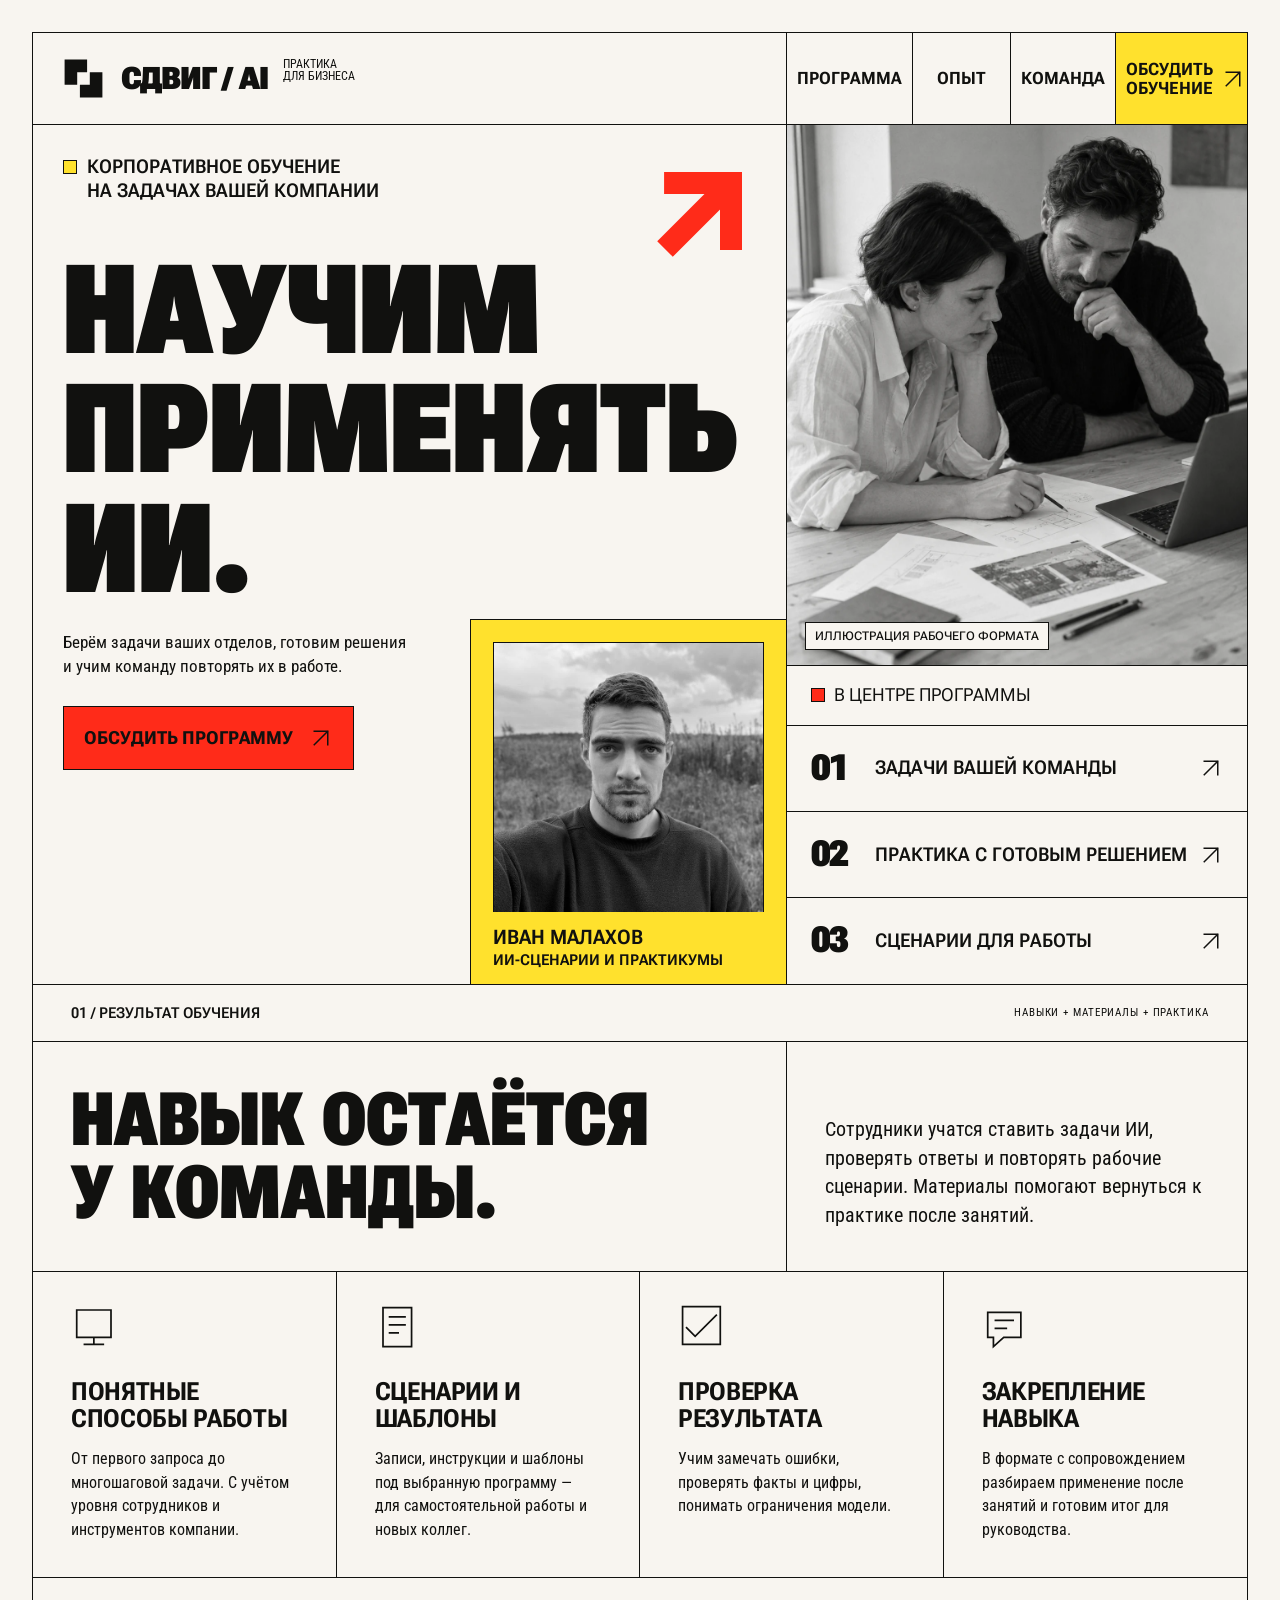
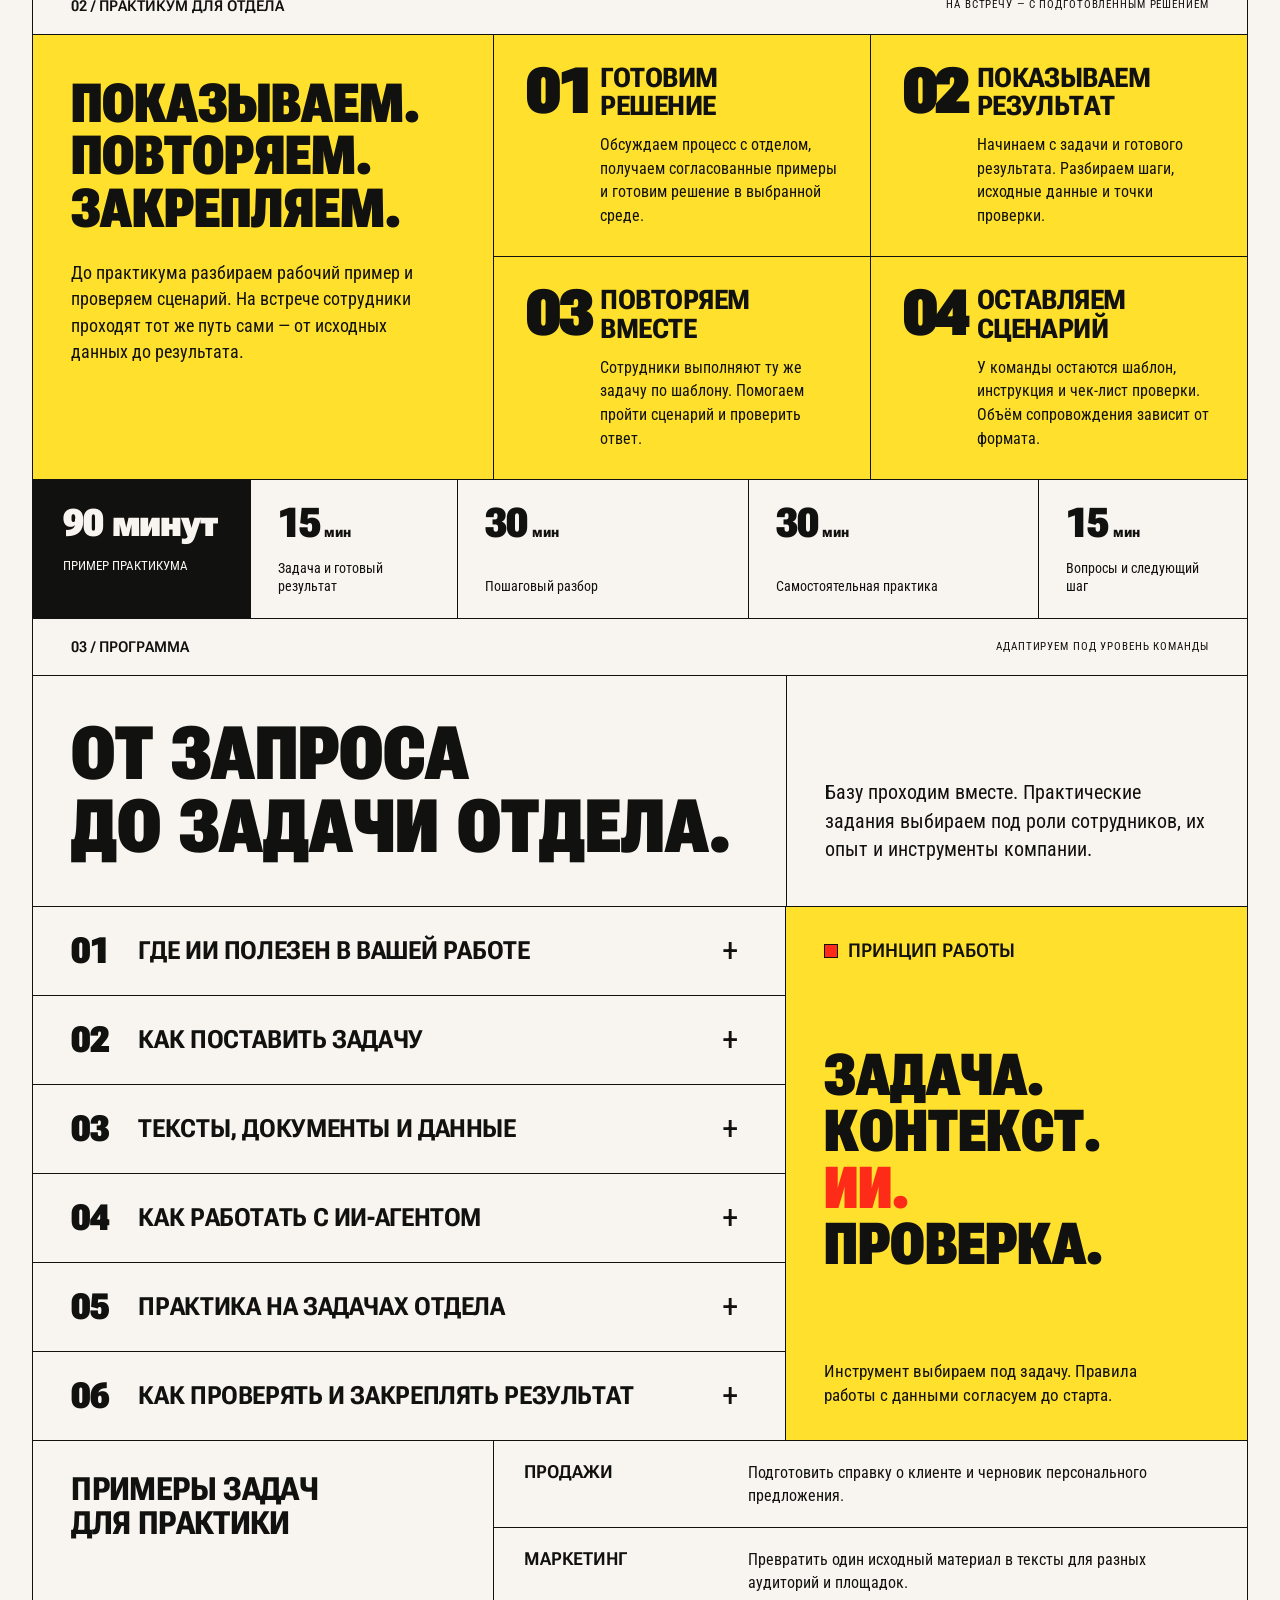
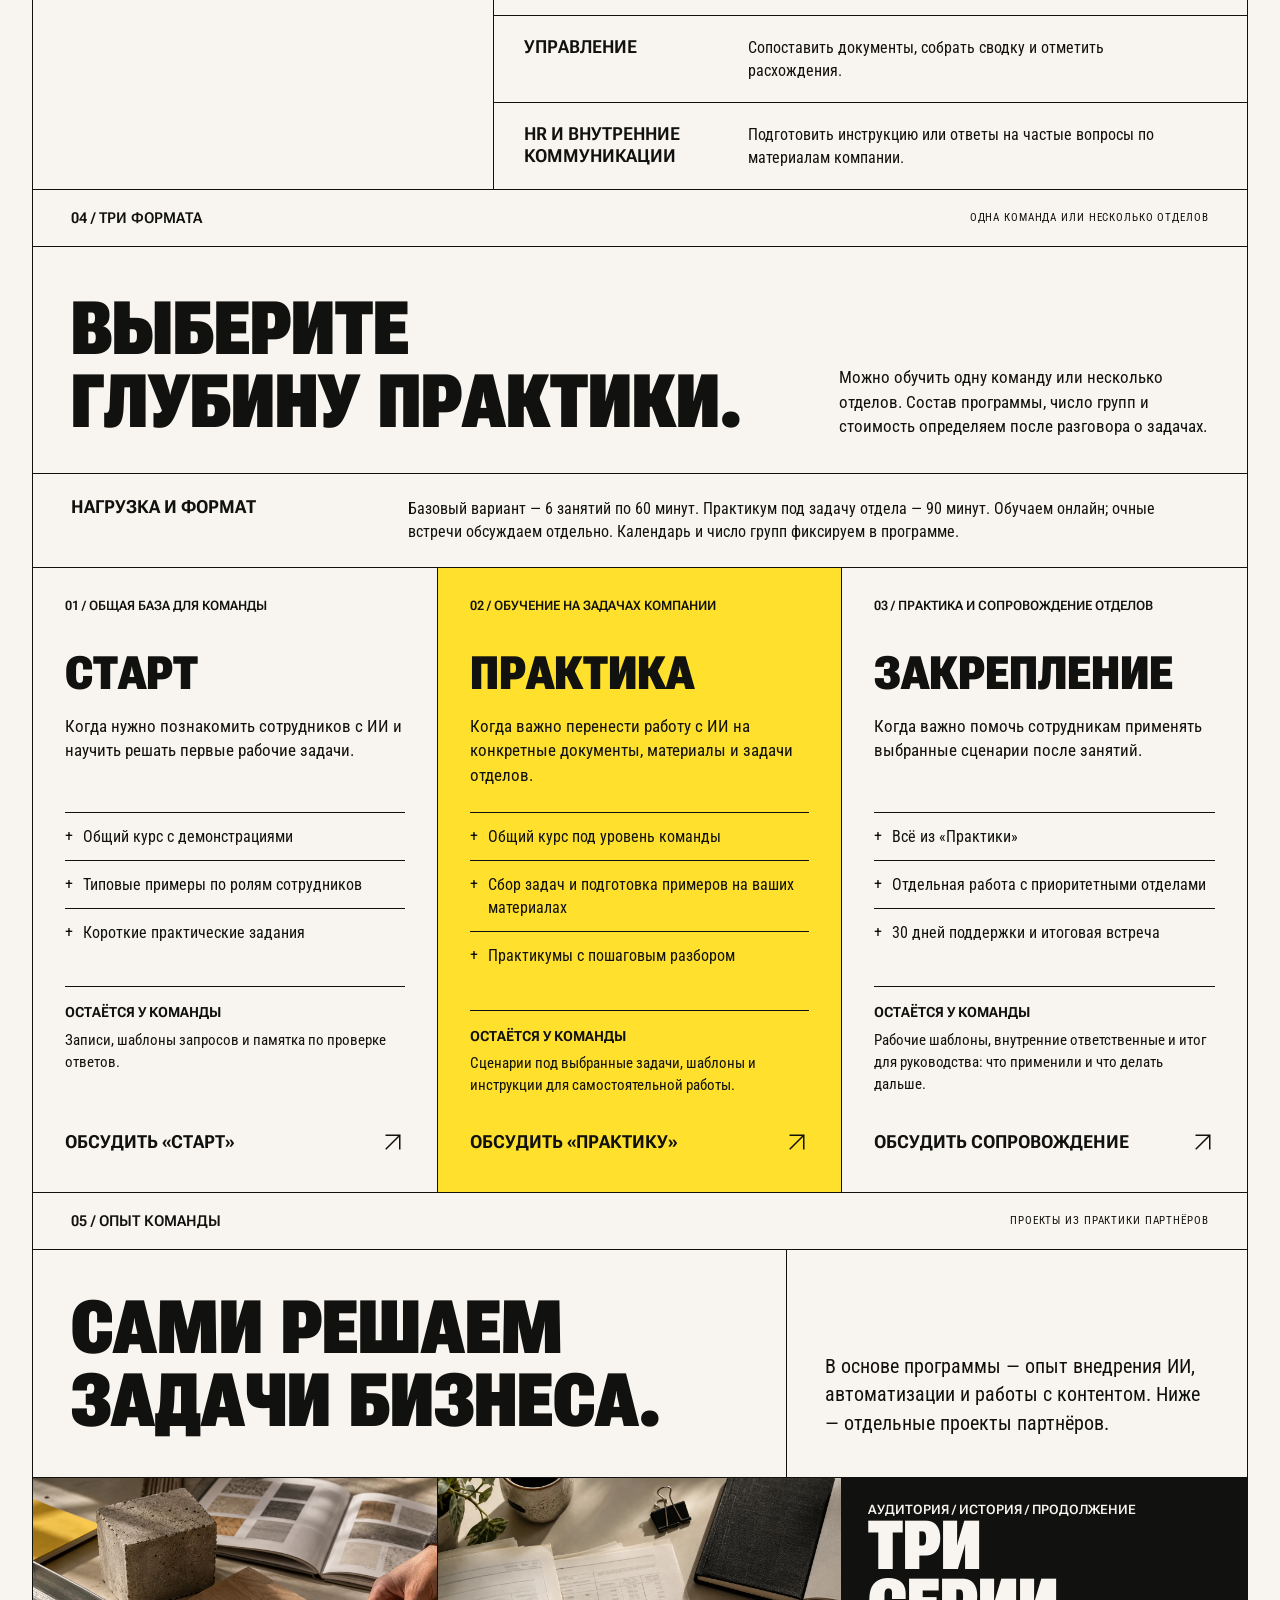
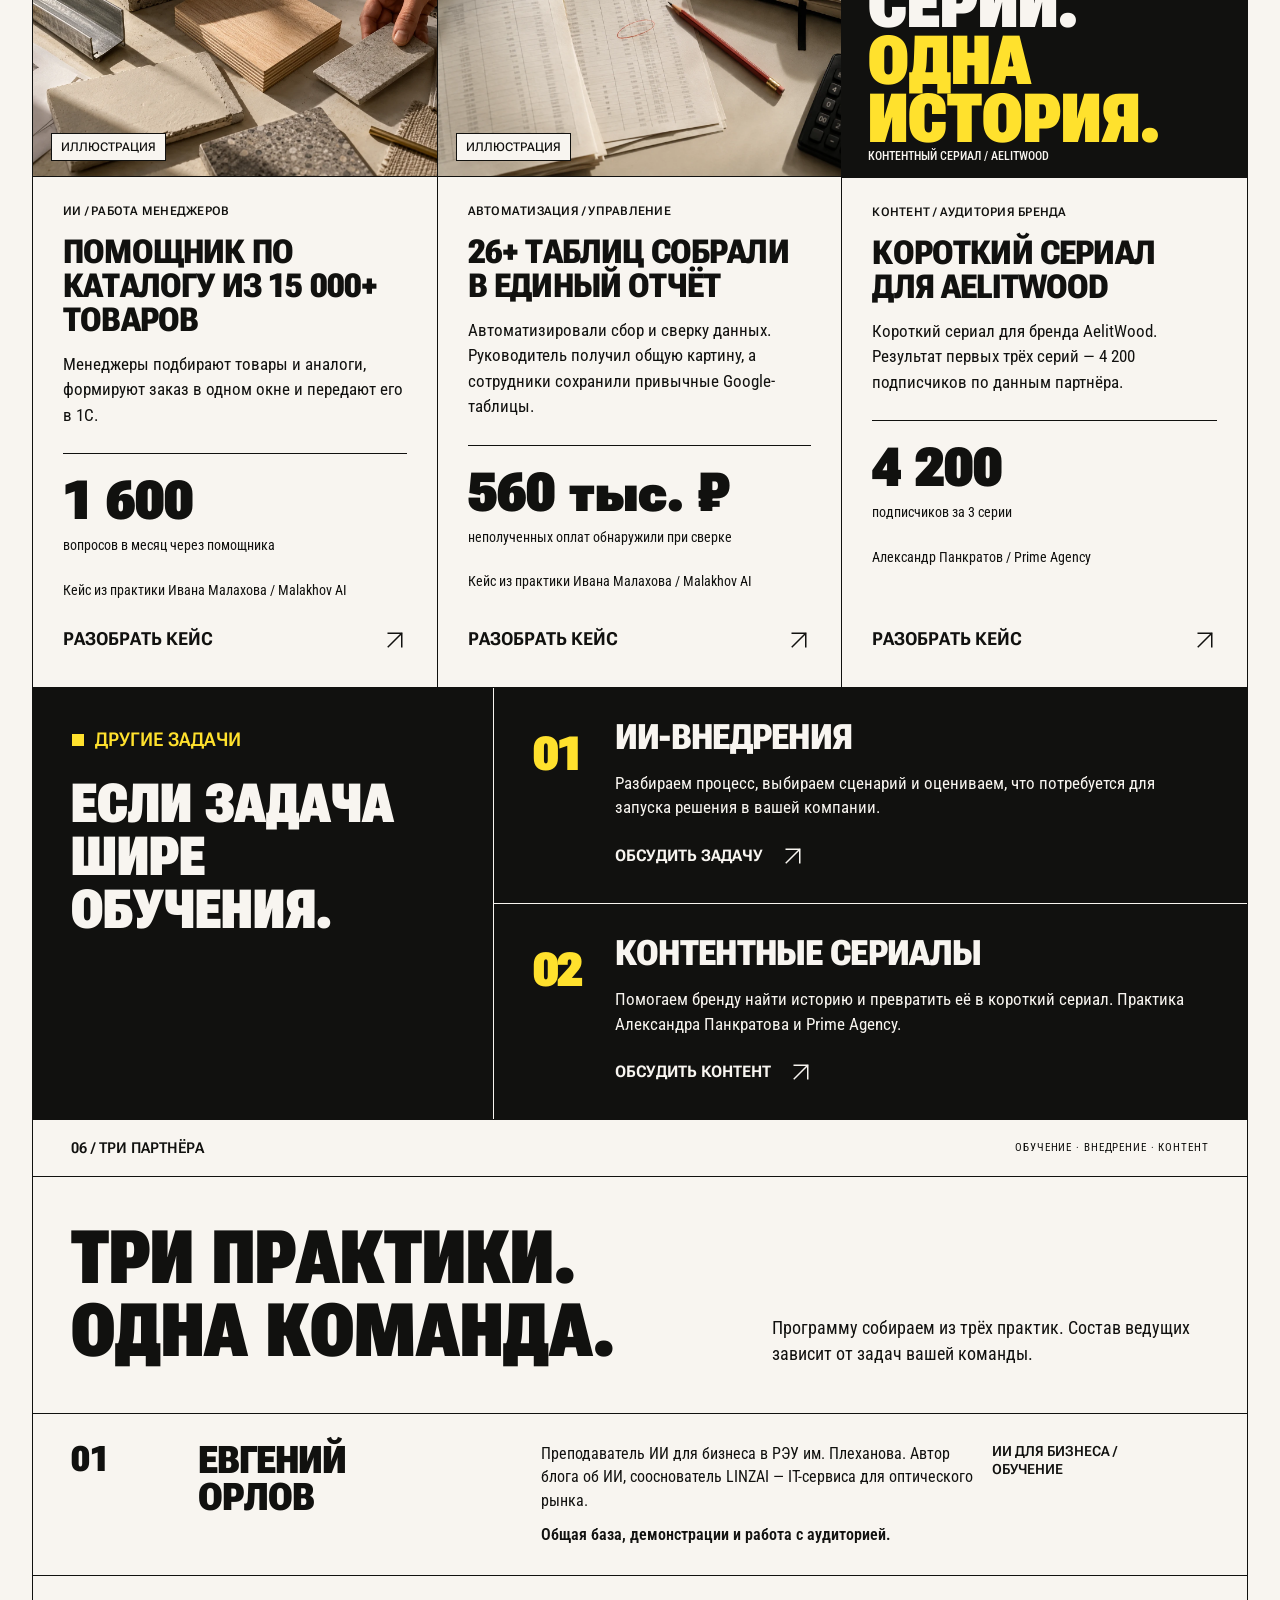
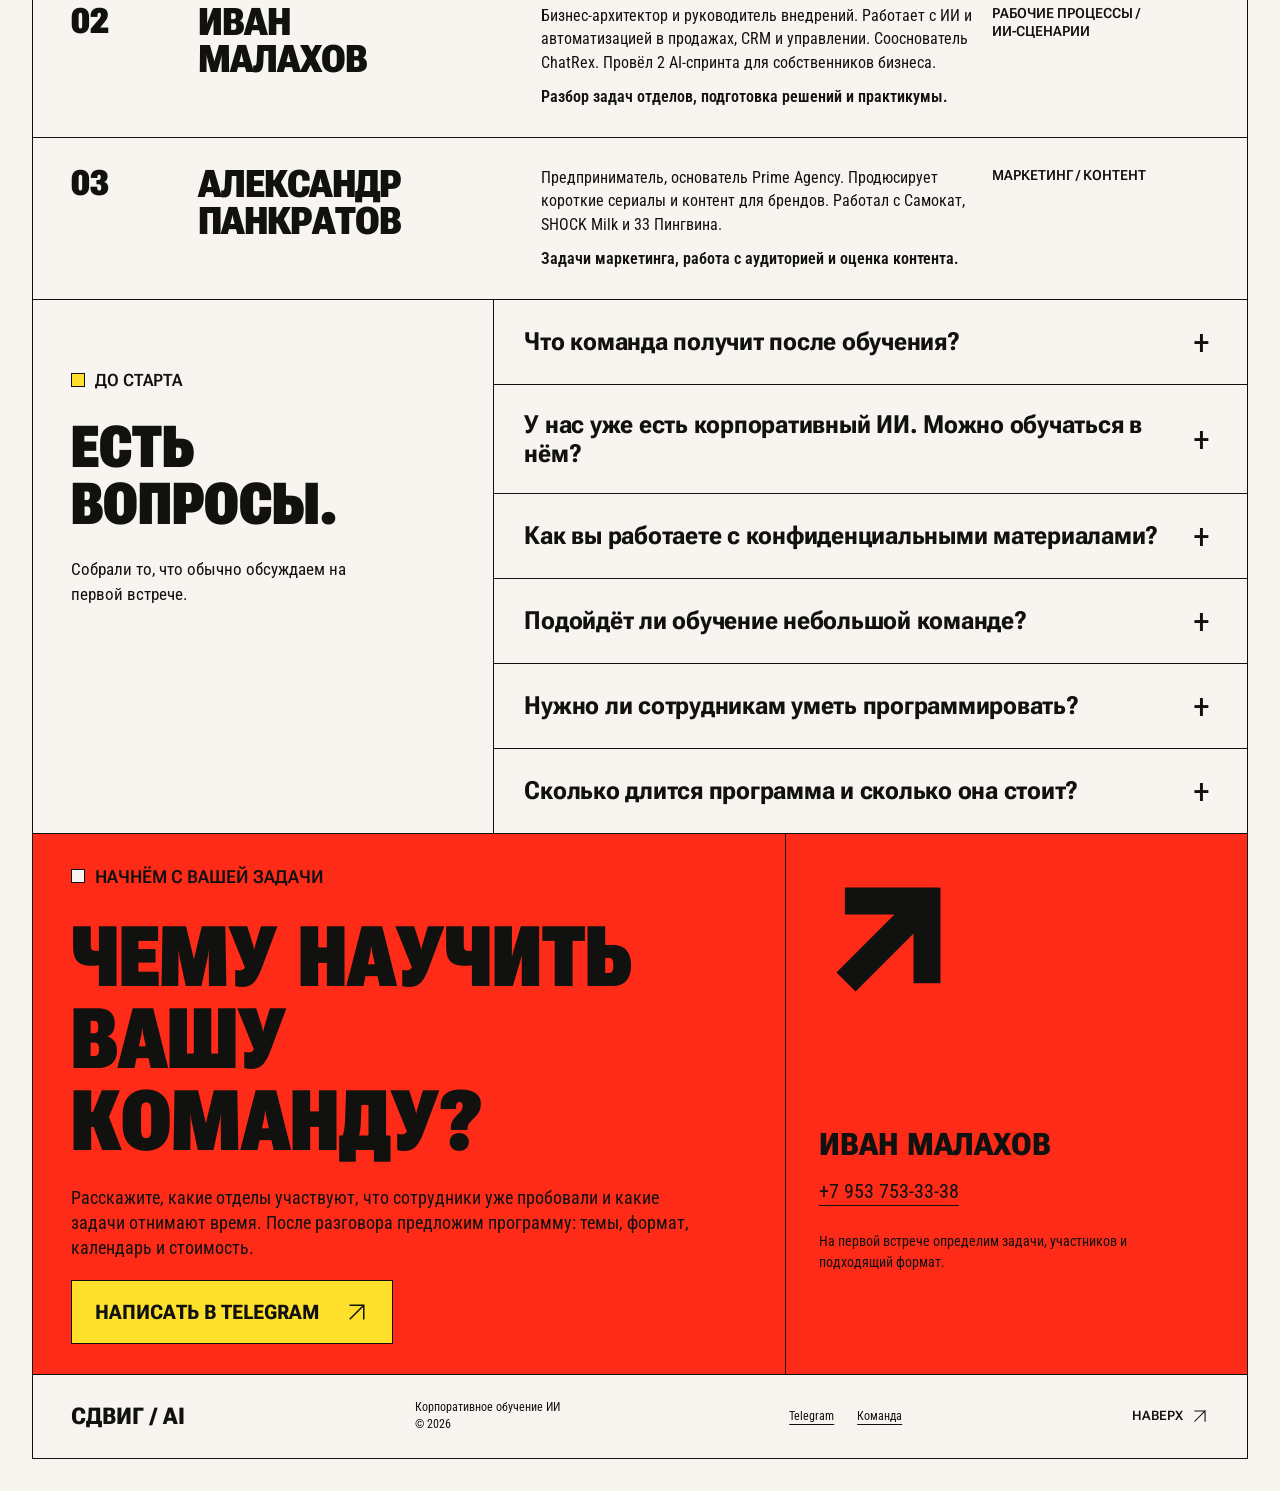
==== index.html @ 87fe843c "Publish SDVIG AI corporate training website" ====
<!doctype html>
<html lang="ru"><head><meta charset="utf-8"><meta name="viewport" content="width=device-width, initial-scale=1"><meta name="theme-color" content="#f8f5f0"><title>Корпоративное обучение ИИ — практика на задачах вашей команды — СДВИГ / AI</title><meta name="description" content="Обучаем сотрудников работать с ИИ на задачах компании. Подготовленные решения, практикумы для отделов, шаблоны и сопровождение. Иван Малахов, Евгений Орлов, Александр Панкратов."><meta property="og:type" content="website"><meta property="og:locale" content="ru_RU"><meta property="og:site_name" content="СДВИГ / AI"><meta property="og:title" content="Корпоративное обучение ИИ — практика на задачах вашей команды"><meta property="og:description" content="Обучаем сотрудников работать с ИИ на задачах компании. Подготовленные решения, практикумы для отделов, шаблоны и сопровождение. Иван Малахов, Евгений Орлов, Александр Панкратов."><meta property="og:image" content="https://cryptodopamine51.github.io/sdvig-ai/assets/workshop.webp"><meta property="og:url" content="https://cryptodopamine51.github.io/sdvig-ai/"><link rel="canonical" href="https://cryptodopamine51.github.io/sdvig-ai/"><meta name="twitter:card" content="summary_large_image"><link rel="icon" type="image/svg+xml" href="favicon.svg"><link rel="preload" href="assets/roboto-flex.woff2" as="font" type="font/woff2" crossorigin><link rel="stylesheet" href="styles.css?v=20261011-04"><script src="script.js?v=20261011-04" defer></script><noscript><style>@media(max-width:950px){.site-header{grid-template-columns:1fr}.menu-toggle{display:none}.site-nav{display:grid;position:static;border-top:var(--line)}}</style></noscript><script type="application/ld+json">{"@context": "https://schema.org", "@type": "Organization", "name": "СДВИГ / AI", "url": "https://cryptodopamine51.github.io/sdvig-ai/", "description": "Обучаем сотрудников работать с ИИ на задачах компании. Подготовленные решения, практикумы для отделов, шаблоны и сопровождение. Иван Малахов, Евгений Орлов, Александр Панкратов.", "sameAs": ["https://t.me/iddopamine"], "contactPoint": {"@type": "ContactPoint", "telephone": "+7-953-753-33-38", "contactType": "Обсуждение корпоративного обучения", "availableLanguage": "Russian"}}</script></head><body><a class="skip-link" href="#main">Перейти к содержанию</a><div class="site-shell"><header class="site-header" id="top"><a href="./" class="brand" aria-label="СДВИГ / AI — главная"><svg class="brand-mark" viewBox="0 0 50 50" aria-hidden="true"><path d="M4 4h25v14H18v14H4V4ZM46 46H21V32h11V18h14v28Z" fill="currentColor"/></svg><span>СДВИГ / AI</span><small>ПРАКТИКА<br>ДЛЯ БИЗНЕСА</small></a><button type="button" class="menu-toggle" aria-expanded="false" aria-controls="site-nav">Меню</button><nav class="site-nav" id="site-nav" aria-label="Основная навигация"><a href="#program">Программа</a><a href="#cases">Опыт</a><a href="#team">Команда</a><a href="#contact" class="nav-contact">Обсудить<br>обучение<svg class="arrow" viewBox="0 0 32 32" fill="none" aria-hidden="true"><path d="M7 25 25 7M7 7h18v18" stroke="currentColor" stroke-width="2" stroke-linecap="square"/></svg></a></nav></header><main id="main"><section class="hero" aria-labelledby="hero-title"><div class="hero-left"><p class="eyebrow hero-kicker">Корпоративное обучение<br>на задачах вашей компании</p><div class="hero-sign"><svg viewBox="0 0 120 120" fill="none" aria-hidden="true"><path d="m24 96 72-72M23 24h73v73" stroke="currentColor" stroke-width="24" stroke-linejoin="miter"/></svg></div><h1 class="hero-heading display" id="hero-title"><span>Научим</span><span>применять</span><span>ИИ.</span></h1><p class="hero-description">Берём задачи ваших отделов, готовим решения и учим команду повторять их в работе.</p><a class="button hero-button" href="#contact">Обсудить программу<svg class="arrow" viewBox="0 0 32 32" fill="none" aria-hidden="true"><path d="M7 25 25 7M7 7h18v18" stroke="currentColor" stroke-width="2" stroke-linecap="square"/></svg></a><figure class="hero-author"><img src="assets/ivan-portrait.webp" width="640" height="640" alt="Иван Малахов"><figcaption><strong>Иван Малахов</strong>ИИ-сценарии и практикумы</figcaption></figure></div><div class="hero-right"><figure class="hero-photo"><img src="assets/workshop.webp" alt="Двое коллег вместе разбирают рабочую задачу за ноутбуком" width="1024" height="1536" fetchpriority="high"><figcaption class="photo-caption">Иллюстрация рабочего формата</figcaption></figure><div class="hero-routes"><div class="route-heading">В центре программы</div><a href="#program"><span class="route-number">01</span><span>Задачи вашей команды</span><svg class="arrow" viewBox="0 0 32 32" fill="none" aria-hidden="true"><path d="M7 25 25 7M7 7h18v18" stroke="currentColor" stroke-width="2" stroke-linecap="square"/></svg></a><a href="#method"><span class="route-number">02</span><span>Практика с готовым решением</span><svg class="arrow" viewBox="0 0 32 32" fill="none" aria-hidden="true"><path d="M7 25 25 7M7 7h18v18" stroke="currentColor" stroke-width="2" stroke-linecap="square"/></svg></a><a href="#formats"><span class="route-number">03</span><span>Сценарии для работы</span><svg class="arrow" viewBox="0 0 32 32" fill="none" aria-hidden="true"><path d="M7 25 25 7M7 7h18v18" stroke="currentColor" stroke-width="2" stroke-linecap="square"/></svg></a></div></div></section><section class="section results" aria-labelledby="results-title"><div class="section-meta"><span>01 / Результат обучения</span><span>НАВЫКИ + МАТЕРИАЛЫ + ПРАКТИКА</span></div><div class="section-top"><div><h2 class="section-heading display" id="results-title">Навык остаётся<br>у команды.</h2></div><div><p class="section-lead">Сотрудники учатся ставить задачи ИИ, проверять ответы и повторять рабочие сценарии. Материалы помогают вернуться к практике после занятий.</p></div></div><div class="training-result"><article class="result-item"><svg class="result-icon" viewBox="0 0 42 42" fill="none" stroke="currentColor" stroke-width="1.5" aria-hidden="true"><path d="M5 7h30v24H5zM11 37h18M20 31v6"/></svg><h3>Понятные способы работы</h3><p>От первого запроса до многошаговой задачи. С учётом уровня сотрудников и инструментов компании.</p></article><article class="result-item"><svg class="result-icon" viewBox="0 0 42 42" fill="none" stroke="currentColor" stroke-width="1.5" aria-hidden="true"><path d="M7 5h25v34H7zM12 13h15M12 20h15M12 27h9"/></svg><h3>Сценарии и шаблоны</h3><p>Записи, инструкции и шаблоны под выбранную программу — для самостоятельной работы и новых коллег.</p></article><article class="result-item"><svg class="result-icon" viewBox="0 0 42 42" fill="none" stroke="currentColor" stroke-width="1.5" aria-hidden="true"><path d="m7 22 8 8L34 11M4 4h33v33H4z"/></svg><h3>Проверка результата</h3><p>Учим замечать ошибки, проверять факты и цифры, понимать ограничения модели.</p></article><article class="result-item"><svg class="result-icon" viewBox="0 0 42 42" fill="none" stroke="currentColor" stroke-width="1.5" aria-hidden="true"><path d="M5 9h29v22H19l-9 8v-8H5zM11 16h17M11 23h11"/></svg><h3>Закрепление навыка</h3><p>В формате с сопровождением разбираем применение после занятий и готовим итог для руководства.</p></article></div></section><section class="section method" id="method" aria-labelledby="method-title"><div class="section-meta"><span>02 / Практикум для отдела</span><span>НА ВСТРЕЧУ — С ПОДГОТОВЛЕННЫМ РЕШЕНИЕМ</span></div><div class="practical"><div class="practical-intro"><h2 class="section-heading display" id="method-title">Показываем.<br>Повторяем.<br>Закрепляем.</h2><p>До практикума разбираем рабочий пример и проверяем сценарий. На встрече сотрудники проходят тот же путь сами — от исходных данных до результата.</p></div><div class="practical-steps"><article class="step"><span class="step-number">01</span><div><h3>Готовим решение</h3><p>Обсуждаем процесс с отделом, получаем согласованные примеры и готовим решение в выбранной среде.</p></div></article><article class="step"><span class="step-number">02</span><div><h3>Показываем результат</h3><p>Начинаем с задачи и готового результата. Разбираем шаги, исходные данные и точки проверки.</p></div></article><article class="step"><span class="step-number">03</span><div><h3>Повторяем вместе</h3><p>Сотрудники выполняют ту же задачу по шаблону. Помогаем пройти сценарий и проверить ответ.</p></div></article><article class="step"><span class="step-number">04</span><div><h3>Оставляем сценарий</h3><p>У команды остаются шаблон, инструкция и чек-лист проверки. Объём сопровождения зависит от формата.</p></div></article></div></div><div class="session-timeline"><div class="session-caption"><strong>90 минут</strong><span>Пример практикума</span></div><div class="timeline-segment"><strong>15<span>мин</span></strong><span>Задача и готовый результат</span></div><div class="timeline-segment"><strong>30<span>мин</span></strong><span>Пошаговый разбор</span></div><div class="timeline-segment"><strong>30<span>мин</span></strong><span>Самостоятельная практика</span></div><div class="timeline-segment"><strong>15<span>мин</span></strong><span>Вопросы и следующий шаг</span></div></div></section><section class="section program" id="program" aria-labelledby="program-title"><div class="section-meta"><span>03 / Программа</span><span>АДАПТИРУЕМ ПОД УРОВЕНЬ КОМАНДЫ</span></div><div class="section-top"><div><h2 class="section-heading display" id="program-title">От запроса<br>до задачи отдела.</h2></div><div><p class="section-lead">Базу проходим вместе. Практические задания выбираем под роли сотрудников, их опыт и инструменты компании.</p></div></div><div class="program-layout"><div class="module-list"><details><summary><span class="module-number">01</span><span>Где ИИ полезен в вашей работе</span></summary><p>Возможности, ограничения и типичные ошибки. Разбираем, какие задачи можно ему поручить и где нужна проверка человеком.</p></details><details><summary><span class="module-number">02</span><span>Как поставить задачу</span></summary><p>Цель, контекст, исходные данные и формат ответа. Уточняем запрос и доводим черновик до рабочего результата.</p></details><details><summary><span class="module-number">03</span><span>Тексты, документы и данные</span></summary><p>Готовим материалы, сравниваем документы и извлекаем нужные сведения. Проверяем факты, цифры и полноту ответа.</p></details><details><summary><span class="module-number">04</span><span>Как работать с ИИ-агентом</span></summary><p>Разбираем многошаговые задачи, доступы и точки контроля. Пробуем сценарии, которые поддерживает согласованная учебная среда.</p></details><details><summary><span class="module-number">05</span><span>Практика на задачах отдела</span></summary><p>Проходим подготовленный сценарий, повторяем его по шаблону и обсуждаем, что потребуется для регулярной работы.</p></details><details><summary><span class="module-number">06</span><span>Как проверять и закреплять результат</span></summary><p>Фиксируем правила проверки, ограничения и следующий шаг. В программе с сопровождением возвращаемся к опыту применения.</p></details></div><div class="program-aside"><p class="eyebrow">Принцип работы</p><div class="program-flow display"><span>Задача.</span><span>Контекст.</span><span>ИИ.</span><span>Проверка.</span></div><p>Инструмент выбираем под задачу. Правила работы с данными согласуем до старта.</p></div></div><div class="task-table"><div class="task-title">Примеры задач<br>для практики</div><div class="task-rows"><div class="task-row"><strong>Продажи</strong><span>Подготовить справку о клиенте и черновик персонального предложения.</span></div><div class="task-row"><strong>Маркетинг</strong><span>Превратить один исходный материал в тексты для разных аудиторий и площадок.</span></div><div class="task-row"><strong>Управление</strong><span>Сопоставить документы, собрать сводку и отметить расхождения.</span></div><div class="task-row"><strong>HR и внутренние коммуникации</strong><span>Подготовить инструкцию или ответы на частые вопросы по материалам компании.</span></div></div></div></section><section class="section" id="formats" aria-labelledby="formats-title"><div class="section-meta"><span>04 / Три формата</span><span>ОДНА КОМАНДА ИЛИ НЕСКОЛЬКО ОТДЕЛОВ</span></div><div class="formats-heading"><h2 class="section-heading display" id="formats-title">Выберите<br>глубину практики.</h2><p>Можно обучить одну команду или несколько отделов. Состав программы, число групп и стоимость определяем после разговора о задачах.</p></div><div class="format-baseline"><span>Нагрузка и формат</span><p>Базовый вариант — 6 занятий по 60 минут. Практикум под задачу отдела — 90 минут. Обучаем онлайн; очные встречи обсуждаем отдельно. Календарь и число групп фиксируем в программе.</p></div><div class="formats"><article class="format"><div class="format-label"><span>01 / Общая база для команды</span></div><h3 class="display">Старт</h3><p>Когда нужно познакомить сотрудников с ИИ и научить решать первые рабочие задачи.</p><ul><li>Общий курс с демонстрациями</li><li>Типовые примеры по ролям сотрудников</li><li>Короткие практические задания</li></ul><div class="format-takeaway"><strong>Остаётся у команды</strong><p>Записи, шаблоны запросов и памятка по проверке ответов.</p></div><a class="text-link" href="https://t.me/iddopamine" target="_blank" rel="noopener noreferrer">Обсудить «Старт»<svg class="arrow" viewBox="0 0 32 32" fill="none" aria-hidden="true"><path d="M7 25 25 7M7 7h18v18" stroke="currentColor" stroke-width="2" stroke-linecap="square"/></svg></a></article><article class="format"><div class="format-label"><span>02 / Обучение на задачах компании</span></div><h3 class="display">Практика</h3><p>Когда важно перенести работу с ИИ на конкретные документы, материалы и задачи отделов.</p><ul><li>Общий курс под уровень команды</li><li>Сбор задач и подготовка примеров на ваших материалах</li><li>Практикумы с пошаговым разбором</li></ul><div class="format-takeaway"><strong>Остаётся у команды</strong><p>Сценарии под выбранные задачи, шаблоны и инструкции для самостоятельной работы.</p></div><a class="text-link" href="https://t.me/iddopamine" target="_blank" rel="noopener noreferrer">Обсудить «Практику»<svg class="arrow" viewBox="0 0 32 32" fill="none" aria-hidden="true"><path d="M7 25 25 7M7 7h18v18" stroke="currentColor" stroke-width="2" stroke-linecap="square"/></svg></a></article><article class="format"><div class="format-label"><span>03 / Практика и сопровождение отделов</span></div><h3 class="display">Закрепление</h3><p>Когда важно помочь сотрудникам применять выбранные сценарии после занятий.</p><ul><li>Всё из «Практики»</li><li>Отдельная работа с приоритетными отделами</li><li>30 дней поддержки и итоговая встреча</li></ul><div class="format-takeaway"><strong>Остаётся у команды</strong><p>Рабочие шаблоны, внутренние ответственные и итог для руководства: что применили и что делать дальше.</p></div><a class="text-link" href="https://t.me/iddopamine" target="_blank" rel="noopener noreferrer">Обсудить сопровождение<svg class="arrow" viewBox="0 0 32 32" fill="none" aria-hidden="true"><path d="M7 25 25 7M7 7h18v18" stroke="currentColor" stroke-width="2" stroke-linecap="square"/></svg></a></article></div></section><section class="section cases" id="cases" aria-labelledby="cases-title"><div class="section-meta"><span>05 / Опыт команды</span><span>ПРОЕКТЫ ИЗ ПРАКТИКИ ПАРТНЁРОВ</span></div><div class="section-top"><div><h2 class="section-heading display" id="cases-title">Сами решаем<br>задачи бизнеса.</h2></div><div><p class="section-lead">В основе программы — опыт внедрения ИИ, автоматизации и работы с контентом. Ниже — отдельные проекты партнёров.</p></div></div><div class="case-list"><article class="case-card"><a class="case-image" href="cases/knowledge/" aria-label="Подробнее: Помощник по каталогу из 15 000+ товаров"><img src="assets/knowledge-editorial.webp" width="1396" height="1024" loading="lazy" alt="Иллюстрация: рабочий стол с образцами строительных материалов и каталогом"><span class="photo-caption">Иллюстрация</span></a><div class="case-content"><span class="case-tag">ИИ / Работа менеджеров</span><h3><a href="cases/knowledge/">Помощник по каталогу из 15 000+ товаров</a></h3><p>Менеджеры подбирают товары и аналоги, формируют заказ в одном окне и передают его в 1С.</p><div class="case-fact"><strong>1 600</strong><span>вопросов в месяц через помощника</span></div><p class="case-attribution">Кейс из практики Ивана Малахова / Malakhov AI</p><a class="text-link" href="cases/knowledge/">Разобрать кейс<svg class="arrow" viewBox="0 0 32 32" fill="none" aria-hidden="true"><path d="M7 25 25 7M7 7h18v18" stroke="currentColor" stroke-width="2" stroke-linecap="square"/></svg></a></div></article><article class="case-card"><a class="case-image" href="cases/revenue-control/" aria-label="Подробнее: 26+ таблиц собрали в единый отчёт"><img src="assets/revenue-editorial.webp" width="1396" height="1024" loading="lazy" alt="Иллюстрация: документы и таблицы для сверки данных на рабочем столе"><span class="photo-caption">Иллюстрация</span></a><div class="case-content"><span class="case-tag">Автоматизация / Управление</span><h3><a href="cases/revenue-control/">26+ таблиц собрали в единый отчёт</a></h3><p>Автоматизировали сбор и сверку данных. Руководитель получил общую картину, а сотрудники сохранили привычные Google-таблицы.</p><div class="case-fact"><strong>560 тыс. ₽</strong><span>неполученных оплат обнаружили при сверке</span></div><p class="case-attribution">Кейс из практики Ивана Малахова / Malakhov AI</p><a class="text-link" href="cases/revenue-control/">Разобрать кейс<svg class="arrow" viewBox="0 0 32 32" fill="none" aria-hidden="true"><path d="M7 25 25 7M7 7h18v18" stroke="currentColor" stroke-width="2" stroke-linecap="square"/></svg></a></div></article><article class="case-card"><a class="case-image" href="cases/aelitwood/" aria-label="Подробнее: Короткий сериал для AelitWood"><div class="content-art" aria-label="Типографическая иллюстрация сериального контента"><span class="art-label">Аудитория / История / Продолжение</span><span class="art-title display">ТРИ<br>СЕРИИ.<br><em>ОДНА<br>ИСТОРИЯ.</em></span><span class="art-footer">КОНТЕНТНЫЙ СЕРИАЛ / AELITWOOD</span></div></a><div class="case-content"><span class="case-tag">Контент / Аудитория бренда</span><h3><a href="cases/aelitwood/">Короткий сериал для AelitWood</a></h3><p>Короткий сериал для бренда AelitWood. Результат первых трёх серий — 4 200 подписчиков по данным партнёра.</p><div class="case-fact"><strong>4 200</strong><span>подписчиков за 3 серии</span></div><p class="case-attribution">Александр Панкратов / Prime Agency</p><a class="text-link" href="cases/aelitwood/">Разобрать кейс<svg class="arrow" viewBox="0 0 32 32" fill="none" aria-hidden="true"><path d="M7 25 25 7M7 7h18v18" stroke="currentColor" stroke-width="2" stroke-linecap="square"/></svg></a></div></article></div></section><section class="section secondary" aria-labelledby="secondary-title"><div class="secondary-title"><p class="eyebrow">Другие задачи</p><h2 class="section-heading display" id="secondary-title">Если задача<br>шире обучения.</h2></div><div class="secondary-items"><article><span class="route-number">01</span><div><h3>ИИ-внедрения</h3><p>Разбираем процесс, выбираем сценарий и оцениваем, что потребуется для запуска решения в вашей компании.</p><a class="text-link" href="https://t.me/iddopamine" target="_blank" rel="noopener noreferrer">Обсудить задачу<svg class="arrow" viewBox="0 0 32 32" fill="none" aria-hidden="true"><path d="M7 25 25 7M7 7h18v18" stroke="currentColor" stroke-width="2" stroke-linecap="square"/></svg></a></div></article><article><span class="route-number">02</span><div><h3>Контентные сериалы</h3><p>Помогаем бренду найти историю и превратить её в короткий сериал. Практика Александра Панкратова и Prime Agency.</p><a class="text-link" href="https://t.me/iddopamine" target="_blank" rel="noopener noreferrer">Обсудить контент<svg class="arrow" viewBox="0 0 32 32" fill="none" aria-hidden="true"><path d="M7 25 25 7M7 7h18v18" stroke="currentColor" stroke-width="2" stroke-linecap="square"/></svg></a></div></article></div></section><section class="section team" id="team" aria-labelledby="team-title"><div class="section-meta"><span>06 / Три партнёра</span><span>ОБУЧЕНИЕ · ВНЕДРЕНИЕ · КОНТЕНТ</span></div><div class="team-heading"><h2 class="section-heading display" id="team-title">Три практики.<br>Одна команда.</h2><p>Программу собираем из трёх практик. Состав ведущих зависит от задач вашей команды.</p></div><div class="team-list"><article class="team-member"><span class="team-number">01</span><h3>Евгений<br>Орлов</h3><p>Преподаватель ИИ для бизнеса в РЭУ им. Плеханова. Автор блога об ИИ, сооснователь LINZAI — IT-сервиса для оптического рынка.<span class="team-contribution">Общая база, демонстрации и работа с аудиторией.</span></p><span class="team-role">ИИ для бизнеса / Обучение</span></article><article class="team-member"><span class="team-number">02</span><h3>Иван<br>Малахов</h3><p>Бизнес-архитектор и руководитель внедрений. Работает с ИИ и автоматизацией в продажах, CRM и управлении. Сооснователь ChatRex. Провёл 2 AI-спринта для собственников бизнеса.<span class="team-contribution">Разбор задач отделов, подготовка решений и практикумы.</span></p><span class="team-role">Рабочие процессы / ИИ-сценарии</span></article><article class="team-member"><span class="team-number">03</span><h3>Александр<br>Панкратов</h3><p>Предприниматель, основатель Prime Agency. Продюсирует короткие сериалы и контент для брендов. Работал с Самокат, SHOCK Milk и 33 Пингвина.<span class="team-contribution">Задачи маркетинга, работа с аудиторией и оценка контента.</span></p><span class="team-role">Маркетинг / Контент</span></article></div></section><section class="section faq-section" id="faq" aria-labelledby="faq-title"><div class="faq-intro"><p class="eyebrow">До старта</p><h2 class="section-heading display" id="faq-title">Есть<br>вопросы.</h2><p>Собрали то, что обычно обсуждаем на первой встрече.</p></div><div class="faq-list"><details><summary>Что команда получит после обучения?</summary><p>Сотрудники потренируются ставить задачи ИИ, проверять ответы и повторять рабочие сценарии. У команды останутся записи, шаблоны и инструкции по выбранной программе. В формате с сопровождением разберём применение после занятий и подготовим итог для руководства.</p></details><details><summary>У нас уже есть корпоративный ИИ. Можно обучаться в нём?</summary><p>Да, если среда подходит выбранным учебным задачам. До старта уточняем с вашей IT-командой инструменты, версии, доступы и ограничения. Если рабочую среду использовать нельзя, согласуем демонстрационный вариант. Интеграции с системами компании оцениваются отдельно.</p></details><details><summary>Как вы работаете с конфиденциальными материалами?</summary><p>Заранее согласуем, какие данные разрешены для обучения и где их можно обрабатывать. При необходимости используем обезличенные или учебные примеры. Доступы, перечень сервисов и работу с корпоративными материалами определяем вместе с вашей ответственной командой.</p></details><details><summary>Подойдёт ли обучение небольшой команде?</summary><p>Да. Можно начать с одного отдела или команды примерно из 15 человек. Состав участников, число групп и глубину практики подбираем под задачи — программа не привязана к обучению сотен сотрудников.</p></details><details><summary>Нужно ли сотрудникам уметь программировать?</summary><p>Для базовой программы — нет. Начинаем с понятных рабочих задач и доступных интерфейсов. Технические сценарии и работу с агентами включаем с учётом подготовки участников и возможностей вашей среды.</p></details><details><summary>Сколько длится программа и сколько она стоит?</summary><p>Это зависит от числа отделов, подготовки материалов и глубины практики. На первой встрече определяем задачи и состав участников, после неё предлагаем программу, сроки и стоимость. Можно выбрать общий курс, практикумы под задачи или обучение с сопровождением.</p></details></div></section><section class="contact section" id="contact" aria-labelledby="contact-title"><div class="contact-main"><p class="eyebrow">Начнём с вашей задачи</p><h2 class="section-heading display" id="contact-title">Чему научить<br>вашу<br>команду?</h2><p>Расскажите, какие отделы участвуют, что сотрудники уже пробовали и какие задачи отнимают время. После разговора предложим программу: темы, формат, календарь и стоимость.</p><a class="button yellow" href="https://t.me/iddopamine" target="_blank" rel="noopener noreferrer">Написать в Telegram<svg class="arrow" viewBox="0 0 32 32" fill="none" aria-hidden="true"><path d="M7 25 25 7M7 7h18v18" stroke="currentColor" stroke-width="2" stroke-linecap="square"/></svg></a></div><div class="contact-aside"><div class="contact-sign"><svg viewBox="0 0 120 120" fill="none" aria-hidden="true"><path d="m24 96 72-72M23 24h73v73" stroke="currentColor" stroke-width="24" stroke-linejoin="miter"/></svg></div><div><p class="contact-person">Иван Малахов</p><a class="contact-phone" href="tel:+79537533338">+7 953 753-33-38</a><p class="contact-note">На первой встрече определим задачи, участников и подходящий формат.</p></div></div></section></main><footer class="site-footer"><a class="footer-brand" href="./">СДВИГ / AI</a><span>Корпоративное обучение ИИ<br>© 2026</span><div class="footer-links"><a href="https://t.me/iddopamine" target="_blank" rel="noopener noreferrer">Telegram</a><a href="index.html#team" data-local="true">Команда</a></div><a href="#top" class="back-to-top">Наверх<svg class="arrow" viewBox="0 0 32 32" fill="none" aria-hidden="true"><path d="M7 25 25 7M7 7h18v18" stroke="currentColor" stroke-width="2" stroke-linecap="square"/></svg></a></footer></div></body></html>
---- styles.css ----
@font-face{font-family:Roboto Flex;src:url('assets/roboto-flex.woff2') format('woff2');font-weight:100 1000;font-stretch:25% 151%;font-display:swap}
@font-face{font-family:Roboto Condensed;src:url('assets/roboto-condensed.woff2') format('woff2');font-weight:100 900;font-display:swap}
:root{--paper:#f8f5f0;--ink:#11110f;--yellow:#ffe12d;--red:#ff2b19;--line:1px solid var(--ink);--body:'Roboto Condensed',Arial,sans-serif;--display:'Roboto Flex','Roboto Condensed','Arial Narrow',Arial,sans-serif;--gutter:clamp(22px,3vw,52px)}
*{box-sizing:border-box}html{scroll-behavior:smooth;scroll-padding-top:26px}body{margin:0;background:var(--paper);color:var(--ink);font:400 18px/1.48 var(--body);-webkit-font-smoothing:antialiased}button,input,textarea{font:inherit;color:inherit}a{color:inherit;text-decoration:none}button,a{-webkit-tap-highlight-color:transparent}button{cursor:pointer}img,svg{display:block;max-width:100%}img{height:auto}::selection{background:var(--yellow);color:var(--ink)}:focus-visible{outline:3px solid var(--red);outline-offset:5px}.skip-link{position:absolute;z-index:100;top:8px;left:8px;padding:14px 20px;background:var(--yellow);transform:translateY(-180%)}.skip-link:focus{transform:none}.site-shell{width:calc(100% - 64px);max-width:1720px;margin:32px auto;border:var(--line)}.display{font-family:var(--display);font-weight:950;font-variation-settings:'wght' 950,'wdth' 65,'opsz' 144;letter-spacing:-.035em;line-height:.93;text-transform:uppercase}.site-header{display:grid;grid-template-columns:62% 38%;min-height:92px;border-bottom:var(--line)}.brand{display:flex;align-items:center;gap:15px;padding:20px 28px;font-family:var(--display);font-size:31px;line-height:1;font-weight:1000;font-variation-settings:'wght' 1000,'wdth' 77;letter-spacing:-.035em}.brand-mark{width:45px;height:45px;flex:0 0 45px}.brand small{font:400 12px/1 var(--body);letter-spacing:0;align-self:flex-start;margin-top:5px}.site-nav{display:grid;grid-template-columns:1fr 1fr 1fr 1.35fr}.site-nav a{display:flex;align-items:center;justify-content:center;padding:20px 10px;border-left:var(--line);font-family:var(--display);font-size:17px;font-weight:700;font-variation-settings:'wdth' 74,'wght' 700;text-transform:uppercase;line-height:1.1}.site-nav a:hover{background:var(--ink);color:var(--paper)}.site-nav .nav-contact{background:var(--yellow);justify-content:space-between;gap:8px}.site-nav .nav-contact:hover{background:var(--red);color:var(--ink)}.arrow{width:24px;height:24px;flex:0 0 auto}.menu-toggle{display:none;border:0;border-left:var(--line);background:var(--yellow);font-family:var(--display);font-weight:700;font-size:20px;text-transform:uppercase}.hero{display:grid;grid-template-columns:62% 38%;border-bottom:var(--line)}.hero-left{position:relative;padding:30px 30px 36px;overflow:hidden;min-height:838px}.eyebrow{font-family:var(--display);font-size:19px;line-height:1.26;font-weight:600;font-variation-settings:'wdth' 77,'wght' 600;text-transform:uppercase;display:flex;gap:10px;align-items:flex-start;margin:0}.eyebrow:before{content:'';width:12px;height:12px;flex:0 0 12px;background:var(--yellow);border:var(--line);margin-top:5px}.hero-kicker{max-width:335px}.hero-sign{position:absolute;top:36px;right:33px;width:110px;height:110px;color:var(--red)}.hero-heading{font-size:clamp(97px,10.25vw,178px);margin:48px 0 21px;line-height:.91}.hero-heading span{display:block;white-space:nowrap}.hero-description{position:relative;z-index:1;font-size:17px;line-height:1.42;width:50%;max-width:360px;margin:0 0 28px}.button{display:inline-flex;align-items:center;justify-content:space-between;gap:26px;border:var(--line);background:var(--red);padding:19px 23px;font-family:var(--display);font-weight:750;font-variation-settings:'wdth' 77,'wght' 750;font-size:20px;line-height:1.15;text-transform:uppercase;min-height:62px;transition:background .16s,color .16s}.button:hover{background:var(--ink);color:var(--paper)}.button.yellow{background:var(--yellow)}.button.yellow:hover{background:var(--paper);color:var(--ink)}.button.paper{background:var(--paper)}.hero-button{position:relative;z-index:2;max-width:50%;font-size:18px;gap:16px;padding:19px 20px}.hero-author{position:absolute;bottom:0;right:0;width:42%;padding:22px 22px 0;background:var(--yellow);border-left:var(--line);border-top:var(--line)}.hero-author img{width:100%;height:270px;object-fit:cover;object-position:center 34%;filter:grayscale(1);border:var(--line);border-bottom:0;background:#fff}.hero-author figcaption{padding:14px 0;font-family:var(--display);font-size:15px;font-weight:650;line-height:1.18;font-variation-settings:'wdth' 78,'wght' 650;text-transform:uppercase}.hero-author figcaption strong{display:block;font-size:20px;margin-bottom:3px}.hero-author{margin:0}.hero-right{border-left:var(--line);display:flex;flex-direction:column}.hero-photo{margin:0;position:relative;flex:1;min-height:540px;overflow:hidden}.hero-photo img{width:100%;height:100%;position:absolute;inset:0;object-fit:cover;object-position:50% 50%}.photo-caption{position:absolute;left:18px;bottom:15px;background:var(--paper);padding:6px 9px;border:var(--line);font-family:var(--display);font-size:12px;font-weight:500;line-height:1.2;text-transform:uppercase}.route-heading{padding:19px 24px;border-top:var(--line);border-bottom:var(--line);font-family:var(--display);font-size:18px;line-height:1.15;text-transform:uppercase;display:flex;gap:9px;align-items:center}.route-heading:before{content:'';width:12px;height:12px;background:var(--red);border:var(--line)}.hero-routes a{display:grid;grid-template-columns:52px 1fr 24px;align-items:center;gap:12px;padding:22px 24px;min-height:83px;border-bottom:var(--line);font-family:var(--display);font-size:19px;line-height:1.15;font-weight:600;font-variation-settings:'wdth' 77,'wght' 600;text-transform:uppercase}.hero-routes a:last-child{border-bottom:0}.route-number{font-family:var(--display);font-size:36px;font-weight:900;font-variation-settings:'wdth' 72,'wght' 900;letter-spacing:-.04em}.hero-routes a:hover{background:var(--yellow)}.section{border-bottom:var(--line)}.section-meta{display:flex;justify-content:space-between;align-items:center;padding:19px var(--gutter);border-bottom:var(--line);font:600 15px/1.2 var(--display);font-variation-settings:'wdth' 78,'wght' 600;text-transform:uppercase;gap:16px}.section-meta span:last-child{font:400 11px/1.3 var(--body);letter-spacing:.08em}.section-heading{font-size:clamp(54px,7vw,102px);margin:0}.section-lead{margin:0;font-size:20px;line-height:1.43;max-width:530px}.section-top{display:grid;grid-template-columns:62% 38%;border-bottom:var(--line)}.section-top>div{padding:42px var(--gutter)}.section-top>div+div{border-left:var(--line);display:flex;align-items:flex-end}.training-result{display:grid;grid-template-columns:repeat(4,1fr)}.result-item{padding:30px var(--gutter) 35px;min-height:258px;border-right:var(--line)}.result-item:last-child{border-right:0}.result-icon{width:48px;height:48px;margin-bottom:29px}.result-item h3{font:700 25px/1.07 var(--display);font-variation-settings:'wdth' 75,'wght' 700;text-transform:uppercase;margin:0 0 14px;letter-spacing:-.018em}.result-item p{font-size:16px;line-height:1.48;margin:0}.practical{display:grid;grid-template-columns:38% 62%;background:var(--yellow)}.practical-intro{padding:43px var(--gutter);border-right:var(--line)}.practical-intro .section-heading{font-size:clamp(44px,4.6vw,68px)}.practical-intro p{font-size:18px;margin:24px 0 0;max-width:360px}.practical-steps{display:grid;grid-template-columns:1fr 1fr}.step{padding:29px 32px;display:grid;grid-template-columns:58px 1fr;gap:16px}.step:nth-child(odd){border-right:var(--line)}.step:nth-child(-n+2){border-bottom:var(--line)}.step-number{font:900 64px/.88 var(--display);font-variation-settings:'wdth' 70,'wght' 900;letter-spacing:-.04em}.step h3{font:750 27px/1.05 var(--display);font-variation-settings:'wdth' 75,'wght' 750;text-transform:uppercase;letter-spacing:-.02em;margin:0 0 13px}.step p{font-size:16px;line-height:1.47;margin:0}.formats-heading{padding:46px var(--gutter) 34px;display:flex;justify-content:space-between;align-items:flex-end;gap:32px}.formats-heading .section-heading{font-size:clamp(55px,6.3vw,92px)}.formats-heading p{font-size:17px;line-height:1.45;max-width:370px;margin:0}.formats{display:grid;grid-template-columns:repeat(3,1fr);border-top:var(--line)}.format{display:flex;flex-direction:column;border-right:var(--line);padding:30px 32px 34px}.format:last-child{border:0}.format-label{display:flex;justify-content:space-between;font:600 13px/1.25 var(--display);font-variation-settings:'wdth' 78,'wght' 600;text-transform:uppercase;margin-bottom:36px}.format h3{font-size:54px;margin:0 0 18px}.format p{font-size:17px;line-height:1.45;margin:0 0 24px;min-height:74px}.format ul{margin:0 0 30px;padding:0;list-style:none}.format li{font-size:15px;line-height:1.4;border-top:var(--line);padding:12px 0 12px 18px;position:relative}.format li:before{content:'+';position:absolute;left:0;top:11px}.format .text-link{margin-top:auto}.format:nth-child(2){background:var(--yellow)}.text-link{display:inline-flex;align-items:center;justify-content:space-between;gap:18px;min-height:32px;font-family:var(--display);font-size:18px;font-weight:700;font-variation-settings:'wdth' 76,'wght' 700;text-transform:uppercase;line-height:1.15}.text-link:hover{text-decoration:underline;text-underline-offset:5px}.cases .section-top>div{padding-bottom:40px}.case-list{display:grid;grid-template-columns:repeat(3,1fr)}.case-card{border-right:var(--line);display:flex;flex-direction:column;min-width:0}.case-card:last-child{border-right:0}.case-image{aspect-ratio:1.35;overflow:hidden;background:#e8e3dc;border-bottom:var(--line);display:block;position:relative}.case-image img{width:100%;height:100%;object-fit:cover;transition:transform .4s}.case-card:hover .case-image img{transform:scale(1.025)}.case-content{padding:27px 30px 31px;flex:1;display:flex;flex-direction:column}.case-tag{font:600 12px/1.3 var(--display);font-variation-settings:'wdth' 78,'wght' 600;letter-spacing:.02em;text-transform:uppercase;margin:0 0 15px}.case-card h3{font:800 33px/1.03 var(--display);font-variation-settings:'wdth' 74,'wght' 800;letter-spacing:-.025em;text-transform:uppercase;margin:0 0 15px}.case-card p{font-size:16px;line-height:1.45;margin:0 0 25px}.case-fact{padding-top:20px;border-top:var(--line);display:flex;align-items:baseline;gap:9px;margin-bottom:25px}.case-fact strong{font:900 54px/1 var(--display);font-variation-settings:'wdth' 70,'wght' 900;letter-spacing:-.04em}.case-fact span{font-size:12px;line-height:1.35;max-width:140px}.case-content .text-link{margin-top:auto}.content-art{background:var(--ink);color:var(--paper);height:100%;padding:24px 26px;display:flex;flex-direction:column;justify-content:space-between;position:relative;overflow:hidden}.content-art:after{content:'';position:absolute;right:-25px;bottom:-60px;width:180px;height:180px;border:35px solid var(--yellow);transform:rotate(-19deg)}.content-art .art-label{font:600 13px/1.2 var(--display);text-transform:uppercase;position:relative;z-index:1}.content-art .art-title{font-size:clamp(49px,5.3vw,80px);line-height:.85;max-width:260px;position:relative;z-index:1}.content-art .art-title em{font-style:normal;color:var(--yellow)}.content-art .art-footer{font:500 12px/1.2 var(--body);position:relative;z-index:1}.content-track{background:var(--ink);color:var(--paper);display:grid;grid-template-columns:62% 38%}.content-track>div{padding:45px var(--gutter)}.content-track>div+div{border-left:1px solid var(--paper);display:flex;flex-direction:column;justify-content:space-between;gap:25px}.content-track .eyebrow{color:var(--yellow);margin-bottom:22px}.content-track .section-heading{font-size:clamp(48px,6.1vw,91px)}.content-track p{font-size:18px;margin:0;max-width:430px}.content-track .button{align-self:flex-start}.team-heading{padding:45px var(--gutter);display:grid;grid-template-columns:minmax(0,1.55fr) minmax(0,1fr);gap:24px}.team-heading .section-heading{font-size:clamp(54px,6.8vw,100px)}.team-heading p{font-size:18px;line-height:1.47;margin:0;align-self:end}.team-list{border-top:var(--line)}.team-member{display:grid;grid-template-columns:minmax(0,1fr) minmax(0,3fr) minmax(0,4fr) minmax(0,2fr);align-items:start;border-bottom:var(--line);padding:28px var(--gutter);gap:18px}.team-member:last-child{border-bottom:0}.team-number{font:850 35px/1 var(--display);font-variation-settings:'wdth' 73,'wght' 850}.team-member h3{font:850 38px/.98 var(--display);font-variation-settings:'wdth' 74,'wght' 850;text-transform:uppercase;margin:0;letter-spacing:-.025em}.team-member p{font-size:16px;line-height:1.47;margin:0;max-width:450px}.team-role{font:600 14px/1.3 var(--display);font-variation-settings:'wdth' 76,'wght' 600;text-transform:uppercase;max-width:160px}.faq-section{display:grid;grid-template-columns:38% 62%}.faq-intro{padding:44px var(--gutter);border-right:var(--line)}.faq-intro .section-heading{font-size:clamp(50px,6vw,84px)}.faq-intro p{font-size:17px;line-height:1.48;max-width:330px;margin:24px 0 0}.faq-list details{border-bottom:var(--line)}.faq-list details:last-child{border-bottom:0}.faq-list summary{list-style:none;cursor:pointer;display:flex;align-items:center;justify-content:space-between;gap:22px;padding:25px 30px;font:700 25px/1.16 var(--display);font-variation-settings:'wdth' 76,'wght' 700;letter-spacing:-.01em}.faq-list summary::-webkit-details-marker{display:none}.faq-list summary:after{content:'+';font:400 34px/1 var(--body);flex:0 0 24px}.faq-list details[open] summary:after{content:'−'}.faq-list details[open] summary{padding-bottom:13px}.faq-list details p{padding:0 70px 26px 30px;margin:0;font-size:16px;line-height:1.55;max-width:720px}.faq-list summary:hover{background:var(--yellow)}.contact{background:var(--red);display:grid;grid-template-columns:62% 38%}.contact-main{padding:43px var(--gutter) 46px;border-right:var(--line)}.contact .eyebrow:before{background:var(--paper)}.contact .section-heading{font-size:clamp(68px,8.4vw,128px);margin:31px 0 27px}.contact-main p{font-size:18px;line-height:1.45;max-width:460px;margin:0 0 26px}.contact-aside{padding:46px 33px;display:flex;flex-direction:column;justify-content:space-between;gap:28px}.contact-aside .contact-sign{width:150px;height:150px;margin-bottom:30px}.contact-person{font:800 31px/1.05 var(--display);font-variation-settings:'wdth' 77,'wght' 800;text-transform:uppercase;margin:0 0 15px}.contact-phone{font-size:20px;display:inline-block;border-bottom:var(--line);line-height:1.4}.contact-note{font-size:14px;line-height:1.5;margin:25px 0 0;max-width:310px}.site-footer{display:flex;justify-content:space-between;align-items:center;padding:24px var(--gutter);gap:20px;font-size:12px;line-height:1.45}.footer-links{display:flex;gap:23px}.footer-links a{text-decoration:underline;text-underline-offset:4px}.footer-brand{font:800 23px/1 var(--display);font-variation-settings:'wdth' 75,'wght' 800;text-transform:uppercase}.back-to-top{font:600 13px/1.3 var(--display);text-transform:uppercase;display:flex;gap:8px;align-items:center}.back-to-top .arrow{width:18px;height:18px}
/* Case study pages */
.breadcrumb{padding:22px var(--gutter);border-bottom:var(--line);display:flex;gap:12px;align-items:center;font-size:13px}.breadcrumb a{text-decoration:underline;text-underline-offset:4px}.case-hero{display:grid;grid-template-columns:62% 38%;border-bottom:var(--line)}.case-hero-copy{padding:43px var(--gutter) 48px}.case-hero-copy .eyebrow{margin-bottom:32px}.case-hero h1{font-size:clamp(65px,7.8vw,119px);margin:0 0 28px}.case-hero-copy .lead{font-size:20px;line-height:1.48;max-width:700px;margin:0}.case-hero-visual{border-left:var(--line);min-height:460px;position:relative;overflow:hidden}.case-hero-visual>img{width:100%;height:100%;object-fit:cover;position:absolute;inset:0}.case-hero-visual .content-art .art-title{font-size:clamp(70px,6.7vw,110px)}.case-hero-visual .content-art{min-height:100%;padding:35px}.case-metrics{display:grid;grid-template-columns:repeat(3,1fr);border-bottom:var(--line);background:var(--yellow)}.case-metric{padding:29px var(--gutter);border-right:var(--line)}.case-metric:last-child{border:0}.case-metric strong{display:block;font:950 clamp(55px,5.5vw,88px)/.98 var(--display);font-variation-settings:'wdth' 70,'wght' 950;letter-spacing:-.04em;margin-bottom:11px}.case-metric span{font-size:16px;line-height:1.4;display:block;max-width:300px}.case-article{display:grid;grid-template-columns:28% 72%;border-bottom:var(--line)}.case-aside{padding:36px var(--gutter);border-right:var(--line)}.case-aside h2{font:800 27px/1.1 var(--display);font-variation-settings:'wdth' 76,'wght' 800;text-transform:uppercase;margin:0 0 20px}.case-aside p{font-size:14px;line-height:1.5;margin:0 0 25px}.source-link{font-size:13px;line-height:1.45;text-decoration:underline;text-underline-offset:4px;overflow-wrap:anywhere}.case-body{padding:45px clamp(30px,5vw,82px);max-width:1100px}.case-body section+section{margin-top:44px;padding-top:35px;border-top:var(--line)}.case-body h2{font:850 43px/1.03 var(--display);font-variation-settings:'wdth' 73,'wght' 850;letter-spacing:-.02em;text-transform:uppercase;margin:0 0 19px}.case-body p,.case-body li{font-size:18px;line-height:1.58}.case-body p{margin:0 0 19px}.case-body p:last-child{margin-bottom:0}.case-body ul{padding-left:22px;margin:18px 0 0}.case-body li+li{margin-top:10px}.evidence-note{background:var(--yellow);border:var(--line);padding:24px;font-size:16px!important;line-height:1.5!important}.case-next{padding:30px var(--gutter);display:flex;justify-content:space-between;align-items:center;border-bottom:var(--line);gap:25px}.case-next p{margin:0;font-size:17px}.not-found{padding:70px var(--gutter) 90px}.not-found .display{font-size:clamp(80px,14vw,190px);margin:0 0 25px}.not-found p{max-width:550px;margin:0 0 30px}
@media(min-width:1720px){.hero-heading{font-size:178px}.hero-left{min-height:970px}.hero-photo{min-height:670px}.hero-author img{height:330px}.hero-description{font-size:19px}.hero-button{font-size:20px}}
@media(max-width:1190px){.site-shell{width:calc(100% - 40px);margin:20px auto}.site-header,.hero{grid-template-columns:60% 40%}.site-header{min-height:80px}.brand{font-size:28px;padding:17px 24px}.site-nav a{font-size:15px;padding:16px 7px}.hero-left{padding:25px 24px 30px;min-height:730px}.hero-heading{font-size:clamp(83px,10.25vw,122px);margin-top:50px}.hero-sign{width:88px;height:88px;right:25px}.hero-description{font-size:15px}.hero-button{font-size:16px;padding:16px}.hero-author{padding:18px 18px 0;width:43%}.hero-author img{height:224px}.hero-photo{min-height:465px}.hero-routes a{padding:19px 20px;font-size:17px;grid-template-columns:44px 1fr 22px;min-height:77px}.route-heading{padding:17px 20px}.route-number{font-size:33px}.result-item{padding:26px 25px}.format{padding:27px 26px}.case-content{padding:24px}.case-card h3{font-size:30px}.team-member{grid-template-columns:minmax(0,.7fr) minmax(0,3.1fr) minmax(0,3.9fr) minmax(0,2.3fr);gap:12px}.team-member h3{font-size:33px}.team-member p{font-size:15px}.step{padding:25px 26px;grid-template-columns:45px 1fr;gap:15px}.step-number{font-size:53px}.step h3{font-size:24px}.contact-aside .contact-sign{width:125px;height:125px}}
@media(max-width:950px){.site-header{grid-template-columns:1fr 85px;position:relative}.menu-toggle{display:block}.site-nav{display:none;position:absolute;z-index:20;top:100%;left:0;right:0;background:var(--paper);border-top:var(--line);border-bottom:var(--line);grid-template-columns:repeat(4,1fr)}.site-nav.open{display:grid}.site-nav a:first-child{border-left:0}.site-nav a{min-height:70px;font-size:18px}.hero-left{min-height:650px}.hero-heading{font-size:clamp(75px,10.25vw,98px);margin-top:45px}.hero-kicker{font-size:16px;max-width:240px}.hero-sign{width:75px;height:75px;top:30px;right:18px}.hero-description{font-size:14px;width:51%}.hero-author{width:43%;padding:14px 14px 0}.hero-author img{height:195px}.hero-author figcaption{font-size:12px}.hero-author figcaption strong{font-size:17px}.hero-button{gap:8px;font-size:14px;padding:15px 12px}.hero-button .arrow{width:20px}.hero-photo{min-height:390px}.hero-routes a{font-size:16px;min-height:72px;padding:17px 16px;gap:9px;grid-template-columns:37px 1fr 19px}.route-number{font-size:30px}.route-heading{font-size:15px;padding:16px}.section-top{grid-template-columns:60% 40%}.section-top>div{padding:32px 27px}.section-lead{font-size:17px}.training-result{grid-template-columns:repeat(2,1fr)}.result-item:nth-child(2){border-right:0}.result-item:nth-child(-n+2){border-bottom:var(--line)}.result-item{min-height:225px}.practical{grid-template-columns:1fr}.practical-intro{border-right:0;border-bottom:var(--line);display:grid;grid-template-columns:minmax(0,3fr) minmax(0,2fr);gap:25px;padding:32px 27px}.practical-intro p{margin:0;align-self:end;font-size:17px}.formats-heading{padding:35px 27px;gap:30px}.formats-heading p{font-size:15px;max-width:280px}.format{padding:25px 22px}.format h3{font-size:40px}.format p{font-size:15px;min-height:93px}.format li{font-size:14px}.format-label{font-size:11px;gap:10px;margin-bottom:27px}.case-content{padding:23px 20px}.case-card h3{font-size:27px}.case-card p{font-size:14px}.case-fact{display:block}.case-fact strong{font-size:44px}.case-fact span{display:block;max-width:none;margin-top:6px}.content-art{padding:22px 19px}.content-art .art-title{font-size:52px}.content-track>div{padding:35px 27px}.content-track p{font-size:16px}.team-heading{padding:35px 27px;grid-template-columns:minmax(0,3fr) minmax(0,2fr);gap:20px}.team-heading p{font-size:16px}.team-member{grid-template-columns:minmax(0,.8fr) minmax(0,3.5fr) minmax(0,5.7fr);padding:27px}.team-role{grid-column:2;font-size:12px;margin-top:-6px}.team-member p{grid-column:3;grid-row:1/span 2}.team-member h3{font-size:31px}.faq-section{grid-template-columns:35% 65%}.faq-intro{padding:35px 27px}.faq-intro p{font-size:15px}.faq-list summary{padding:24px 25px;font-size:22px}.faq-list details p{padding:0 54px 24px 25px;font-size:15px}.contact-main{padding:35px 27px}.contact-aside{padding:36px 25px}.contact-main p{font-size:17px}.contact-person{font-size:27px}.contact-phone{font-size:18px}.site-footer{padding:22px 27px;flex-wrap:wrap}.case-hero-copy{padding:35px 27px}.case-hero-copy .lead{font-size:18px}.case-hero-visual{min-height:400px}.case-metric{padding:25px 27px}.case-metric span{font-size:14px}.case-article{grid-template-columns:30% 70%}.case-aside{padding:30px 26px}.case-body{padding:35px 30px}.case-body p,.case-body li{font-size:17px}.case-body h2{font-size:37px}}
@media(max-width:700px){.site-shell{width:calc(100% - 24px);margin:12px auto}.site-header{min-height:74px;grid-template-columns:1fr 76px}.brand{font-size:28px;padding:16px 19px;gap:12px}.brand-mark{width:37px;height:37px;flex-basis:37px}.brand small{font-size:10px}.menu-toggle{font-size:17px}.site-nav{grid-template-columns:1fr 1fr}.site-nav a{min-height:63px;border-bottom:var(--line);font-size:17px}.site-nav a:nth-child(3){border-left:0;border-bottom:0}.site-nav a:last-child{border-bottom:0}.hero{grid-template-columns:1fr}.hero-left{padding:25px 23px 30px;min-height:708px}.hero-kicker{font-size:17px;max-width:255px}.hero-sign{width:76px;height:76px;top:26px;right:24px}.hero-heading{font-size:clamp(76px,17.5vw,118px);margin:42px 0 24px;line-height:.91}.hero-description{font-size:15px;width:49%;margin-bottom:26px}.hero-button{font-size:16px;padding:17px 15px;gap:13px;max-width:51%}.hero-author{width:42%;padding:17px 17px 0}.hero-author img{height:230px}.hero-author figcaption{font-size:13px;line-height:1.21}.hero-author figcaption strong{font-size:18px}.hero-right{border-left:0;border-top:var(--line);display:grid;grid-template-columns:1fr 1fr}.hero-photo{min-height:330px;border-right:var(--line)}.hero-routes{display:flex;flex-direction:column}.route-heading{font-size:15px;min-height:62px;border-top:0}.hero-routes a{flex:1;padding:17px 16px;font-size:17px;grid-template-columns:35px 1fr 18px;gap:8px}.route-number{font-size:30px}.photo-caption{font-size:10px;left:10px;bottom:10px}.section-meta{padding:16px 23px;font-size:14px}.section-meta span:last-child{font-size:10px;letter-spacing:.05em}.section-top{grid-template-columns:1fr}.section-top>div{padding:31px 23px}.section-top>div+div{border-left:0;padding-top:0}.section-heading{font-size:62px}.section-lead{font-size:18px;max-width:530px}.result-item{padding:28px 23px 30px;min-height:252px}.result-item h3{font-size:25px}.result-item p{font-size:15px}.result-icon{margin-bottom:24px;width:41px;height:41px}.practical-intro{padding:33px 23px;grid-template-columns:1fr;gap:0}.practical-intro .section-heading{font-size:62px}.practical-intro p{margin-top:23px;max-width:490px;font-size:17px}.step{padding:27px 22px;grid-template-columns:1fr;gap:20px}.step-number{font-size:58px}.step h3{font-size:27px}.step p{font-size:15px}.formats-heading{display:block;padding:34px 23px}.formats-heading .section-heading{font-size:62px}.formats-heading p{margin-top:24px;max-width:460px;font-size:17px}.formats{grid-template-columns:1fr}.format{padding:28px 23px 32px;border-right:0;border-bottom:var(--line)}.format h3{font-size:57px}.format-label{font-size:13px;margin-bottom:27px}.format p{min-height:0;font-size:17px;max-width:540px}.format ul{margin-bottom:25px}.format li{font-size:16px;padding-top:14px;padding-bottom:14px}.format li:before{top:13px}.case-list{grid-template-columns:1fr}.case-card{border-right:0;border-bottom:var(--line)}.case-card:last-child{border-bottom:0}.case-image{aspect-ratio:1.56}.case-content{padding:28px 23px 30px}.case-card h3{font-size:38px;max-width:450px}.case-card p{font-size:17px;max-width:550px}.case-tag{font-size:13px}.case-fact{display:flex;gap:13px}.case-fact strong{font-size:57px}.case-fact span{font-size:13px;max-width:160px;margin:0}.content-art{padding:27px 28px}.content-art .art-title{font-size:85px;max-width:360px}.content-art:after{width:225px;height:225px;right:15px;bottom:-60px}.content-track{grid-template-columns:1fr}.content-track>div{padding:34px 23px}.content-track>div+div{border-left:0;border-top:1px solid var(--paper);padding-top:29px}.content-track .section-heading{font-size:61px}.content-track p{font-size:17px;max-width:510px}.team-heading{display:block;padding:34px 23px}.team-heading .section-heading{font-size:62px}.team-heading p{margin-top:25px;font-size:17px;max-width:510px}.team-member{grid-template-columns:38px 1fr;padding:27px 23px;gap:13px}.team-member h3{font-size:39px;max-width:330px}.team-member p{grid-column:2;grid-row:3;font-size:16px;margin-top:12px;max-width:520px}.team-role{grid-column:2;grid-row:2;max-width:none;margin-top:0;font-size:13px}.team-number{font-size:30px;margin-top:3px}.faq-section{grid-template-columns:1fr}.faq-intro{border-right:0;border-bottom:var(--line);padding:34px 23px}.faq-intro .section-heading{font-size:62px}.faq-intro p{font-size:17px;max-width:460px;margin-top:23px}.faq-list summary{padding:24px 23px;font-size:25px}.faq-list details p{padding:0 50px 25px 23px;font-size:16px}.contact{grid-template-columns:1fr}.contact-main{padding:35px 23px;border-right:0;border-bottom:var(--line)}.contact .section-heading{font-size:80px;margin:27px 0}.contact-main p{font-size:18px}.contact-aside{padding:29px 23px;display:grid;grid-template-columns:1fr 88px;gap:22px}.contact-aside>div:first-child{grid-column:2;grid-row:1}.contact-aside>div:last-child{grid-column:1;grid-row:1}.contact-aside .contact-sign{width:88px;height:88px;margin:0}.contact-person{font-size:29px}.contact-note{font-size:14px;margin-top:20px}.site-footer{padding:25px 23px;gap:22px;font-size:11px}.footer-links{gap:20px}.back-to-top{margin-left:auto}.case-hero{grid-template-columns:1fr}.case-hero-copy{padding:35px 23px}.case-hero h1{font-size:70px}.case-hero-copy .lead{font-size:18px}.case-hero-visual{border-left:0;border-top:var(--line);min-height:330px}.case-hero-visual .content-art .art-title{font-size:95px}.case-metrics{grid-template-columns:1fr}.case-metric{padding:25px 23px;border-right:0;border-bottom:var(--line);display:flex;align-items:center;gap:22px}.case-metric strong{font-size:62px;flex:0 0 45%;margin:0}.case-metric span{font-size:15px}.case-article{grid-template-columns:1fr}.case-aside{border-right:0;border-bottom:var(--line);padding:28px 23px}.case-aside p{margin-bottom:18px;max-width:550px}.case-body{padding:35px 23px}.case-body h2{font-size:40px}.case-body p,.case-body li{font-size:17px}.case-next{padding:26px 23px;align-items:flex-start;flex-direction:column}.breadcrumb{padding:20px 23px;font-size:12px}.not-found{padding:50px 23px 70px}}
@media(max-width:420px){.site-shell{width:calc(100% - 16px);margin:8px auto}.site-header{min-height:68px;grid-template-columns:1fr 66px}.brand{padding:15px 16px;font-size:25px;gap:10px}.brand-mark{width:32px;height:32px;flex-basis:32px}.brand small{display:none}.hero-left{padding:25px 17px 29px;min-height:604px}.hero-heading{font-size:18.9vw;margin:44px 0 24px;letter-spacing:-.047em}.hero-kicker{max-width:210px;font-size:15px}.hero-sign{width:59px;height:59px;right:17px;top:30px}.hero-description{width:53%;font-size:14px;line-height:1.42;max-width:190px;margin-bottom:26px}.hero-button{font-size:14px;padding:15px 11px;gap:8px;max-width:53%;min-height:55px}.hero-author{width:41%;padding:12px 12px 0}.hero-author img{height:190px}.hero-author figcaption{font-size:10px;padding:12px 0}.hero-author figcaption strong{font-size:15px}.hero-right{grid-template-columns:1fr}.hero-photo{min-height:305px;border-right:0;border-bottom:var(--line)}.hero-routes a{padding:18px 19px;grid-template-columns:39px 1fr 20px;min-height:70px;font-size:19px}.route-heading{min-height:55px;padding:17px 19px;font-size:16px}.route-number{font-size:32px}.photo-caption{font-size:10px}.section-meta{padding:15px 18px;font-size:13px}.section-meta span:last-child{display:none}.section-top>div{padding:29px 18px}.section-top>div+div{padding-top:0}.section-heading{font-size:53px}.section-lead{font-size:17px}.result-item{padding:25px 18px;min-height:256px}.result-item h3{font-size:22px}.result-item p{font-size:14px}.practical-intro{padding:30px 18px}.practical-intro .section-heading{font-size:53px}.practical-intro p{font-size:16px}.step{padding:25px 18px}.step h3{font-size:24px}.step p{font-size:14px}.formats-heading{padding:30px 18px}.formats-heading .section-heading{font-size:53px}.formats-heading p{font-size:16px}.format{padding:27px 18px}.format h3{font-size:53px}.format p{font-size:16px}.format li{font-size:15px}.case-content{padding:26px 18px}.case-card h3{font-size:33px}.case-card p{font-size:16px}.case-fact strong{font-size:52px}.content-art{padding:24px 21px}.content-art .art-title{font-size:71px}.content-art .art-label{font-size:11px}.content-track>div{padding:30px 18px}.content-track .section-heading{font-size:52px}.content-track p{font-size:16px}.team-heading{padding:30px 18px}.team-heading .section-heading{font-size:53px}.team-heading p{font-size:16px}.team-member{padding:26px 18px;grid-template-columns:29px 1fr;gap:10px}.team-member h3{font-size:34px}.team-member p{font-size:15px}.faq-intro{padding:30px 18px}.faq-intro .section-heading{font-size:53px}.faq-intro p{font-size:16px}.faq-list summary{padding:23px 18px;font-size:22px}.faq-list details p{padding:0 42px 24px 18px;font-size:15px}.contact-main{padding:31px 18px}.contact .section-heading{font-size:64px}.contact-main p{font-size:16px}.contact-aside{padding:27px 18px;grid-template-columns:1fr 63px;gap:10px}.contact-aside .contact-sign{width:63px;height:63px}.contact-person{font-size:26px}.contact-phone{font-size:17px}.contact-note{font-size:13px}.site-footer{padding:23px 18px;align-items:flex-start}.footer-links{width:100%;order:3;gap:18px}.footer-brand{font-size:22px}.site-footer>span{max-width:150px}.case-hero-copy{padding:29px 18px}.case-hero h1{font-size:58px}.case-hero-copy .lead{font-size:17px}.case-hero-visual{min-height:285px}.case-hero-visual .content-art{padding:29px 24px}.case-hero-visual .content-art .art-title{font-size:84px}.case-metric{padding:25px 18px;gap:13px}.case-metric strong{font-size:53px}.case-metric span{font-size:14px}.case-aside{padding:26px 18px}.case-body{padding:31px 18px}.case-body h2{font-size:35px}.case-body p,.case-body li{font-size:16px}.evidence-note{padding:20px}.case-next{padding:26px 18px}.breadcrumb{padding:18px;font-size:11px}}
@media(prefers-reduced-motion:reduce){html{scroll-behavior:auto}*,*:before,*:after{animation:none!important;transition:none!important}}
/* Editorial modules */
:root{--body:'Roboto Condensed',Arial,sans-serif}
.session-timeline{display:grid;grid-template-columns:1.05fr 1fr 1.4fr 1.4fr 1fr;border-top:var(--line)}.session-caption{background:var(--ink);color:var(--paper);padding:24px 30px}.session-caption strong{font:900 38px/1 var(--display);font-variation-settings:'wdth' 73,'wght' 900;display:block;margin-bottom:9px;letter-spacing:-.03em}.session-caption span{font-size:13px;text-transform:uppercase}.timeline-segment{padding:23px 27px;border-right:var(--line);display:flex;flex-direction:column;justify-content:space-between;gap:15px}.timeline-segment:last-child{border-right:0}.timeline-segment>strong{font:850 41px/1 var(--display);font-variation-settings:'wdth' 73,'wght' 850;letter-spacing:-.03em}.timeline-segment strong span{font-size:14px;font-weight:500;margin-left:5px;letter-spacing:0}.timeline-segment>span{font-size:14px;line-height:1.3;max-width:180px}.program-layout{display:grid;grid-template-columns:62% 38%}.module-list{border-right:var(--line)}.module-list details{border-bottom:var(--line)}.module-list details:last-child{border-bottom:0}.module-list summary{list-style:none;cursor:pointer;display:grid;grid-template-columns:48px 1fr 24px;gap:19px;align-items:center;padding:26px var(--gutter);font:700 25px/1.17 var(--display);font-variation-settings:'wdth' 77,'wght' 700;text-transform:uppercase;letter-spacing:-.015em}.module-list summary::-webkit-details-marker{display:none}.module-list summary:after{content:'+';font:400 33px/1 var(--body)}.module-list details[open] summary:after{content:'−'}.module-number{font:900 36px/1 var(--display);font-variation-settings:'wdth' 70,'wght' 900;letter-spacing:-.035em}.module-list summary:hover{background:var(--yellow)}.module-list details p{font-size:17px;line-height:1.5;margin:0;padding:0 58px 28px calc(var(--gutter) + 67px);max-width:750px}.module-list details[open] summary{padding-bottom:18px}.program-aside{padding:32px var(--gutter);background:var(--yellow);display:flex;flex-direction:column;justify-content:space-between;gap:35px}.program-aside .eyebrow:before{background:var(--red)}.program-flow{font-size:clamp(52px,6.3vw,94px);line-height:.91}.program-flow span{display:block}.program-flow span:nth-child(3){color:var(--red)}.program-aside>p:last-child{font-size:17px;line-height:1.45;margin:0;max-width:330px}.task-table{display:grid;grid-template-columns:38% 62%;border-top:var(--line)}.task-title{font:750 32px/1.06 var(--display);font-variation-settings:'wdth' 75,'wght' 750;letter-spacing:-.02em;text-transform:uppercase;padding:32px var(--gutter);border-right:var(--line)}.task-row{display:grid;grid-template-columns:minmax(0,3fr) minmax(0,7fr);border-bottom:var(--line);padding:20px 30px;gap:22px;align-items:start}.task-row:last-child{border-bottom:0}.task-row strong{font:650 18px/1.2 var(--display);font-variation-settings:'wdth' 77,'wght' 650;text-transform:uppercase}.task-row span{font-size:16px;line-height:1.45;padding-right:22px}.format-takeaway{border-top:var(--line);padding-top:17px;margin-bottom:29px}.format-takeaway strong{display:block;font:700 14px/1.2 var(--display);font-variation-settings:'wdth' 77,'wght' 700;text-transform:uppercase;margin-bottom:9px}.format-takeaway p{min-height:0;font-size:15px;line-height:1.45;margin:0}.case-attribution{font-size:12px!important;line-height:1.45!important;margin-bottom:23px!important}.case-cover{width:100%;height:100%;padding:25px;display:flex;flex-direction:column;justify-content:space-between;position:relative;overflow:hidden}.cover-knowledge{background:var(--yellow)}.cover-revenue{background:var(--red)}.cover-top,.cover-bottom{position:relative;z-index:1;font:600 12px/1.2 var(--display);font-variation-settings:'wdth' 78,'wght' 600;text-transform:uppercase}.cover-big{font-size:clamp(64px,7.4vw,114px);line-height:.87;position:relative;z-index:1}.cover-big span{font-size:.46em;display:block;line-height:1.15;letter-spacing:-.02em}.catalog-lines{position:absolute;right:-45px;bottom:27px;display:flex;flex-direction:column;width:180px;transform:rotate(-18deg);background:var(--paper);border:var(--line);font:600 18px/1 var(--display)}.catalog-lines span{padding:14px 19px;border-bottom:var(--line)}.catalog-lines span:last-child{border:0}.report-lines{position:absolute;right:-35px;bottom:20px;display:flex;flex-direction:column;width:185px;height:175px;transform:rotate(-18deg);background:var(--paper);border:var(--line)}.report-lines span{height:20%;border-bottom:var(--line);background:linear-gradient(90deg,transparent 48%,var(--ink) 48%,var(--ink) calc(48% + 1px),transparent calc(48% + 1px))}.report-lines span:last-child{background:var(--yellow);border:0}.case-hero-visual .case-cover{position:absolute;inset:0;padding:36px}.case-hero-visual .cover-big{font-size:clamp(80px,8.5vw,140px)}.case-hero-visual .catalog-lines,.case-hero-visual .report-lines{width:235px;right:-25px;bottom:70px}.case-hero-visual .catalog-lines{font-size:24px}.case-hero-visual .catalog-lines span{padding:19px 25px}.case-hero-visual .report-lines{height:230px}.secondary{display:grid;grid-template-columns:38% 62%;background:var(--ink);color:var(--paper)}.secondary-title{padding:40px var(--gutter);border-right:1px solid var(--paper)}.secondary-title .eyebrow{margin-bottom:27px;color:var(--yellow)}.secondary-title .section-heading{font-size:clamp(50px,5.2vw,79px)}.secondary-items article{display:grid;grid-template-columns:60px 1fr;gap:22px;padding:31px var(--gutter);border-bottom:1px solid var(--paper)}.secondary-items article:last-child{border-bottom:0}.secondary-items .route-number{color:var(--yellow);font-size:47px}.secondary-items h3{font:800 35px/1.06 var(--display);font-variation-settings:'wdth' 74,'wght' 800;letter-spacing:-.02em;text-transform:uppercase;margin:0 0 15px}.secondary-items p{font-size:17px;line-height:1.45;max-width:650px;margin:0 0 20px}.secondary-items .text-link{font-size:16px}.team-contribution{display:block;margin-top:11px;font-weight:600}.faq-intro .eyebrow{margin-bottom:27px}.source-label{font-size:13px!important}
@media(max-width:950px){.session-caption{padding:22px}.session-caption strong{font-size:30px}.timeline-segment{padding:22px 18px}.timeline-segment>strong{font-size:35px}.timeline-segment>span{font-size:13px}.program-layout{grid-template-columns:60% 40%}.module-list summary{font-size:23px;padding:24px 27px;grid-template-columns:37px 1fr 18px;gap:15px}.module-number{font-size:32px}.module-list details p{padding:0 45px 26px 79px;font-size:16px}.program-aside{padding:31px 27px}.program-flow{font-size:61px}.program-aside>p:last-child{font-size:16px}.task-title{padding:30px 27px;font-size:29px}.task-row{padding:20px 25px;gap:15px}.task-row strong{font-size:16px}.task-row span{font-size:15px;padding-right:15px}.cover-big{font-size:76px}.case-cover{padding:22px}.catalog-lines{width:135px;right:-37px;font-size:15px}.catalog-lines span{padding:10px 13px}.report-lines{width:140px;height:130px}.secondary-title{padding:34px 27px}.secondary-title .section-heading{font-size:55px}.secondary-items article{padding:28px 27px;grid-template-columns:45px 1fr;gap:17px}.secondary-items .route-number{font-size:38px}.secondary-items h3{font-size:29px}.secondary-items p{font-size:16px}.format-takeaway p{font-size:14px}.case-hero-visual .cover-big{font-size:95px}.case-hero-visual .catalog-lines,.case-hero-visual .report-lines{width:170px}.case-hero-visual .catalog-lines{font-size:19px}.case-hero-visual .catalog-lines span{padding:14px 19px}.case-hero-visual .report-lines{height:175px}}
@media(max-width:700px){.session-timeline{grid-template-columns:1fr 1fr}.session-caption{grid-column:1/-1;display:flex;justify-content:space-between;align-items:center;border-bottom:var(--line);padding:20px 23px}.session-caption strong{margin:0;font-size:35px}.timeline-segment{padding:22px 23px;min-height:130px;border-bottom:var(--line)}.timeline-segment:nth-child(3){border-right:0}.timeline-segment:nth-child(n+4){border-bottom:0}.timeline-segment>strong{font-size:40px}.timeline-segment>span{font-size:15px}.program-layout{grid-template-columns:1fr}.module-list{border-right:0}.module-list summary{font-size:24px;padding:25px 23px;grid-template-columns:37px 1fr 20px;gap:17px}.module-list details p{padding:0 49px 25px 77px;font-size:16px}.program-aside{border-top:var(--line);padding:30px 23px;gap:25px}.program-flow{font-size:64px;display:grid;grid-template-columns:1fr 1fr;gap:7px 20px}.program-aside>p:last-child{font-size:17px;max-width:470px}.task-table{grid-template-columns:1fr}.task-title{border-right:0;border-bottom:var(--line);padding:25px 23px;font-size:29px}.task-title br{display:none}.task-row{padding:21px 23px;grid-template-columns:minmax(0,1fr) minmax(0,2fr);gap:13px}.task-row strong{font-size:17px}.task-row span{font-size:16px;padding-right:13px}.format-takeaway p{font-size:16px}.cover-big{font-size:112px}.case-cover{padding:27px}.cover-top,.cover-bottom{font-size:13px}.catalog-lines{width:220px;right:-28px;font-size:23px;bottom:38px}.catalog-lines span{padding:16px 23px}.report-lines{width:220px;height:200px;bottom:45px}.secondary{grid-template-columns:1fr}.secondary-title{padding:35px 23px;border-right:0;border-bottom:1px solid var(--paper)}.secondary-title .section-heading{font-size:61px}.secondary-items article{padding:29px 23px;grid-template-columns:43px 1fr}.secondary-items .route-number{font-size:39px}.secondary-items h3{font-size:32px}.secondary-items p{font-size:17px}.case-hero-visual .cover-big{font-size:118px}.case-hero-visual .catalog-lines,.case-hero-visual .report-lines{width:235px;bottom:45px}.case-hero-visual .catalog-lines{font-size:24px}.case-hero-visual .catalog-lines span{padding:17px 25px}.case-hero-visual .report-lines{height:210px}}
@media(max-width:420px){.session-caption{padding:20px 18px}.session-caption strong{font-size:31px}.session-caption span{font-size:11px}.timeline-segment{padding:22px 18px}.timeline-segment>span{font-size:14px}.module-list summary{font-size:22px;padding:24px 18px;grid-template-columns:31px 1fr 18px;gap:12px}.module-number{font-size:29px}.module-list details p{padding:0 37px 25px 61px;font-size:15px}.program-aside{padding:28px 18px}.program-flow{font-size:51px;gap:7px 14px}.program-aside>p:last-child{font-size:16px}.task-title{padding:24px 18px;font-size:26px}.task-row{padding:22px 18px;grid-template-columns:1fr;gap:9px}.task-row strong{font-size:18px}.task-row span{font-size:16px;padding:0}.format-takeaway p{font-size:15px}.case-attribution{font-size:12px!important}.case-cover{padding:23px 21px}.cover-big{font-size:89px}.cover-top,.cover-bottom{font-size:11px}.catalog-lines{width:160px;right:-25px;bottom:24px;font-size:18px}.catalog-lines span{padding:13px 18px}.report-lines{width:165px;height:155px;bottom:25px}.secondary-title{padding:30px 18px}.secondary-title .section-heading{font-size:52px}.secondary-items article{padding:27px 18px;grid-template-columns:34px 1fr;gap:14px}.secondary-items .route-number{font-size:32px}.secondary-items h3{font-size:29px}.secondary-items p{font-size:16px}.case-hero-visual .case-cover{padding:29px 24px}.case-hero-visual .cover-big{font-size:101px}.case-hero-visual .catalog-lines,.case-hero-visual .report-lines{width:180px;bottom:40px}.case-hero-visual .catalog-lines{font-size:20px}.case-hero-visual .catalog-lines span{padding:13px 20px}.case-hero-visual .report-lines{height:175px}}
/* Keep long words intact on narrow screens. */
@media(max-width:700px){.program-flow{display:block;font-size:clamp(48px,9.5vw,64px)}.program-flow span+span{margin-top:4px}.practical-intro .section-heading{font-size:clamp(42px,8.8vw,62px)}}
@media(max-width:420px){.practical-intro .section-heading{font-size:clamp(38px,12.2vw,50px)}.case-hero h1{font-size:clamp(44px,14vw,58px)}.contact .section-heading{font-size:clamp(48px,15.5vw,64px)}}
.format-baseline{display:grid;grid-template-columns:minmax(0,2.8fr) minmax(0,7.2fr);border-top:var(--line);padding:23px var(--gutter);gap:25px}.format-baseline>span{font:700 18px/1.15 var(--display);font-variation-settings:'wdth' 76,'wght' 700;text-transform:uppercase}.format-baseline p{font-size:16px;line-height:1.46;max-width:920px;margin:0;padding-right:25px}
@media(max-width:700px){.format-baseline{display:block;padding:25px 23px}.format-baseline>span{display:block;margin-bottom:12px}.format-baseline p{padding:0;font-size:16px}}
@media(max-width:420px){.format-baseline{padding:24px 18px}.format-baseline p{font-size:15px}}
@media(max-width:700px){.hero-heading{font-size:clamp(58px,calc(20vw - 20px),118px)}}
@media(max-width:420px){.hero-heading{font-size:calc(20vw - 15px)}}
/* Typographic case covers follow the same crop rules as photographs. */
.case-hero-visual .content-art .art-title{font-size:clamp(65px,6.4vw,96px)}
@media(min-width:701px) and (max-width:950px){.content-art{padding:18px}.content-art .art-title{font-size:clamp(28px,4.5vw,42px)}.content-art .art-label,.content-art .art-footer{font-size:10px}}
@media(max-width:700px){.content-art{padding:24px}.content-art .art-title{font-size:clamp(34px,calc(17vw - 20px),85px)}.case-hero-visual .content-art{min-height:380px}.case-hero-visual .content-art .art-title{font-size:clamp(54px,12.5vw,78px)}}
@media(max-width:420px){.content-art{padding:24px 21px}.content-art .art-title{font-size:clamp(34px,calc(17vw - 20px),71px)}.content-art .art-label,.content-art .art-footer{font-size:10px}.case-hero-visual .content-art{min-height:285px}.case-hero-visual .content-art .art-title{font-size:clamp(54px,14vw,68px)}}
/* Final type system: heavy, readable letters with natural spacing. */
.display{font-weight:850;font-variation-settings:'wght' 850,'wdth' 70,'opsz' 72;letter-spacing:0;line-height:.98}
.hero-heading{font-weight:900;font-variation-settings:'wght' 900,'wdth' 70,'opsz' 72;font-size:clamp(88px,9.72vw,162px);letter-spacing:0;line-height:.96}
.section-heading.display{font-size:clamp(54px,5.8vw,84px);line-height:.98}
.practical-intro .section-heading.display{font-size:clamp(44px,4.2vw,64px)}
.program-flow.display{font-size:clamp(48px,4.5vw,64px)}
.faq-intro .section-heading.display{font-size:clamp(44px,4.5vw,64px)}
.secondary-title .section-heading.display{font-size:clamp(44px,4.2vw,60px)}
.format h3.display{font-weight:850;font-variation-settings:'wght' 850,'wdth' 75,'opsz' 48;font-size:46px;letter-spacing:0;line-height:1}
.format li{font-size:16px;line-height:1.45}.case-card p{font-size:17px;line-height:1.5}.case-fact span{font-size:14px;line-height:1.4;max-width:155px}.case-attribution{font-size:14px!important;line-height:1.4!important}.case-fact strong{letter-spacing:0}
.contact-main{padding-top:30px;padding-bottom:30px}
.contact .section-heading.display{font-size:clamp(74px,6.55vw,98px);line-height:.98;margin:18px 0 22px}
.contact-main p:not(.eyebrow){max-width:620px;line-height:1.4;margin-bottom:20px}
@media(min-width:701px){.contact-aside{justify-content:flex-start;gap:120px;padding-top:40px;padding-bottom:35px}.contact-aside .contact-sign{width:135px;height:135px;margin:0}}
@media(max-width:1190px){.hero-heading{font-size:clamp(74px,8.9vw,110px)}}
@media(max-width:950px){.hero-heading{font-size:clamp(58px,calc(11vw - 20px),86px)}.section-heading.display{font-size:clamp(48px,6vw,64px)}.practical-intro .section-heading.display{font-size:clamp(42px,5.8vw,56px)}.program-flow.display{font-size:clamp(40px,5.8vw,54px)}.faq-intro .section-heading.display{font-size:clamp(32px,5vw,48px)}.secondary-title .section-heading.display{font-size:clamp(40px,5.4vw,54px)}.format h3.display{font-size:40px}.case-fact{display:block}.case-fact span{max-width:none;margin-top:8px}.case-hero h1.display{font-weight:900;font-variation-settings:'wght' 900,'wdth' 70,'opsz' 72}.contact .section-heading.display{font-size:clamp(64px,7vw,78px)}}
@media(min-width:701px) and (max-width:950px){.content-art .art-title.display{font-size:clamp(26px,4vw,38px)}}
@media(max-width:700px){.hero-heading{font-size:clamp(50px,calc(17.85vw - 18px),108px);line-height:.96}.section-heading.display{font-size:clamp(48px,9.5vw,62px)}.practical-intro .section-heading.display{font-size:clamp(42px,10vw,62px)}.program-flow.display{font-size:clamp(44px,8.5vw,58px)}.faq-intro .section-heading.display{font-size:clamp(48px,9.5vw,62px)}.secondary-title .section-heading.display{font-size:clamp(48px,9vw,60px)}.format h3.display{font-size:46px}.case-fact{display:flex;gap:16px}.case-fact span{max-width:160px;margin-top:0}.contact-main{padding:31px 23px}.contact .section-heading.display{font-size:clamp(58px,12vw,78px);margin:23px 0}.contact-aside{padding:29px 23px}}
@media(max-width:420px){.hero-heading{font-size:calc(17.85vw - 15px);letter-spacing:0}.section-heading.display{font-size:clamp(42px,12vw,52px)}.practical-intro .section-heading.display{font-size:clamp(36px,11.5vw,46px)}.program-flow.display{font-size:clamp(38px,11vw,46px)}.faq-intro .section-heading.display{font-size:clamp(42px,12vw,52px)}.secondary-title .section-heading.display{font-size:clamp(42px,12vw,50px)}.format h3.display{font-size:clamp(42px,12.3vw,46px)}.case-fact strong{font-size:48px}.case-fact span{font-size:14px;max-width:150px}.case-card p{font-size:17px;line-height:1.5}.format li{font-size:16px;line-height:1.45}.contact-main{padding:31px 18px}.contact .section-heading.display{font-size:clamp(48px,14vw,58px)}.contact-aside{padding:27px 18px}}
.content-art:after{display:none}
/* Case-card metrics keep the value whole and the caption below it. */
.case-fact{display:block}
.case-fact strong{display:block;white-space:nowrap}
.case-fact span{display:block;max-width:none;margin-top:8px}
/* Narrow phones: a single reading column avoids min-content grid overflow. */
@media(max-width:360px){
 .training-result,.practical,.practical-intro,.practical-steps{grid-template-columns:minmax(0,1fr)}
 .practical-intro,.practical-steps,.step,.result-item{min-width:0}
 .training-result .result-item{border-right:0;border-bottom:var(--line);min-height:0}
 .training-result .result-item:last-child{border-bottom:0}
 .practical-steps .step{grid-template-columns:minmax(0,1fr);border-right:0;border-bottom:var(--line)}
 .practical-steps .step:last-child{border-bottom:0}
}
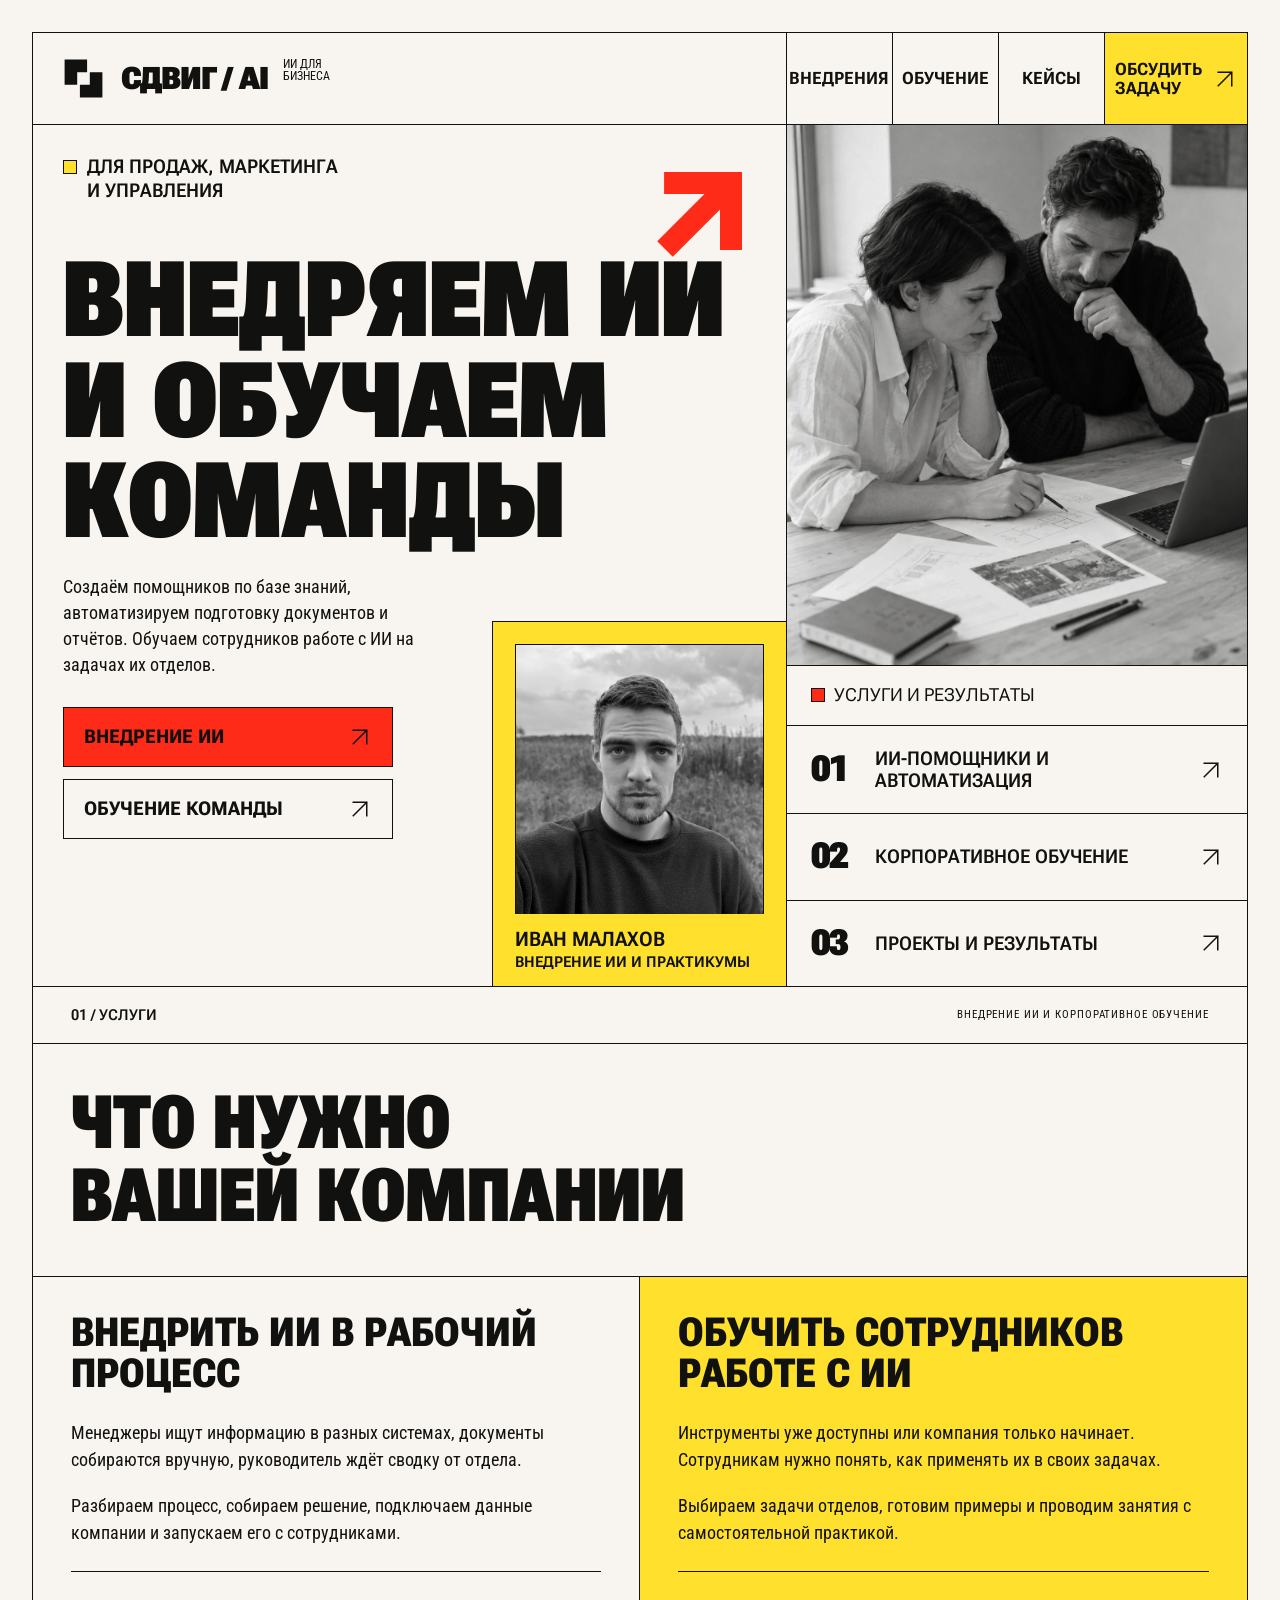
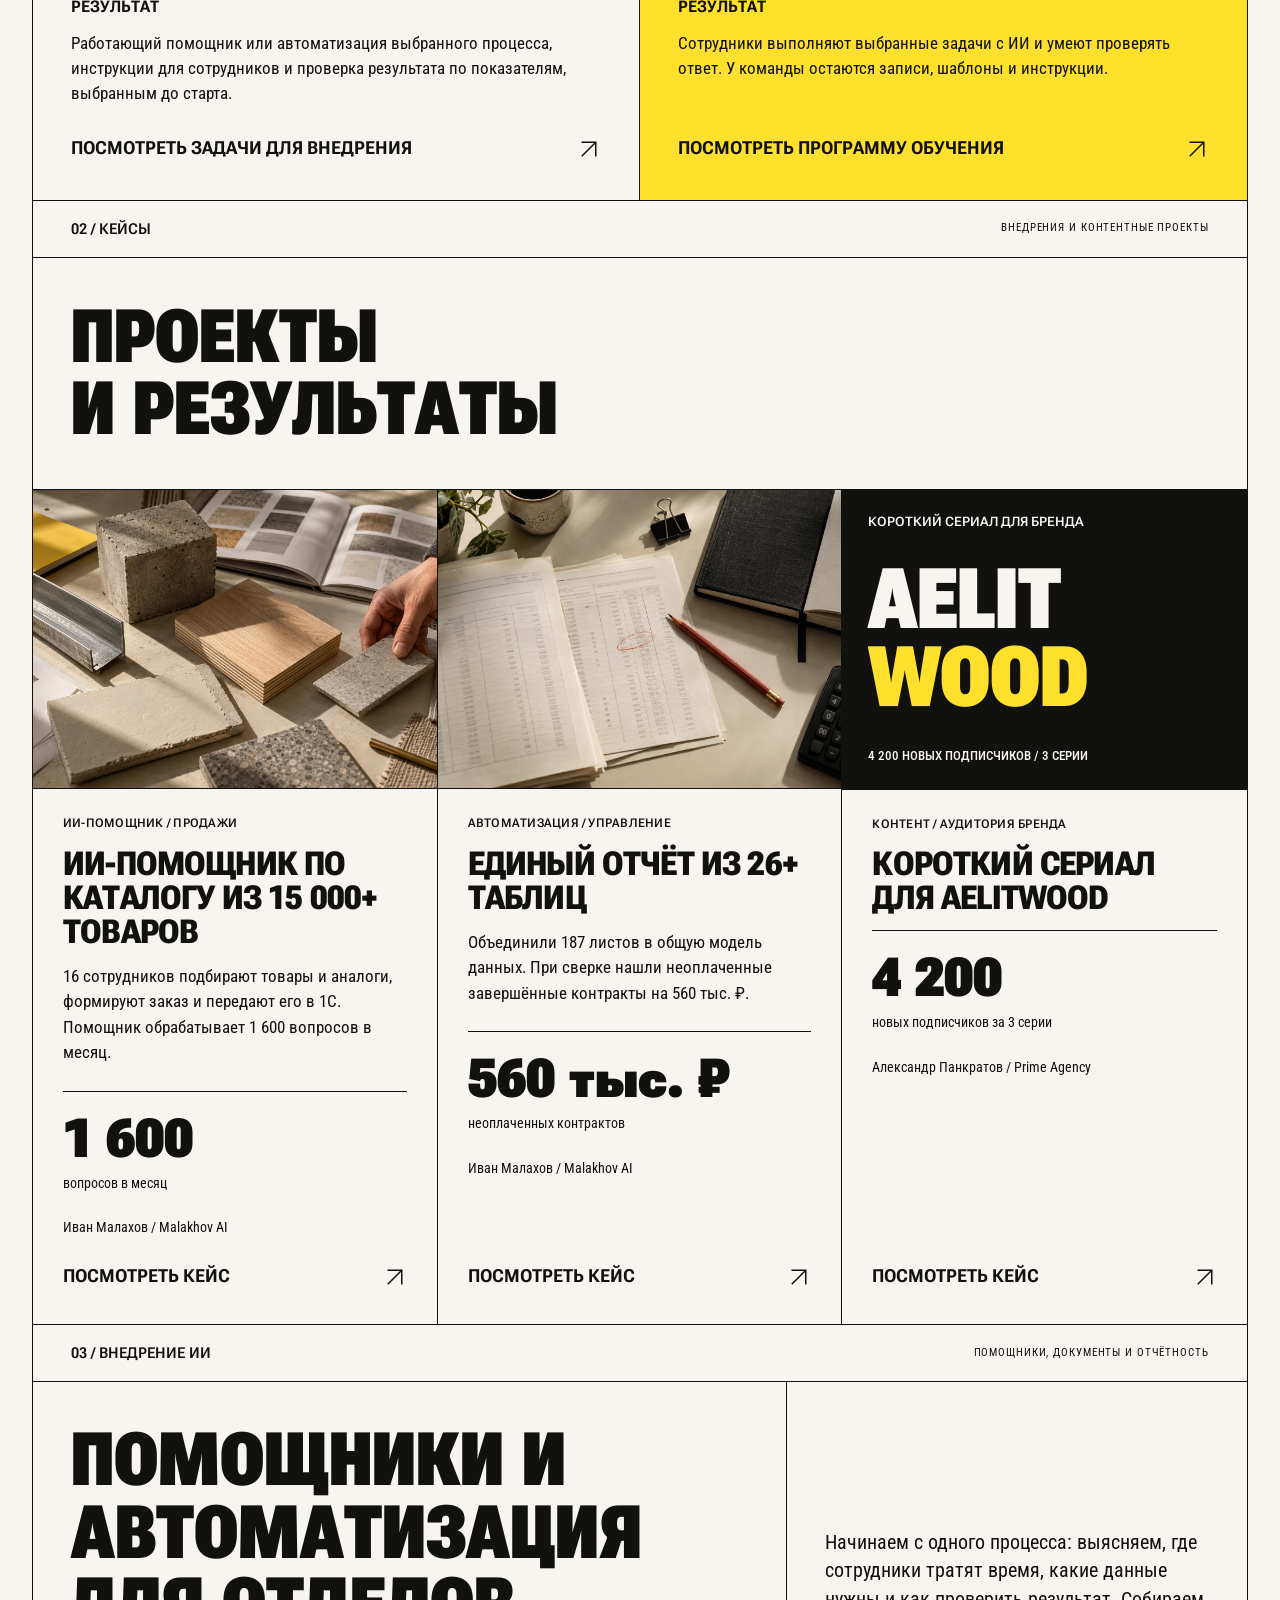
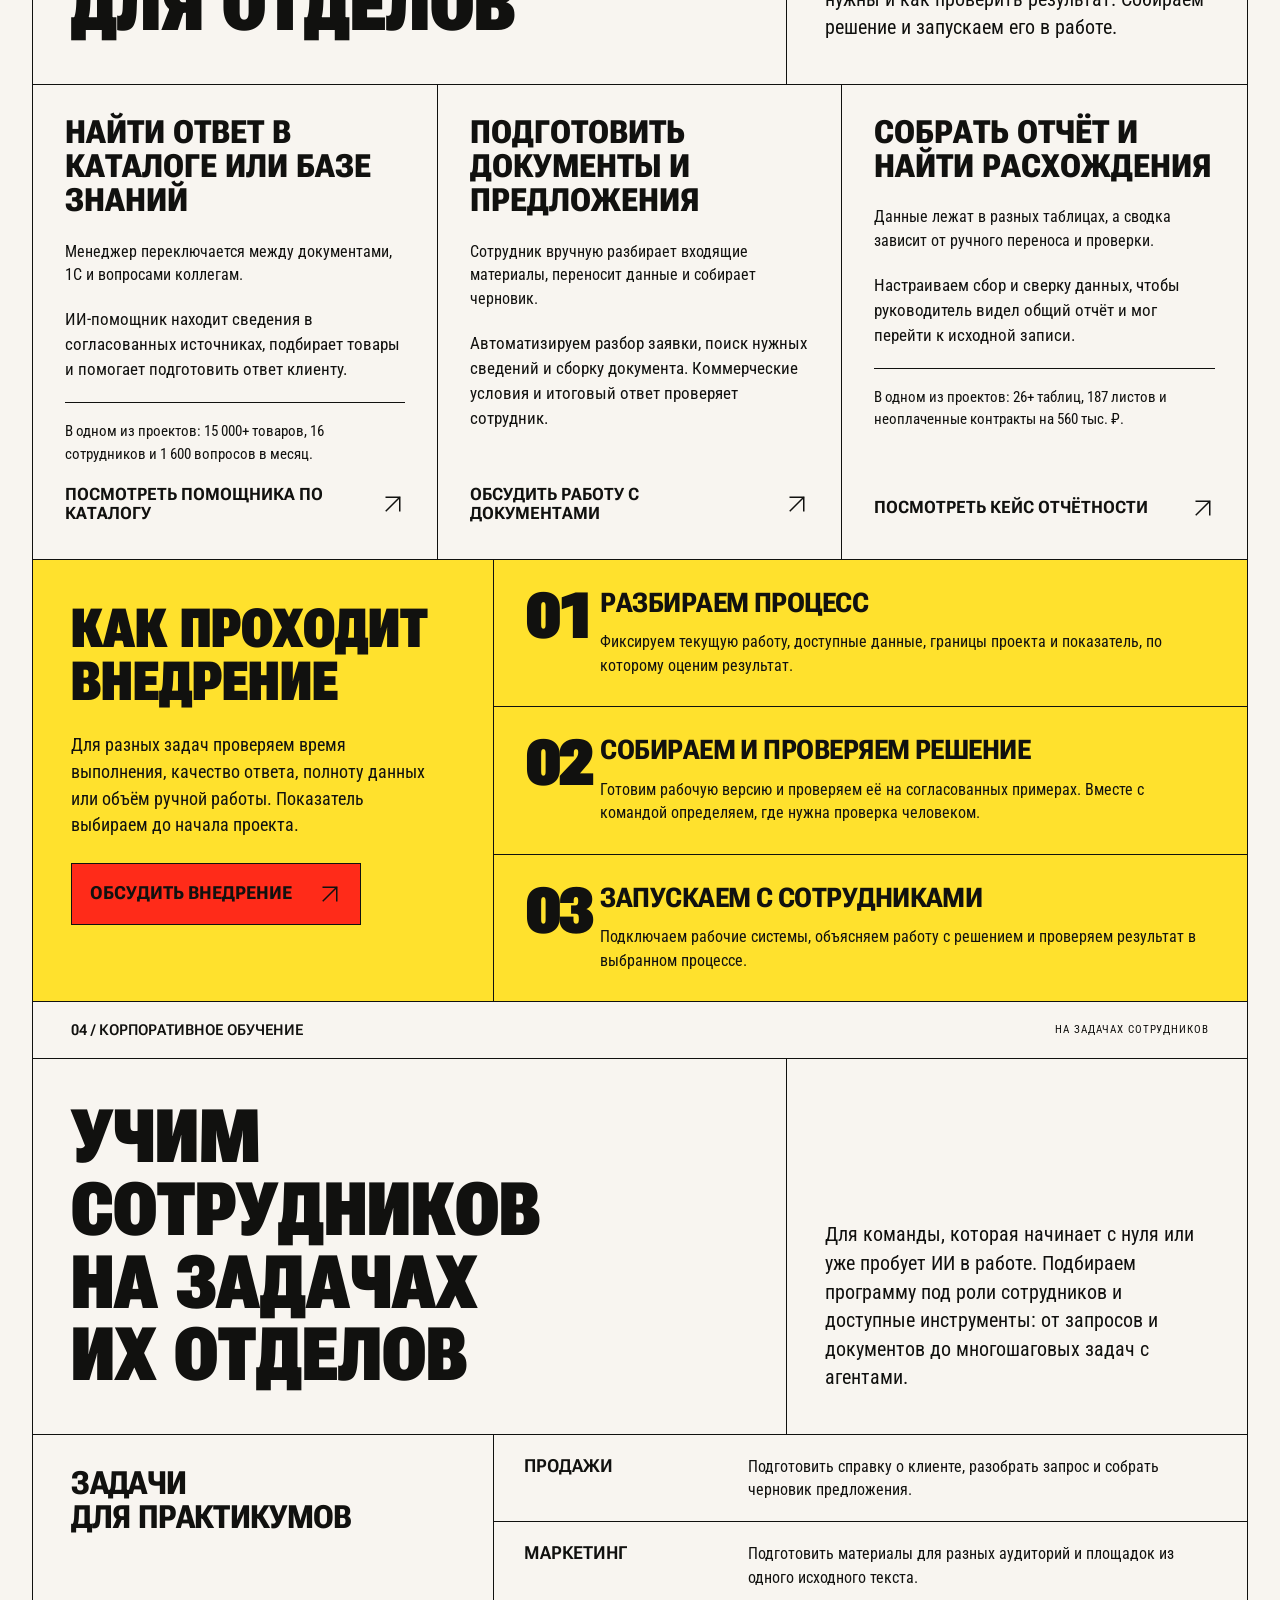
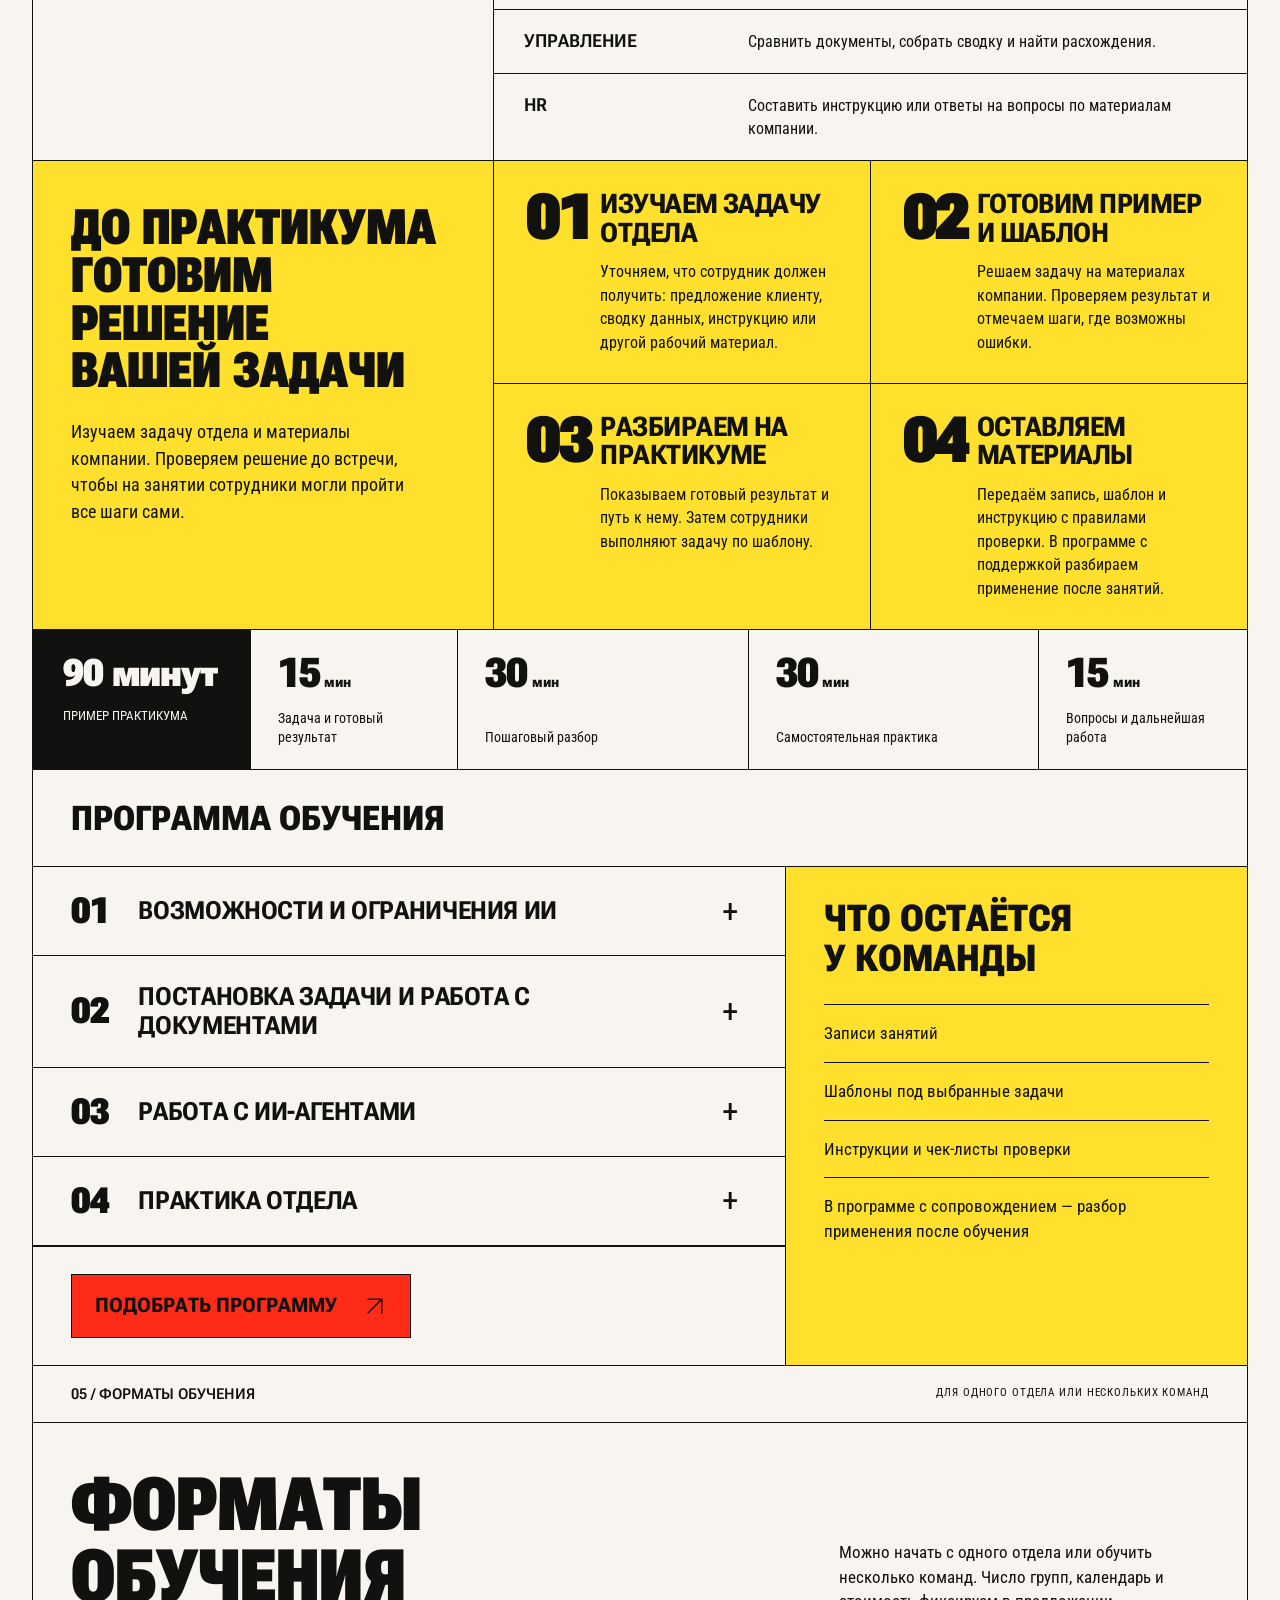
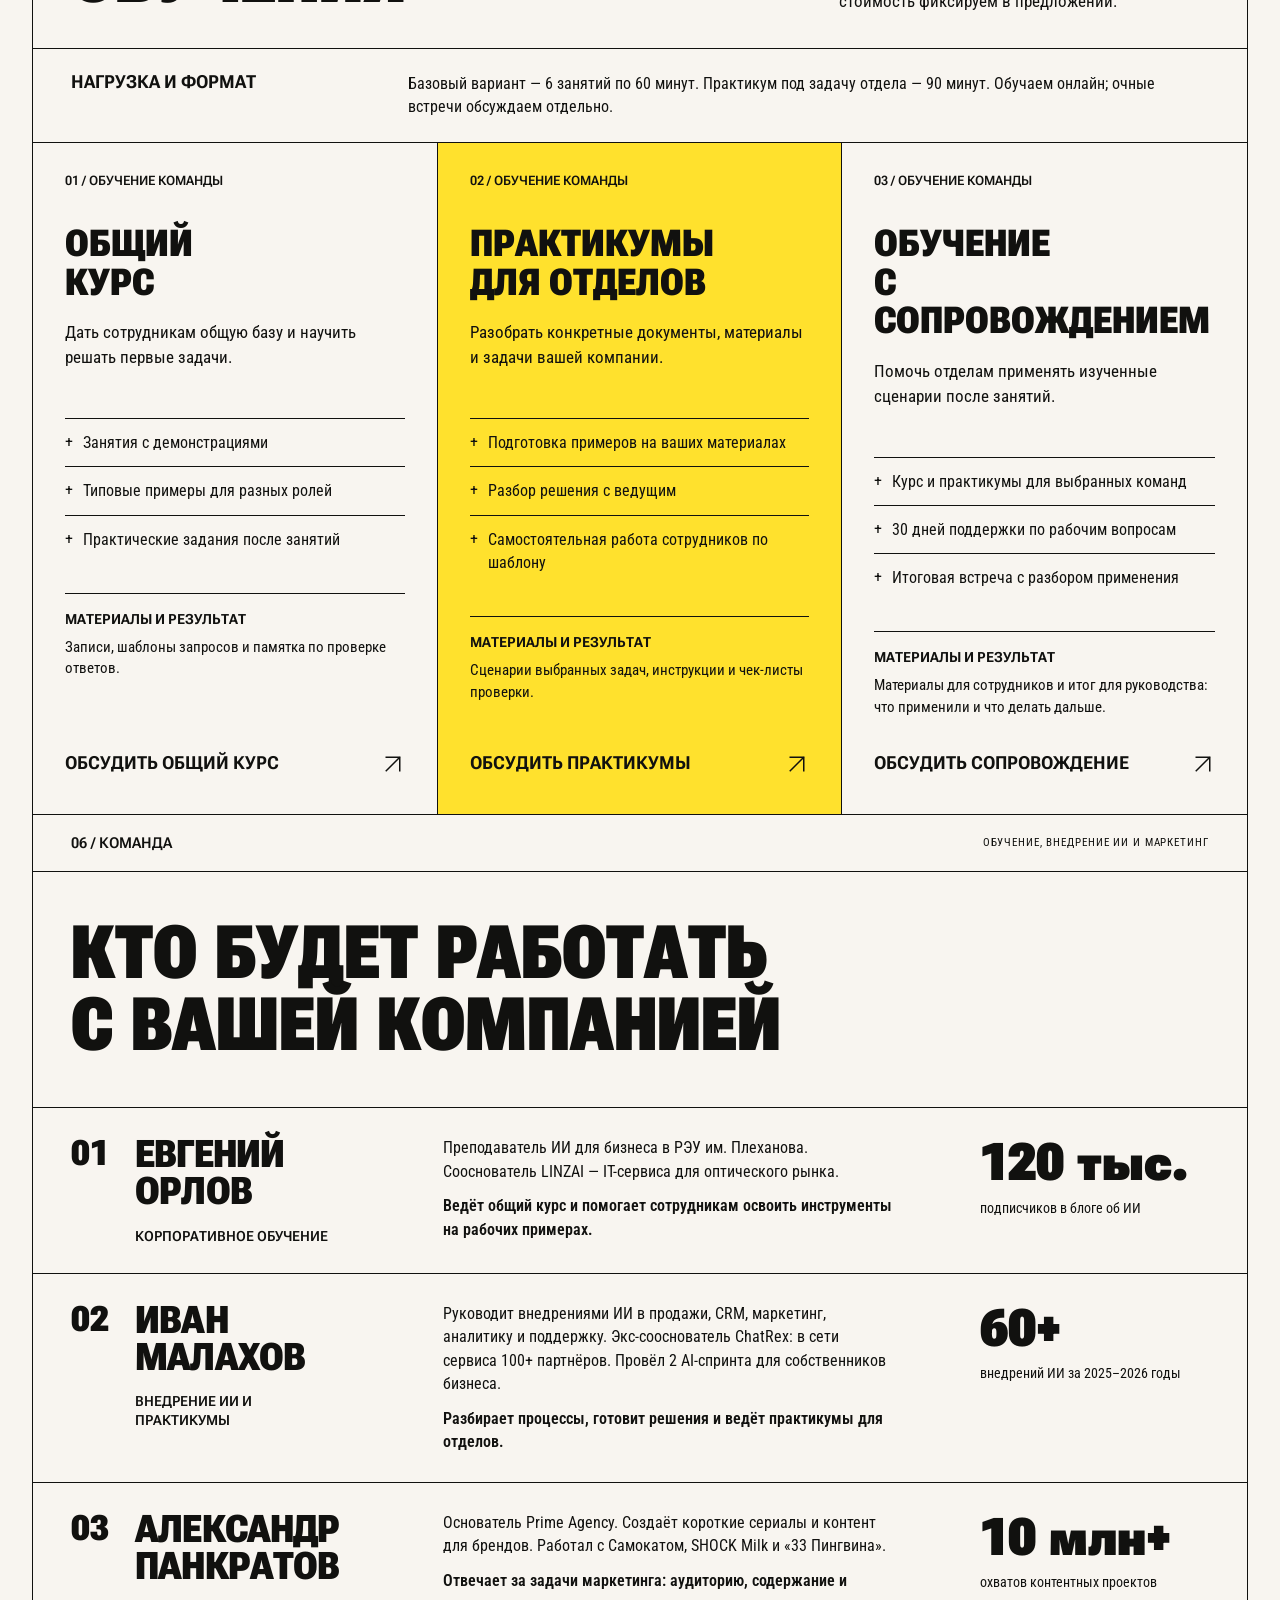
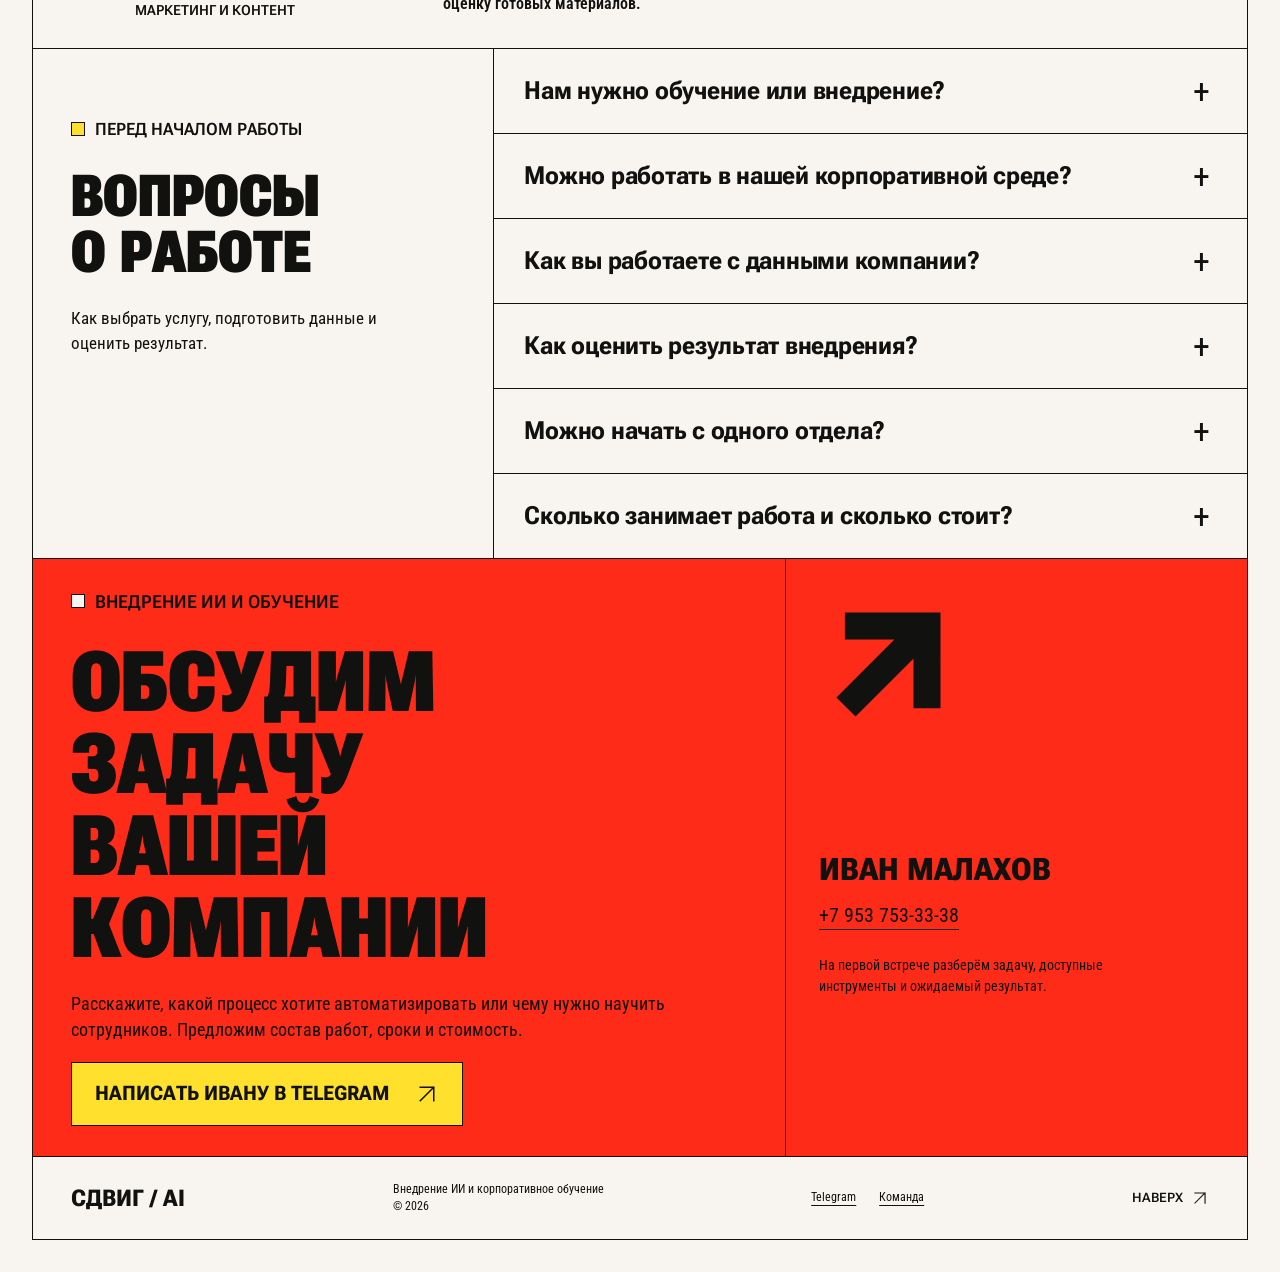
==== commit 91088695: "Clarify AI implementation and training offers, rewrite cases and expert profiles" ====
--- a/index.html
+++ b/index.html
@@ -1,2 +1,167 @@
 <!doctype html>
-<html lang="ru"><head><meta charset="utf-8"><meta name="viewport" content="width=device-width, initial-scale=1"><meta name="theme-color" content="#f8f5f0"><title>Корпоративное обучение ИИ — практика на задачах вашей команды — СДВИГ / AI</title><meta name="description" content="Обучаем сотрудников работать с ИИ на задачах компании. Подготовленные решения, практикумы для отделов, шаблоны и сопровождение. Иван Малахов, Евгений Орлов, Александр Панкратов."><meta property="og:type" content="website"><meta property="og:locale" content="ru_RU"><meta property="og:site_name" content="СДВИГ / AI"><meta property="og:title" content="Корпоративное обучение ИИ — практика на задачах вашей команды"><meta property="og:description" content="Обучаем сотрудников работать с ИИ на задачах компании. Подготовленные решения, практикумы для отделов, шаблоны и сопровождение. Иван Малахов, Евгений Орлов, Александр Панкратов."><meta property="og:image" content="https://cryptodopamine51.github.io/sdvig-ai/assets/workshop.webp"><meta property="og:url" content="https://cryptodopamine51.github.io/sdvig-ai/"><link rel="canonical" href="https://cryptodopamine51.github.io/sdvig-ai/"><meta name="twitter:card" content="summary_large_image"><link rel="icon" type="image/svg+xml" href="favicon.svg"><link rel="preload" href="assets/roboto-flex.woff2" as="font" type="font/woff2" crossorigin><link rel="stylesheet" href="styles.css?v=20261011-04"><script src="script.js?v=20261011-04" defer></script><noscript><style>@media(max-width:950px){.site-header{grid-template-columns:1fr}.menu-toggle{display:none}.site-nav{display:grid;position:static;border-top:var(--line)}}</style></noscript><script type="application/ld+json">{"@context": "https://schema.org", "@type": "Organization", "name": "СДВИГ / AI", "url": "https://cryptodopamine51.github.io/sdvig-ai/", "description": "Обучаем сотрудников работать с ИИ на задачах компании. Подготовленные решения, практикумы для отделов, шаблоны и сопровождение. Иван Малахов, Евгений Орлов, Александр Панкратов.", "sameAs": ["https://t.me/iddopamine"], "contactPoint": {"@type": "ContactPoint", "telephone": "+7-953-753-33-38", "contactType": "Обсуждение корпоративного обучения", "availableLanguage": "Russian"}}</script></head><body><a class="skip-link" href="#main">Перейти к содержанию</a><div class="site-shell"><header class="site-header" id="top"><a href="./" class="brand" aria-label="СДВИГ / AI — главная"><svg class="brand-mark" viewBox="0 0 50 50" aria-hidden="true"><path d="M4 4h25v14H18v14H4V4ZM46 46H21V32h11V18h14v28Z" fill="currentColor"/></svg><span>СДВИГ / AI</span><small>ПРАКТИКА<br>ДЛЯ БИЗНЕСА</small></a><button type="button" class="menu-toggle" aria-expanded="false" aria-controls="site-nav">Меню</button><nav class="site-nav" id="site-nav" aria-label="Основная навигация"><a href="#program">Программа</a><a href="#cases">Опыт</a><a href="#team">Команда</a><a href="#contact" class="nav-contact">Обсудить<br>обучение<svg class="arrow" viewBox="0 0 32 32" fill="none" aria-hidden="true"><path d="M7 25 25 7M7 7h18v18" stroke="currentColor" stroke-width="2" stroke-linecap="square"/></svg></a></nav></header><main id="main"><section class="hero" aria-labelledby="hero-title"><div class="hero-left"><p class="eyebrow hero-kicker">Корпоративное обучение<br>на задачах вашей компании</p><div class="hero-sign"><svg viewBox="0 0 120 120" fill="none" aria-hidden="true"><path d="m24 96 72-72M23 24h73v73" stroke="currentColor" stroke-width="24" stroke-linejoin="miter"/></svg></div><h1 class="hero-heading display" id="hero-title"><span>Научим</span><span>применять</span><span>ИИ.</span></h1><p class="hero-description">Берём задачи ваших отделов, готовим решения и учим команду повторять их в работе.</p><a class="button hero-button" href="#contact">Обсудить программу<svg class="arrow" viewBox="0 0 32 32" fill="none" aria-hidden="true"><path d="M7 25 25 7M7 7h18v18" stroke="currentColor" stroke-width="2" stroke-linecap="square"/></svg></a><figure class="hero-author"><img src="assets/ivan-portrait.webp" width="640" height="640" alt="Иван Малахов"><figcaption><strong>Иван Малахов</strong>ИИ-сценарии и практикумы</figcaption></figure></div><div class="hero-right"><figure class="hero-photo"><img src="assets/workshop.webp" alt="Двое коллег вместе разбирают рабочую задачу за ноутбуком" width="1024" height="1536" fetchpriority="high"><figcaption class="photo-caption">Иллюстрация рабочего формата</figcaption></figure><div class="hero-routes"><div class="route-heading">В центре программы</div><a href="#program"><span class="route-number">01</span><span>Задачи вашей команды</span><svg class="arrow" viewBox="0 0 32 32" fill="none" aria-hidden="true"><path d="M7 25 25 7M7 7h18v18" stroke="currentColor" stroke-width="2" stroke-linecap="square"/></svg></a><a href="#method"><span class="route-number">02</span><span>Практика с готовым решением</span><svg class="arrow" viewBox="0 0 32 32" fill="none" aria-hidden="true"><path d="M7 25 25 7M7 7h18v18" stroke="currentColor" stroke-width="2" stroke-linecap="square"/></svg></a><a href="#formats"><span class="route-number">03</span><span>Сценарии для работы</span><svg class="arrow" viewBox="0 0 32 32" fill="none" aria-hidden="true"><path d="M7 25 25 7M7 7h18v18" stroke="currentColor" stroke-width="2" stroke-linecap="square"/></svg></a></div></div></section><section class="section results" aria-labelledby="results-title"><div class="section-meta"><span>01 / Результат обучения</span><span>НАВЫКИ + МАТЕРИАЛЫ + ПРАКТИКА</span></div><div class="section-top"><div><h2 class="section-heading display" id="results-title">Навык остаётся<br>у команды.</h2></div><div><p class="section-lead">Сотрудники учатся ставить задачи ИИ, проверять ответы и повторять рабочие сценарии. Материалы помогают вернуться к практике после занятий.</p></div></div><div class="training-result"><article class="result-item"><svg class="result-icon" viewBox="0 0 42 42" fill="none" stroke="currentColor" stroke-width="1.5" aria-hidden="true"><path d="M5 7h30v24H5zM11 37h18M20 31v6"/></svg><h3>Понятные способы работы</h3><p>От первого запроса до многошаговой задачи. С учётом уровня сотрудников и инструментов компании.</p></article><article class="result-item"><svg class="result-icon" viewBox="0 0 42 42" fill="none" stroke="currentColor" stroke-width="1.5" aria-hidden="true"><path d="M7 5h25v34H7zM12 13h15M12 20h15M12 27h9"/></svg><h3>Сценарии и шаблоны</h3><p>Записи, инструкции и шаблоны под выбранную программу — для самостоятельной работы и новых коллег.</p></article><article class="result-item"><svg class="result-icon" viewBox="0 0 42 42" fill="none" stroke="currentColor" stroke-width="1.5" aria-hidden="true"><path d="m7 22 8 8L34 11M4 4h33v33H4z"/></svg><h3>Проверка результата</h3><p>Учим замечать ошибки, проверять факты и цифры, понимать ограничения модели.</p></article><article class="result-item"><svg class="result-icon" viewBox="0 0 42 42" fill="none" stroke="currentColor" stroke-width="1.5" aria-hidden="true"><path d="M5 9h29v22H19l-9 8v-8H5zM11 16h17M11 23h11"/></svg><h3>Закрепление навыка</h3><p>В формате с сопровождением разбираем применение после занятий и готовим итог для руководства.</p></article></div></section><section class="section method" id="method" aria-labelledby="method-title"><div class="section-meta"><span>02 / Практикум для отдела</span><span>НА ВСТРЕЧУ — С ПОДГОТОВЛЕННЫМ РЕШЕНИЕМ</span></div><div class="practical"><div class="practical-intro"><h2 class="section-heading display" id="method-title">Показываем.<br>Повторяем.<br>Закрепляем.</h2><p>До практикума разбираем рабочий пример и проверяем сценарий. На встрече сотрудники проходят тот же путь сами — от исходных данных до результата.</p></div><div class="practical-steps"><article class="step"><span class="step-number">01</span><div><h3>Готовим решение</h3><p>Обсуждаем процесс с отделом, получаем согласованные примеры и готовим решение в выбранной среде.</p></div></article><article class="step"><span class="step-number">02</span><div><h3>Показываем результат</h3><p>Начинаем с задачи и готового результата. Разбираем шаги, исходные данные и точки проверки.</p></div></article><article class="step"><span class="step-number">03</span><div><h3>Повторяем вместе</h3><p>Сотрудники выполняют ту же задачу по шаблону. Помогаем пройти сценарий и проверить ответ.</p></div></article><article class="step"><span class="step-number">04</span><div><h3>Оставляем сценарий</h3><p>У команды остаются шаблон, инструкция и чек-лист проверки. Объём сопровождения зависит от формата.</p></div></article></div></div><div class="session-timeline"><div class="session-caption"><strong>90 минут</strong><span>Пример практикума</span></div><div class="timeline-segment"><strong>15<span>мин</span></strong><span>Задача и готовый результат</span></div><div class="timeline-segment"><strong>30<span>мин</span></strong><span>Пошаговый разбор</span></div><div class="timeline-segment"><strong>30<span>мин</span></strong><span>Самостоятельная практика</span></div><div class="timeline-segment"><strong>15<span>мин</span></strong><span>Вопросы и следующий шаг</span></div></div></section><section class="section program" id="program" aria-labelledby="program-title"><div class="section-meta"><span>03 / Программа</span><span>АДАПТИРУЕМ ПОД УРОВЕНЬ КОМАНДЫ</span></div><div class="section-top"><div><h2 class="section-heading display" id="program-title">От запроса<br>до задачи отдела.</h2></div><div><p class="section-lead">Базу проходим вместе. Практические задания выбираем под роли сотрудников, их опыт и инструменты компании.</p></div></div><div class="program-layout"><div class="module-list"><details><summary><span class="module-number">01</span><span>Где ИИ полезен в вашей работе</span></summary><p>Возможности, ограничения и типичные ошибки. Разбираем, какие задачи можно ему поручить и где нужна проверка человеком.</p></details><details><summary><span class="module-number">02</span><span>Как поставить задачу</span></summary><p>Цель, контекст, исходные данные и формат ответа. Уточняем запрос и доводим черновик до рабочего результата.</p></details><details><summary><span class="module-number">03</span><span>Тексты, документы и данные</span></summary><p>Готовим материалы, сравниваем документы и извлекаем нужные сведения. Проверяем факты, цифры и полноту ответа.</p></details><details><summary><span class="module-number">04</span><span>Как работать с ИИ-агентом</span></summary><p>Разбираем многошаговые задачи, доступы и точки контроля. Пробуем сценарии, которые поддерживает согласованная учебная среда.</p></details><details><summary><span class="module-number">05</span><span>Практика на задачах отдела</span></summary><p>Проходим подготовленный сценарий, повторяем его по шаблону и обсуждаем, что потребуется для регулярной работы.</p></details><details><summary><span class="module-number">06</span><span>Как проверять и закреплять результат</span></summary><p>Фиксируем правила проверки, ограничения и следующий шаг. В программе с сопровождением возвращаемся к опыту применения.</p></details></div><div class="program-aside"><p class="eyebrow">Принцип работы</p><div class="program-flow display"><span>Задача.</span><span>Контекст.</span><span>ИИ.</span><span>Проверка.</span></div><p>Инструмент выбираем под задачу. Правила работы с данными согласуем до старта.</p></div></div><div class="task-table"><div class="task-title">Примеры задач<br>для практики</div><div class="task-rows"><div class="task-row"><strong>Продажи</strong><span>Подготовить справку о клиенте и черновик персонального предложения.</span></div><div class="task-row"><strong>Маркетинг</strong><span>Превратить один исходный материал в тексты для разных аудиторий и площадок.</span></div><div class="task-row"><strong>Управление</strong><span>Сопоставить документы, собрать сводку и отметить расхождения.</span></div><div class="task-row"><strong>HR и внутренние коммуникации</strong><span>Подготовить инструкцию или ответы на частые вопросы по материалам компании.</span></div></div></div></section><section class="section" id="formats" aria-labelledby="formats-title"><div class="section-meta"><span>04 / Три формата</span><span>ОДНА КОМАНДА ИЛИ НЕСКОЛЬКО ОТДЕЛОВ</span></div><div class="formats-heading"><h2 class="section-heading display" id="formats-title">Выберите<br>глубину практики.</h2><p>Можно обучить одну команду или несколько отделов. Состав программы, число групп и стоимость определяем после разговора о задачах.</p></div><div class="format-baseline"><span>Нагрузка и формат</span><p>Базовый вариант — 6 занятий по 60 минут. Практикум под задачу отдела — 90 минут. Обучаем онлайн; очные встречи обсуждаем отдельно. Календарь и число групп фиксируем в программе.</p></div><div class="formats"><article class="format"><div class="format-label"><span>01 / Общая база для команды</span></div><h3 class="display">Старт</h3><p>Когда нужно познакомить сотрудников с ИИ и научить решать первые рабочие задачи.</p><ul><li>Общий курс с демонстрациями</li><li>Типовые примеры по ролям сотрудников</li><li>Короткие практические задания</li></ul><div class="format-takeaway"><strong>Остаётся у команды</strong><p>Записи, шаблоны запросов и памятка по проверке ответов.</p></div><a class="text-link" href="https://t.me/iddopamine" target="_blank" rel="noopener noreferrer">Обсудить «Старт»<svg class="arrow" viewBox="0 0 32 32" fill="none" aria-hidden="true"><path d="M7 25 25 7M7 7h18v18" stroke="currentColor" stroke-width="2" stroke-linecap="square"/></svg></a></article><article class="format"><div class="format-label"><span>02 / Обучение на задачах компании</span></div><h3 class="display">Практика</h3><p>Когда важно перенести работу с ИИ на конкретные документы, материалы и задачи отделов.</p><ul><li>Общий курс под уровень команды</li><li>Сбор задач и подготовка примеров на ваших материалах</li><li>Практикумы с пошаговым разбором</li></ul><div class="format-takeaway"><strong>Остаётся у команды</strong><p>Сценарии под выбранные задачи, шаблоны и инструкции для самостоятельной работы.</p></div><a class="text-link" href="https://t.me/iddopamine" target="_blank" rel="noopener noreferrer">Обсудить «Практику»<svg class="arrow" viewBox="0 0 32 32" fill="none" aria-hidden="true"><path d="M7 25 25 7M7 7h18v18" stroke="currentColor" stroke-width="2" stroke-linecap="square"/></svg></a></article><article class="format"><div class="format-label"><span>03 / Практика и сопровождение отделов</span></div><h3 class="display">Закрепление</h3><p>Когда важно помочь сотрудникам применять выбранные сценарии после занятий.</p><ul><li>Всё из «Практики»</li><li>Отдельная работа с приоритетными отделами</li><li>30 дней поддержки и итоговая встреча</li></ul><div class="format-takeaway"><strong>Остаётся у команды</strong><p>Рабочие шаблоны, внутренние ответственные и итог для руководства: что применили и что делать дальше.</p></div><a class="text-link" href="https://t.me/iddopamine" target="_blank" rel="noopener noreferrer">Обсудить сопровождение<svg class="arrow" viewBox="0 0 32 32" fill="none" aria-hidden="true"><path d="M7 25 25 7M7 7h18v18" stroke="currentColor" stroke-width="2" stroke-linecap="square"/></svg></a></article></div></section><section class="section cases" id="cases" aria-labelledby="cases-title"><div class="section-meta"><span>05 / Опыт команды</span><span>ПРОЕКТЫ ИЗ ПРАКТИКИ ПАРТНЁРОВ</span></div><div class="section-top"><div><h2 class="section-heading display" id="cases-title">Сами решаем<br>задачи бизнеса.</h2></div><div><p class="section-lead">В основе программы — опыт внедрения ИИ, автоматизации и работы с контентом. Ниже — отдельные проекты партнёров.</p></div></div><div class="case-list"><article class="case-card"><a class="case-image" href="cases/knowledge/" aria-label="Подробнее: Помощник по каталогу из 15 000+ товаров"><img src="assets/knowledge-editorial.webp" width="1396" height="1024" loading="lazy" alt="Иллюстрация: рабочий стол с образцами строительных материалов и каталогом"><span class="photo-caption">Иллюстрация</span></a><div class="case-content"><span class="case-tag">ИИ / Работа менеджеров</span><h3><a href="cases/knowledge/">Помощник по каталогу из 15 000+ товаров</a></h3><p>Менеджеры подбирают товары и аналоги, формируют заказ в одном окне и передают его в 1С.</p><div class="case-fact"><strong>1 600</strong><span>вопросов в месяц через помощника</span></div><p class="case-attribution">Кейс из практики Ивана Малахова / Malakhov AI</p><a class="text-link" href="cases/knowledge/">Разобрать кейс<svg class="arrow" viewBox="0 0 32 32" fill="none" aria-hidden="true"><path d="M7 25 25 7M7 7h18v18" stroke="currentColor" stroke-width="2" stroke-linecap="square"/></svg></a></div></article><article class="case-card"><a class="case-image" href="cases/revenue-control/" aria-label="Подробнее: 26+ таблиц собрали в единый отчёт"><img src="assets/revenue-editorial.webp" width="1396" height="1024" loading="lazy" alt="Иллюстрация: документы и таблицы для сверки данных на рабочем столе"><span class="photo-caption">Иллюстрация</span></a><div class="case-content"><span class="case-tag">Автоматизация / Управление</span><h3><a href="cases/revenue-control/">26+ таблиц собрали в единый отчёт</a></h3><p>Автоматизировали сбор и сверку данных. Руководитель получил общую картину, а сотрудники сохранили привычные Google-таблицы.</p><div class="case-fact"><strong>560 тыс. ₽</strong><span>неполученных оплат обнаружили при сверке</span></div><p class="case-attribution">Кейс из практики Ивана Малахова / Malakhov AI</p><a class="text-link" href="cases/revenue-control/">Разобрать кейс<svg class="arrow" viewBox="0 0 32 32" fill="none" aria-hidden="true"><path d="M7 25 25 7M7 7h18v18" stroke="currentColor" stroke-width="2" stroke-linecap="square"/></svg></a></div></article><article class="case-card"><a class="case-image" href="cases/aelitwood/" aria-label="Подробнее: Короткий сериал для AelitWood"><div class="content-art" aria-label="Типографическая иллюстрация сериального контента"><span class="art-label">Аудитория / История / Продолжение</span><span class="art-title display">ТРИ<br>СЕРИИ.<br><em>ОДНА<br>ИСТОРИЯ.</em></span><span class="art-footer">КОНТЕНТНЫЙ СЕРИАЛ / AELITWOOD</span></div></a><div class="case-content"><span class="case-tag">Контент / Аудитория бренда</span><h3><a href="cases/aelitwood/">Короткий сериал для AelitWood</a></h3><p>Короткий сериал для бренда AelitWood. Результат первых трёх серий — 4 200 подписчиков по данным партнёра.</p><div class="case-fact"><strong>4 200</strong><span>подписчиков за 3 серии</span></div><p class="case-attribution">Александр Панкратов / Prime Agency</p><a class="text-link" href="cases/aelitwood/">Разобрать кейс<svg class="arrow" viewBox="0 0 32 32" fill="none" aria-hidden="true"><path d="M7 25 25 7M7 7h18v18" stroke="currentColor" stroke-width="2" stroke-linecap="square"/></svg></a></div></article></div></section><section class="section secondary" aria-labelledby="secondary-title"><div class="secondary-title"><p class="eyebrow">Другие задачи</p><h2 class="section-heading display" id="secondary-title">Если задача<br>шире обучения.</h2></div><div class="secondary-items"><article><span class="route-number">01</span><div><h3>ИИ-внедрения</h3><p>Разбираем процесс, выбираем сценарий и оцениваем, что потребуется для запуска решения в вашей компании.</p><a class="text-link" href="https://t.me/iddopamine" target="_blank" rel="noopener noreferrer">Обсудить задачу<svg class="arrow" viewBox="0 0 32 32" fill="none" aria-hidden="true"><path d="M7 25 25 7M7 7h18v18" stroke="currentColor" stroke-width="2" stroke-linecap="square"/></svg></a></div></article><article><span class="route-number">02</span><div><h3>Контентные сериалы</h3><p>Помогаем бренду найти историю и превратить её в короткий сериал. Практика Александра Панкратова и Prime Agency.</p><a class="text-link" href="https://t.me/iddopamine" target="_blank" rel="noopener noreferrer">Обсудить контент<svg class="arrow" viewBox="0 0 32 32" fill="none" aria-hidden="true"><path d="M7 25 25 7M7 7h18v18" stroke="currentColor" stroke-width="2" stroke-linecap="square"/></svg></a></div></article></div></section><section class="section team" id="team" aria-labelledby="team-title"><div class="section-meta"><span>06 / Три партнёра</span><span>ОБУЧЕНИЕ · ВНЕДРЕНИЕ · КОНТЕНТ</span></div><div class="team-heading"><h2 class="section-heading display" id="team-title">Три практики.<br>Одна команда.</h2><p>Программу собираем из трёх практик. Состав ведущих зависит от задач вашей команды.</p></div><div class="team-list"><article class="team-member"><span class="team-number">01</span><h3>Евгений<br>Орлов</h3><p>Преподаватель ИИ для бизнеса в РЭУ им. Плеханова. Автор блога об ИИ, сооснователь LINZAI — IT-сервиса для оптического рынка.<span class="team-contribution">Общая база, демонстрации и работа с аудиторией.</span></p><span class="team-role">ИИ для бизнеса / Обучение</span></article><article class="team-member"><span class="team-number">02</span><h3>Иван<br>Малахов</h3><p>Бизнес-архитектор и руководитель внедрений. Работает с ИИ и автоматизацией в продажах, CRM и управлении. Сооснователь ChatRex. Провёл 2 AI-спринта для собственников бизнеса.<span class="team-contribution">Разбор задач отделов, подготовка решений и практикумы.</span></p><span class="team-role">Рабочие процессы / ИИ-сценарии</span></article><article class="team-member"><span class="team-number">03</span><h3>Александр<br>Панкратов</h3><p>Предприниматель, основатель Prime Agency. Продюсирует короткие сериалы и контент для брендов. Работал с Самокат, SHOCK Milk и 33 Пингвина.<span class="team-contribution">Задачи маркетинга, работа с аудиторией и оценка контента.</span></p><span class="team-role">Маркетинг / Контент</span></article></div></section><section class="section faq-section" id="faq" aria-labelledby="faq-title"><div class="faq-intro"><p class="eyebrow">До старта</p><h2 class="section-heading display" id="faq-title">Есть<br>вопросы.</h2><p>Собрали то, что обычно обсуждаем на первой встрече.</p></div><div class="faq-list"><details><summary>Что команда получит после обучения?</summary><p>Сотрудники потренируются ставить задачи ИИ, проверять ответы и повторять рабочие сценарии. У команды останутся записи, шаблоны и инструкции по выбранной программе. В формате с сопровождением разберём применение после занятий и подготовим итог для руководства.</p></details><details><summary>У нас уже есть корпоративный ИИ. Можно обучаться в нём?</summary><p>Да, если среда подходит выбранным учебным задачам. До старта уточняем с вашей IT-командой инструменты, версии, доступы и ограничения. Если рабочую среду использовать нельзя, согласуем демонстрационный вариант. Интеграции с системами компании оцениваются отдельно.</p></details><details><summary>Как вы работаете с конфиденциальными материалами?</summary><p>Заранее согласуем, какие данные разрешены для обучения и где их можно обрабатывать. При необходимости используем обезличенные или учебные примеры. Доступы, перечень сервисов и работу с корпоративными материалами определяем вместе с вашей ответственной командой.</p></details><details><summary>Подойдёт ли обучение небольшой команде?</summary><p>Да. Можно начать с одного отдела или команды примерно из 15 человек. Состав участников, число групп и глубину практики подбираем под задачи — программа не привязана к обучению сотен сотрудников.</p></details><details><summary>Нужно ли сотрудникам уметь программировать?</summary><p>Для базовой программы — нет. Начинаем с понятных рабочих задач и доступных интерфейсов. Технические сценарии и работу с агентами включаем с учётом подготовки участников и возможностей вашей среды.</p></details><details><summary>Сколько длится программа и сколько она стоит?</summary><p>Это зависит от числа отделов, подготовки материалов и глубины практики. На первой встрече определяем задачи и состав участников, после неё предлагаем программу, сроки и стоимость. Можно выбрать общий курс, практикумы под задачи или обучение с сопровождением.</p></details></div></section><section class="contact section" id="contact" aria-labelledby="contact-title"><div class="contact-main"><p class="eyebrow">Начнём с вашей задачи</p><h2 class="section-heading display" id="contact-title">Чему научить<br>вашу<br>команду?</h2><p>Расскажите, какие отделы участвуют, что сотрудники уже пробовали и какие задачи отнимают время. После разговора предложим программу: темы, формат, календарь и стоимость.</p><a class="button yellow" href="https://t.me/iddopamine" target="_blank" rel="noopener noreferrer">Написать в Telegram<svg class="arrow" viewBox="0 0 32 32" fill="none" aria-hidden="true"><path d="M7 25 25 7M7 7h18v18" stroke="currentColor" stroke-width="2" stroke-linecap="square"/></svg></a></div><div class="contact-aside"><div class="contact-sign"><svg viewBox="0 0 120 120" fill="none" aria-hidden="true"><path d="m24 96 72-72M23 24h73v73" stroke="currentColor" stroke-width="24" stroke-linejoin="miter"/></svg></div><div><p class="contact-person">Иван Малахов</p><a class="contact-phone" href="tel:+79537533338">+7 953 753-33-38</a><p class="contact-note">На первой встрече определим задачи, участников и подходящий формат.</p></div></div></section></main><footer class="site-footer"><a class="footer-brand" href="./">СДВИГ / AI</a><span>Корпоративное обучение ИИ<br>© 2026</span><div class="footer-links"><a href="https://t.me/iddopamine" target="_blank" rel="noopener noreferrer">Telegram</a><a href="index.html#team" data-local="true">Команда</a></div><a href="#top" class="back-to-top">Наверх<svg class="arrow" viewBox="0 0 32 32" fill="none" aria-hidden="true"><path d="M7 25 25 7M7 7h18v18" stroke="currentColor" stroke-width="2" stroke-linecap="square"/></svg></a></footer></div></body></html>+<html lang="ru">
+<head>
+<meta charset="utf-8">
+<meta name="viewport" content="width=device-width, initial-scale=1">
+<meta name="theme-color" content="#f8f5f0">
+<title>Внедрение ИИ и корпоративное обучение — СДВИГ / AI</title>
+<meta name="description" content="Внедряем ИИ-помощников и автоматизацию для продаж, маркетинга и управления. Обучаем сотрудников на задачах компании: практика, шаблоны и сопровождение.">
+<meta property="og:type" content="website">
+<meta property="og:locale" content="ru_RU">
+<meta property="og:site_name" content="СДВИГ / AI">
+<meta property="og:title" content="Внедрение ИИ и корпоративное обучение">
+<meta property="og:description" content="Внедряем ИИ-помощников и автоматизацию для продаж, маркетинга и управления. Обучаем сотрудников на задачах компании: практика, шаблоны и сопровождение.">
+<meta property="og:image" content="https://cryptodopamine51.github.io/sdvig-ai/assets/workshop.webp">
+<meta property="og:url" content="https://cryptodopamine51.github.io/sdvig-ai/">
+<link rel="canonical" href="https://cryptodopamine51.github.io/sdvig-ai/">
+<meta name="twitter:card" content="summary_large_image">
+<link rel="icon" type="image/svg+xml" href="favicon.svg">
+<link rel="preload" href="assets/roboto-flex.woff2" as="font" type="font/woff2" crossorigin>
+<link rel="stylesheet" href="styles.css?v=20261011-07">
+<script src="script.js?v=20261011-07" defer></script>
+<noscript><style>@media(max-width:950px){.site-header{grid-template-columns:1fr}.menu-toggle{display:none}.site-nav{display:grid;position:static;border-top:var(--line)}}</style></noscript>
+<script type="application/ld+json">{"@context": "https://schema.org", "@type": "Organization", "name": "СДВИГ / AI", "url": "https://cryptodopamine51.github.io/sdvig-ai/", "description": "Внедряем ИИ-помощников и автоматизацию для продаж, маркетинга и управления. Обучаем сотрудников на задачах компании: практика, шаблоны и сопровождение.", "sameAs": ["https://t.me/iddopamine"], "contactPoint": {"@type": "ContactPoint", "telephone": "+7-953-753-33-38", "contactType": "Внедрение ИИ и корпоративное обучение", "availableLanguage": "Russian"}}</script>
+</head>
+<body>
+<a class="skip-link" href="#main">Перейти к содержанию</a>
+<div class="site-shell">
+<header class="site-header" id="top">
+<a href="./" class="brand" aria-label="СДВИГ / AI — главная"><svg class="brand-mark" viewBox="0 0 50 50" aria-hidden="true"><path d="M4 4h25v14H18v14H4V4ZM46 46H21V32h11V18h14v28Z" fill="currentColor"/></svg><span>СДВИГ / AI</span><small>ИИ ДЛЯ<br>БИЗНЕСА</small></a>
+<button type="button" class="menu-toggle" aria-expanded="false" aria-controls="site-nav">Меню</button>
+<nav class="site-nav" id="site-nav" aria-label="Основная навигация"><a href="#implementation">Внедрения</a><a href="#training">Обучение</a><a href="#cases">Кейсы</a><a href="#contact" class="nav-contact">Обсудить<br>задачу<svg class="arrow" viewBox="0 0 32 32" fill="none" aria-hidden="true"><path d="M7 25 25 7M7 7h18v18" stroke="currentColor" stroke-width="2" stroke-linecap="square"/></svg></a></nav>
+</header>
+<main id="main">
+<section class="hero" aria-labelledby="hero-title">
+<div class="hero-left">
+<p class="eyebrow hero-kicker">Для продаж, маркетинга<br>и управления</p><div class="hero-sign"><svg viewBox="0 0 120 120" fill="none" aria-hidden="true"><path d="m24 96 72-72M23 24h73v73" stroke="currentColor" stroke-width="24" stroke-linejoin="miter"/></svg></div>
+<h1 class="hero-heading display" id="hero-title"><span>Внедряем ИИ</span><span>и обучаем</span><span>команды</span></h1>
+<p class="hero-description">Создаём помощников по базе знаний, автоматизируем подготовку документов и отчётов. Обучаем сотрудников работе с ИИ на задачах их отделов.</p>
+<div class="hero-actions"><a class="button hero-button" href="#implementation">Внедрение ИИ<svg class="arrow" viewBox="0 0 32 32" fill="none" aria-hidden="true"><path d="M7 25 25 7M7 7h18v18" stroke="currentColor" stroke-width="2" stroke-linecap="square"/></svg></a><a class="button hero-button paper" href="#training">Обучение команды<svg class="arrow" viewBox="0 0 32 32" fill="none" aria-hidden="true"><path d="M7 25 25 7M7 7h18v18" stroke="currentColor" stroke-width="2" stroke-linecap="square"/></svg></a></div>
+<figure class="hero-author"><img src="assets/ivan-portrait.webp" width="640" height="640" alt="Иван Малахов"><figcaption><strong>Иван Малахов</strong>Внедрение ИИ и практикумы</figcaption></figure>
+</div>
+<div class="hero-right"><figure class="hero-photo"><img src="assets/workshop.webp" alt="Двое коллег разбирают рабочую задачу за ноутбуком" width="1024" height="1536" fetchpriority="high"></figure>
+<div class="hero-routes"><div class="route-heading">Услуги и результаты</div>
+<a href="#implementation"><span class="route-number">01</span><span>ИИ-помощники и автоматизация</span><svg class="arrow" viewBox="0 0 32 32" fill="none" aria-hidden="true"><path d="M7 25 25 7M7 7h18v18" stroke="currentColor" stroke-width="2" stroke-linecap="square"/></svg></a>
+<a href="#training"><span class="route-number">02</span><span>Корпоративное обучение</span><svg class="arrow" viewBox="0 0 32 32" fill="none" aria-hidden="true"><path d="M7 25 25 7M7 7h18v18" stroke="currentColor" stroke-width="2" stroke-linecap="square"/></svg></a>
+<a href="#cases"><span class="route-number">03</span><span>Проекты и результаты</span><svg class="arrow" viewBox="0 0 32 32" fill="none" aria-hidden="true"><path d="M7 25 25 7M7 7h18v18" stroke="currentColor" stroke-width="2" stroke-linecap="square"/></svg></a>
+</div></div>
+</section>
+<section class="section services" id="services" aria-labelledby="services-title">
+<div class="section-meta"><span>01 / Услуги</span><span>Внедрение ИИ и корпоративное обучение</span></div>
+<div class="services-heading"><h2 class="section-heading display" id="services-title">Что нужно<br>вашей компании</h2></div><div class="services-grid">
+<article class="service-card"><h3>Внедрить ИИ в рабочий процесс</h3><p>Менеджеры ищут информацию в разных системах, документы собираются вручную, руководитель ждёт сводку от отдела.</p><p>Разбираем процесс, собираем решение, подключаем данные компании и запускаем его с сотрудниками.</p>
+<div class="service-result"><strong>Результат</strong><p>Работающий помощник или автоматизация выбранного процесса, инструкции для сотрудников и проверка результата по показателям, выбранным до старта.</p></div>
+<a class="text-link" href="#implementation">Посмотреть задачи для внедрения<svg class="arrow" viewBox="0 0 32 32" fill="none" aria-hidden="true"><path d="M7 25 25 7M7 7h18v18" stroke="currentColor" stroke-width="2" stroke-linecap="square"/></svg></a></article>
+<article class="service-card"><h3>Обучить сотрудников работе с ИИ</h3><p>Инструменты уже доступны или компания только начинает. Сотрудникам нужно понять, как применять их в своих задачах.</p><p>Выбираем задачи отделов, готовим примеры и проводим занятия с самостоятельной практикой.</p>
+<div class="service-result"><strong>Результат</strong><p>Сотрудники выполняют выбранные задачи с ИИ и умеют проверять ответ. У команды остаются записи, шаблоны и инструкции.</p></div>
+<a class="text-link" href="#training">Посмотреть программу обучения<svg class="arrow" viewBox="0 0 32 32" fill="none" aria-hidden="true"><path d="M7 25 25 7M7 7h18v18" stroke="currentColor" stroke-width="2" stroke-linecap="square"/></svg></a></article>
+</div></section>
+<section class="section cases" id="cases" aria-labelledby="cases-title">
+<div class="section-meta"><span>02 / Кейсы</span><span>Внедрения и контентные проекты</span></div>
+<div class="cases-heading"><h2 class="section-heading display" id="cases-title">Проекты<br>и результаты</h2></div><div class="case-list">
+<article class="case-card"><a class="case-image" href="cases/knowledge/" aria-label="Подробнее: ИИ-помощник по каталогу из 15 000+ товаров"><img src="assets/knowledge-editorial.webp" width="1396" height="1024" loading="lazy" alt="Рабочий стол с образцами строительных материалов и каталогом"></a>
+<div class="case-content"><span class="case-tag">ИИ-помощник / Продажи</span><h3><a href="cases/knowledge/">ИИ-помощник по каталогу из 15&nbsp;000+ товаров</a></h3><p>16 сотрудников подбирают товары и аналоги, формируют заказ и передают его в 1С. Помощник обрабатывает 1 600 вопросов в месяц.</p>
+<div class="case-fact"><strong>1 600</strong><span>вопросов в месяц</span></div><p class="case-attribution">Иван Малахов / Malakhov AI</p>
+<a class="text-link" href="cases/knowledge/">Посмотреть кейс<svg class="arrow" viewBox="0 0 32 32" fill="none" aria-hidden="true"><path d="M7 25 25 7M7 7h18v18" stroke="currentColor" stroke-width="2" stroke-linecap="square"/></svg></a></div></article>
+<article class="case-card"><a class="case-image" href="cases/revenue-control/" aria-label="Подробнее: Единый отчёт из 26+ таблиц"><img src="assets/revenue-editorial.webp" width="1396" height="1024" loading="lazy" alt="Документы и таблицы для сверки данных на рабочем столе"></a>
+<div class="case-content"><span class="case-tag">Автоматизация / Управление</span><h3><a href="cases/revenue-control/">Единый отчёт из 26+ таблиц</a></h3><p>Объединили 187 листов в общую модель данных. При сверке нашли неоплаченные завершённые контракты на 560 тыс. ₽.</p>
+<div class="case-fact"><strong>560 тыс. ₽</strong><span>неоплаченных контрактов</span></div><p class="case-attribution">Иван Малахов / Malakhov AI</p>
+<a class="text-link" href="cases/revenue-control/">Посмотреть кейс<svg class="arrow" viewBox="0 0 32 32" fill="none" aria-hidden="true"><path d="M7 25 25 7M7 7h18v18" stroke="currentColor" stroke-width="2" stroke-linecap="square"/></svg></a></div></article>
+<article class="case-card"><a class="case-image" href="cases/aelitwood/" aria-label="Подробнее: AelitWood: 4 200 новых подписчиков за 3 серии"><div class="content-art aelitwood-art" aria-label="AelitWood: 4 200 новых подписчиков за 3 серии"><span class="art-label">Короткий сериал для бренда</span><span class="art-title display">AELIT<br><em>WOOD</em></span><span class="art-footer">4 200 НОВЫХ ПОДПИСЧИКОВ / 3 СЕРИИ</span></div></a>
+<div class="case-content"><span class="case-tag">Контент / Аудитория бренда</span><h3><a href="cases/aelitwood/">Короткий сериал для AelitWood</a></h3>
+<div class="case-fact"><strong>4 200</strong><span>новых подписчиков за 3 серии</span></div><p class="case-attribution">Александр Панкратов / Prime Agency</p>
+<a class="text-link" href="cases/aelitwood/">Посмотреть кейс<svg class="arrow" viewBox="0 0 32 32" fill="none" aria-hidden="true"><path d="M7 25 25 7M7 7h18v18" stroke="currentColor" stroke-width="2" stroke-linecap="square"/></svg></a></div></article>
+</div></section>
+<section class="section implementation" id="implementation" aria-labelledby="implementation-title">
+<div class="section-meta"><span>03 / Внедрение ИИ</span><span>Помощники, документы и отчётность</span></div>
+<div class="section-top"><div><h2 class="section-heading display" id="implementation-title">Помощники и<br>автоматизация<br>для отделов</h2></div><div><p class="section-lead">Начинаем с одного процесса: выясняем, где сотрудники тратят время, какие данные нужны и как проверить результат. Собираем решение и запускаем его в работе.</p></div></div><div class="implementation-tasks">
+<article class="implementation-task"><h3>Найти ответ в каталоге или базе знаний</h3><p class="task-situation">Менеджер переключается между документами, 1С и вопросами коллегам.</p><p>ИИ-помощник находит сведения в согласованных источниках, подбирает товары и помогает подготовить ответ клиенту.</p><p class="task-proof">В одном из проектов: 15 000+ товаров, 16 сотрудников и 1 600 вопросов в месяц.</p><a class="text-link" href="cases/knowledge/">Посмотреть помощника по каталогу<svg class="arrow" viewBox="0 0 32 32" fill="none" aria-hidden="true"><path d="M7 25 25 7M7 7h18v18" stroke="currentColor" stroke-width="2" stroke-linecap="square"/></svg></a></article>
+<article class="implementation-task"><h3>Подготовить документы и предложения</h3><p class="task-situation">Сотрудник вручную разбирает входящие материалы, переносит данные и собирает черновик.</p><p>Автоматизируем разбор заявки, поиск нужных сведений и сборку документа. Коммерческие условия и итоговый ответ проверяет сотрудник.</p><a class="text-link" href="#contact">Обсудить работу с документами<svg class="arrow" viewBox="0 0 32 32" fill="none" aria-hidden="true"><path d="M7 25 25 7M7 7h18v18" stroke="currentColor" stroke-width="2" stroke-linecap="square"/></svg></a></article>
+<article class="implementation-task"><h3>Собрать отчёт и найти расхождения</h3><p class="task-situation">Данные лежат в разных таблицах, а сводка зависит от ручного переноса и проверки.</p><p>Настраиваем сбор и сверку данных, чтобы руководитель видел общий отчёт и мог перейти к исходной записи.</p><p class="task-proof">В одном из проектов: 26+ таблиц, 187 листов и неоплаченные контракты на 560 тыс. ₽.</p><a class="text-link" href="cases/revenue-control/">Посмотреть кейс отчётности<svg class="arrow" viewBox="0 0 32 32" fill="none" aria-hidden="true"><path d="M7 25 25 7M7 7h18v18" stroke="currentColor" stroke-width="2" stroke-linecap="square"/></svg></a></article>
+</div><div class="practical implementation-process"><div class="practical-intro"><h3 class="section-heading display">Как проходит<br>внедрение</h3><p>Для разных задач проверяем время выполнения, качество ответа, полноту данных или объём ручной работы. Показатель выбираем до начала проекта.</p><a class="button " href="#contact">Обсудить внедрение<svg class="arrow" viewBox="0 0 32 32" fill="none" aria-hidden="true"><path d="M7 25 25 7M7 7h18v18" stroke="currentColor" stroke-width="2" stroke-linecap="square"/></svg></a></div><div class="implementation-steps">
+<article class="step"><span class="step-number">01</span><div><h4>Разбираем процесс</h4><p>Фиксируем текущую работу, доступные данные, границы проекта и показатель, по которому оценим результат.</p></div></article>
+<article class="step"><span class="step-number">02</span><div><h4>Собираем и проверяем решение</h4><p>Готовим рабочую версию и проверяем её на согласованных примерах. Вместе с командой определяем, где нужна проверка человеком.</p></div></article>
+<article class="step"><span class="step-number">03</span><div><h4>Запускаем с сотрудниками</h4><p>Подключаем рабочие системы, объясняем работу с решением и проверяем результат в выбранном процессе.</p></div></article>
+</div></div></section>
+<section class="section training" id="training" aria-labelledby="training-title">
+<div class="section-meta"><span>04 / Корпоративное обучение</span><span>На задачах сотрудников</span></div>
+<div class="section-top"><div><h2 class="section-heading display" id="training-title">Учим сотрудников<br>на задачах<br>их отделов</h2></div><div><p class="section-lead">Для команды, которая начинает с нуля или уже пробует ИИ в работе. Подбираем программу под роли сотрудников и доступные инструменты: от запросов и документов до многошаговых задач с агентами.</p></div></div>
+<div class="task-table"><div class="task-title">Задачи<br>для практикумов</div><div class="task-rows">
+<div class="task-row"><strong>Продажи</strong><span>Подготовить справку о клиенте, разобрать запрос и собрать черновик предложения.</span></div>
+<div class="task-row"><strong>Маркетинг</strong><span>Подготовить материалы для разных аудиторий и площадок из одного исходного текста.</span></div>
+<div class="task-row"><strong>Управление</strong><span>Сравнить документы, собрать сводку и найти расхождения.</span></div>
+<div class="task-row"><strong>HR</strong><span>Составить инструкцию или ответы на вопросы по материалам компании.</span></div>
+</div></div>
+<div class="practical training-method" id="method"><div class="practical-intro"><h3 class="section-heading display">До практикума<br>готовим решение<br>вашей задачи</h3><p>Изучаем задачу отдела и материалы компании. Проверяем решение до встречи, чтобы на занятии сотрудники могли пройти все шаги сами.</p></div><div class="practical-steps">
+<article class="step"><span class="step-number">01</span><div><h4>Изучаем задачу отдела</h4><p>Уточняем, что сотрудник должен получить: предложение клиенту, сводку данных, инструкцию или другой рабочий материал.</p></div></article>
+<article class="step"><span class="step-number">02</span><div><h4>Готовим пример и шаблон</h4><p>Решаем задачу на материалах компании. Проверяем результат и отмечаем шаги, где возможны ошибки.</p></div></article>
+<article class="step"><span class="step-number">03</span><div><h4>Разбираем на практикуме</h4><p>Показываем готовый результат и путь к нему. Затем сотрудники выполняют задачу по шаблону.</p></div></article>
+<article class="step"><span class="step-number">04</span><div><h4>Оставляем материалы</h4><p>Передаём запись, шаблон и инструкцию с правилами проверки. В программе с поддержкой разбираем применение после занятий.</p></div></article>
+</div></div>
+<div class="session-timeline"><div class="session-caption"><strong>90 минут</strong><span>Пример практикума</span></div>
+<div class="timeline-segment"><strong>15<span>мин</span></strong><span>Задача и готовый результат</span></div>
+<div class="timeline-segment"><strong>30<span>мин</span></strong><span>Пошаговый разбор</span></div>
+<div class="timeline-segment"><strong>30<span>мин</span></strong><span>Самостоятельная практика</span></div>
+<div class="timeline-segment"><strong>15<span>мин</span></strong><span>Вопросы и дальнейшая работа</span></div>
+</div>
+<div class="training-program" id="program"><h3 class="program-title">Программа обучения</h3><div class="program-layout"><div class="module-list">
+<details><summary><span class="module-number">01</span><span>Возможности и ограничения ИИ</span></summary><p>Выбираем подходящие задачи и разбираем типичные ошибки.</p></details>
+<details><summary><span class="module-number">02</span><span>Постановка задачи и работа с документами</span></summary><p>Даём модели контекст, уточняем запрос и проверяем ответ.</p></details>
+<details><summary><span class="module-number">03</span><span>Работа с ИИ-агентами</span></summary><p>Разбираем многошаговые задачи и точки контроля в доступной среде.</p></details>
+<details><summary><span class="module-number">04</span><span>Практика отдела</span></summary><p>Повторяем подготовленный сценарий и обсуждаем его применение в работе.</p></details>
+<div class="program-cta"><a class="button " href="#contact">Подобрать программу<svg class="arrow" viewBox="0 0 32 32" fill="none" aria-hidden="true"><path d="M7 25 25 7M7 7h18v18" stroke="currentColor" stroke-width="2" stroke-linecap="square"/></svg></a></div></div><aside class="program-aside training-materials"><h3>Что остаётся<br>у команды</h3><ul>
+<li>Записи занятий</li>
+<li>Шаблоны под выбранные задачи</li>
+<li>Инструкции и чек-листы проверки</li>
+<li>В программе с сопровождением — разбор применения после обучения</li>
+</ul></aside></div></div></section>
+<section class="section" id="formats" aria-labelledby="formats-title">
+<div class="section-meta"><span>05 / Форматы обучения</span><span>Для одного отдела или нескольких команд</span></div>
+<div class="formats-heading"><h2 class="section-heading display" id="formats-title">Форматы<br>обучения</h2><p>Можно начать с одного отдела или обучить несколько команд. Число групп, календарь и стоимость фиксируем в предложении.</p></div>
+<div class="format-baseline"><span>Нагрузка и формат</span><p>Базовый вариант — 6 занятий по 60 минут. Практикум под задачу отдела — 90 минут. Обучаем онлайн; очные встречи обсуждаем отдельно.</p></div><div class="formats">
+<article class="format"><div class="format-label"><span>01 / Обучение команды</span></div><h3 class="display">Общий<br>курс</h3><p>Дать сотрудникам общую базу и научить решать первые задачи.</p><ul><li>Занятия с демонстрациями</li><li>Типовые примеры для разных ролей</li><li>Практические задания после занятий</li></ul><div class="format-takeaway"><strong>Материалы и результат</strong><p>Записи, шаблоны запросов и памятка по проверке ответов.</p></div><a class="text-link" href="#contact">Обсудить общий курс<svg class="arrow" viewBox="0 0 32 32" fill="none" aria-hidden="true"><path d="M7 25 25 7M7 7h18v18" stroke="currentColor" stroke-width="2" stroke-linecap="square"/></svg></a></article>
+<article class="format"><div class="format-label"><span>02 / Обучение команды</span></div><h3 class="display">Практикумы<br>для отделов</h3><p>Разобрать конкретные документы, материалы и задачи вашей компании.</p><ul><li>Подготовка примеров на ваших материалах</li><li>Разбор решения с ведущим</li><li>Самостоятельная работа сотрудников по шаблону</li></ul><div class="format-takeaway"><strong>Материалы и результат</strong><p>Сценарии выбранных задач, инструкции и чек-листы проверки.</p></div><a class="text-link" href="#contact">Обсудить практикумы<svg class="arrow" viewBox="0 0 32 32" fill="none" aria-hidden="true"><path d="M7 25 25 7M7 7h18v18" stroke="currentColor" stroke-width="2" stroke-linecap="square"/></svg></a></article>
+<article class="format"><div class="format-label"><span>03 / Обучение команды</span></div><h3 class="display">Обучение<br>с сопровождением</h3><p>Помочь отделам применять изученные сценарии после занятий.</p><ul><li>Курс и практикумы для выбранных команд</li><li>30 дней поддержки по рабочим вопросам</li><li>Итоговая встреча с разбором применения</li></ul><div class="format-takeaway"><strong>Материалы и результат</strong><p>Материалы для сотрудников и итог для руководства: что применили и что делать дальше.</p></div><a class="text-link" href="#contact">Обсудить сопровождение<svg class="arrow" viewBox="0 0 32 32" fill="none" aria-hidden="true"><path d="M7 25 25 7M7 7h18v18" stroke="currentColor" stroke-width="2" stroke-linecap="square"/></svg></a></article>
+</div></section>
+<section class="section team" id="team" aria-labelledby="team-title">
+<div class="section-meta"><span>06 / Команда</span><span>Обучение, внедрение ИИ и маркетинг</span></div>
+<div class="team-heading"><h2 class="section-heading display" id="team-title">Кто будет работать<br>с вашей компанией</h2></div><div class="team-list">
+<article class="team-member"><span class="team-number">01</span><div class="team-identity"><h3>Евгений<br>Орлов</h3><span class="team-role">Корпоративное обучение</span></div>
+<p>Преподаватель ИИ для бизнеса в РЭУ им. Плеханова. Сооснователь LINZAI — IT-сервиса для оптического рынка.<span class="team-contribution">Ведёт общий курс и помогает сотрудникам освоить инструменты на рабочих примерах.</span></p>
+<div class="team-proof"><strong>120 тыс.</strong><span>подписчиков в блоге об ИИ</span></div></article>
+<article class="team-member"><span class="team-number">02</span><div class="team-identity"><h3>Иван<br>Малахов</h3><span class="team-role">Внедрение ИИ и практикумы</span></div>
+<p>Руководит внедрениями ИИ в продажи, CRM, маркетинг, аналитику и поддержку. Экс-сооснователь ChatRex: в сети сервиса 100+ партнёров. Провёл 2 AI-спринта для собственников бизнеса.<span class="team-contribution">Разбирает процессы, готовит решения и ведёт практикумы для отделов.</span></p>
+<div class="team-proof"><strong>60+</strong><span>внедрений ИИ за 2025–2026 годы</span></div></article>
+<article class="team-member"><span class="team-number">03</span><div class="team-identity"><h3>Александр<br>Панкратов</h3><span class="team-role">Маркетинг и контент</span></div>
+<p>Основатель Prime Agency. Создаёт короткие сериалы и контент для брендов. Работал с Самокатом, SHOCK Milk и «33 Пингвина».<span class="team-contribution">Отвечает за задачи маркетинга: аудиторию, содержание и оценку готовых материалов.</span></p>
+<div class="team-proof"><strong>10 млн+</strong><span>охватов контентных проектов</span></div></article>
+</div></section>
+<section class="section faq-section" id="faq" aria-labelledby="faq-title"><div class="faq-intro"><p class="eyebrow">Перед началом работы</p><h2 class="section-heading display" id="faq-title">Вопросы<br>о работе</h2><p>Как выбрать услугу, подготовить данные и оценить результат.</p></div><div class="faq-list">
+<details><summary>Нам нужно обучение или внедрение?</summary><p>Обучение подходит, когда сотрудники будут самостоятельно решать задачи в доступных ИИ-инструментах. Внедрение нужно, когда требуется подключить данные компании, собрать отдельного помощника или автоматизировать процесс. Можно начать с одного направления или совместить их.</p></details>
+<details><summary>Можно работать в нашей корпоративной среде?</summary><p>Да, если она подходит выбранным задачам. До старта уточняем с вашей IT-командой инструменты, версии, доступы и ограничения. Для обучения также можно согласовать демонстрационную среду; для внедрения заранее определяем необходимые подключения.</p></details>
+<details><summary>Как вы работаете с данными компании?</summary><p>До передачи материалов согласуем, какие данные нужны и где их разрешено обрабатывать. Для обучения при необходимости используем обезличенные или учебные примеры. Подключения и доступы к рабочим системам согласуем с ответственными сотрудниками.</p></details>
+<details><summary>Как оценить результат внедрения?</summary><p>До начала проекта выбираем показатель и фиксируем его исходное значение. Это может быть время подготовки документа, качество ответа, полнота отчёта или объём ручных операций. После запуска сравниваем работу по согласованному показателю.</p></details>
+<details><summary>Можно начать с одного отдела?</summary><p>Да. Можно обучить один отдел или несколько команд. Размер групп и задания подбираем так, чтобы участники успели пройти практику. Для базовой программы навыки программирования не нужны.</p></details>
+<details><summary>Сколько занимает работа и сколько стоит?</summary><p>Срок и стоимость зависят от задачи. Для обучения учитываем число групп, подготовку материалов и сопровождение. Для внедрения — процесс, источники данных и подключения. После первой встречи предложим состав работ, календарь и стоимость.</p></details>
+</div></section>
+<section class="contact section" id="contact" aria-labelledby="contact-title">
+<div class="contact-main">
+<p class="eyebrow">Внедрение ИИ и обучение</p>
+<h2 class="section-heading display" id="contact-title">Обсудим задачу<br>вашей компании</h2>
+<p>Расскажите, какой процесс хотите автоматизировать или чему нужно научить сотрудников. Предложим состав работ, сроки и стоимость.</p>
+<a class="button yellow" href="https://t.me/iddopamine" target="_blank" rel="noopener noreferrer">Написать Ивану в Telegram<svg class="arrow" viewBox="0 0 32 32" fill="none" aria-hidden="true"><path d="M7 25 25 7M7 7h18v18" stroke="currentColor" stroke-width="2" stroke-linecap="square"/></svg></a>
+</div>
+<div class="contact-aside"><div class="contact-sign"><svg viewBox="0 0 120 120" fill="none" aria-hidden="true"><path d="m24 96 72-72M23 24h73v73" stroke="currentColor" stroke-width="24" stroke-linejoin="miter"/></svg></div><div>
+<p class="contact-person">Иван Малахов</p><a class="contact-phone" href="tel:+79537533338">+7 953 753-33-38</a>
+<p class="contact-note">На первой встрече разберём задачу, доступные инструменты и ожидаемый результат.</p>
+</div></div>
+</section>
+</main>
+<footer class="site-footer">
+<a class="footer-brand" href="./">СДВИГ / AI</a><span>Внедрение ИИ и корпоративное обучение<br>© 2026</span>
+<div class="footer-links"><a href="https://t.me/iddopamine" target="_blank" rel="noopener noreferrer">Telegram</a><a href="index.html#team">Команда</a></div>
+<a href="#top" class="back-to-top">Наверх<svg class="arrow" viewBox="0 0 32 32" fill="none" aria-hidden="true"><path d="M7 25 25 7M7 7h18v18" stroke="currentColor" stroke-width="2" stroke-linecap="square"/></svg></a>
+</footer>
+</div>
+</body>
+</html>
--- a/styles.css
+++ b/styles.css
@@ -62,3 +62,215 @@
  .practical-steps .step{grid-template-columns:minmax(0,1fr);border-right:0;border-bottom:var(--line)}
  .practical-steps .step:last-child{border-bottom:0}
 }
+
+/* Two services share the main offer; the established grid and type stay intact. */
+.site-header{grid-template-columns:62% 38%}
+.site-nav{grid-template-columns:repeat(3,minmax(0,1fr)) minmax(0,1.35fr)}
+.site-nav a{min-width:0;font-size:17px}
+.hero-heading{font-size:clamp(88px,8.2vw,132px)}
+.hero-description{width:54%;max-width:390px;font-size:18px;line-height:1.45}
+.hero-actions{display:flex;flex-direction:column;align-items:flex-start;gap:12px;width:54%}
+.hero-actions .hero-button{width:100%;max-width:330px;font-size:19px;padding:17px 20px;min-height:60px}
+.hero-author{width:39%}
+.services-heading{padding:43px var(--gutter)}
+.cases-heading{padding:43px var(--gutter);border-bottom:var(--line)}
+.section-top{grid-template-columns:minmax(0,62fr) minmax(0,38fr)}
+.section-top>div{min-width:0}
+.formats{grid-template-columns:repeat(3,minmax(0,1fr))}
+.format{min-width:0}
+.services-grid{display:grid;grid-template-columns:repeat(2,minmax(0,1fr));border-top:var(--line)}
+.service-card{display:flex;flex-direction:column;min-width:0;padding:35px var(--gutter);border-right:var(--line)}
+.service-card:last-child{border-right:0;background:var(--yellow)}
+.service-card h3{font:800 clamp(30px,3.1vw,44px)/1.05 var(--display);font-variation-settings:'wdth' 74,'wght' 800;text-transform:uppercase;margin:0 0 25px}
+.service-card>p{font-size:18px;line-height:1.48;margin:0 0 20px;max-width:570px}
+.service-result{border-top:var(--line);padding-top:21px;margin:5px 0 26px}
+.service-result strong{font:700 16px/1.2 var(--display);font-variation-settings:'wdth' 77,'wght' 700;text-transform:uppercase}
+.service-result p{font-size:17px;line-height:1.48;margin:11px 0 0}
+.service-card .text-link{margin-top:auto}
+.implementation-tasks{display:grid;grid-template-columns:repeat(3,minmax(0,1fr))}
+.implementation-task{display:flex;flex-direction:column;min-width:0;border-right:var(--line);padding:30px 32px 35px}
+.implementation-task:last-child{border-right:0}
+.implementation-task h3{font:800 32px/1.07 var(--display);font-variation-settings:'wdth' 75,'wght' 800;text-transform:uppercase;margin:0 0 22px}
+.implementation-task p{font-size:17px;line-height:1.48;margin:0 0 20px}
+.implementation-task .task-situation{font-size:16px}
+.implementation-task .task-proof{border-top:var(--line);padding-top:17px;font-size:15px}
+.implementation-task .text-link{margin-top:auto;font-size:17px}
+.implementation-process{border-top:var(--line)}
+.implementation-process .practical-intro{display:flex;flex-direction:column;align-items:flex-start;gap:24px}
+.implementation-process .practical-intro p{margin:0}
+.implementation-process .button{font-size:18px;padding:16px 18px}
+.implementation-steps .step{grid-template-columns:58px minmax(0,1fr);border-right:0;border-bottom:var(--line);padding:29px 32px}
+.implementation-steps .step:last-child{border-bottom:0}
+.step h4{font:750 27px/1.05 var(--display);font-variation-settings:'wdth' 75,'wght' 750;text-transform:uppercase;letter-spacing:-.02em;margin:0 0 13px}
+.training .task-table{border-top:0;border-bottom:var(--line)}
+.training-method .practical-intro .section-heading{font-size:clamp(39px,3.8vw,57px)}
+.training-program{border-top:var(--line)}
+.program-title{font:800 34px/1.07 var(--display);font-variation-settings:'wdth' 75,'wght' 800;text-transform:uppercase;padding:30px var(--gutter);border-bottom:var(--line);margin:0}
+.program-cta{padding:27px var(--gutter);border-top:var(--line)}
+.training-materials{justify-content:flex-start;gap:26px}
+.training-materials h3{font:800 37px/1.07 var(--display);font-variation-settings:'wdth' 75,'wght' 800;text-transform:uppercase;margin:0}
+.training-materials ul{margin:0;padding:0;list-style:none}
+.training-materials li{font-size:17px;line-height:1.45;border-top:var(--line);padding:16px 0}
+.format h3.display{font-size:clamp(31px,2.9vw,42px);line-height:1.04}
+.team-heading{grid-template-columns:minmax(0,1fr)}
+.team-member{grid-template-columns:42px minmax(0,2.5fr) minmax(0,4.5fr) minmax(0,2fr);gap:22px}
+.team-identity .team-role{display:block;margin-top:16px;max-width:210px}
+.team-proof strong{display:block;font:900 clamp(42px,4.1vw,60px)/1 var(--display);font-variation-settings:'wdth' 70,'wght' 900;white-space:nowrap}
+.team-proof span{display:block;font-size:14px;line-height:1.4;margin-top:10px;max-width:210px}
+.aelitwood-art .art-title.display{font-size:clamp(65px,6.6vw,96px);line-height:.92;max-width:none}
+.case-hero-visual .aelitwood-art .art-title.display{font-size:clamp(82px,8vw,120px)}
+.aelitwood-art .art-footer{font-size:13px;max-width:300px;line-height:1.3}
+.case-metric{min-width:0}
+.case-metric strong{white-space:nowrap}
+.case-hero{grid-template-columns:minmax(0,62fr) minmax(0,38fr)}
+.case-hero-copy,.case-hero-visual{min-width:0}
+.case-hero h1.display{font-size:clamp(55px,6.5vw,96px)}
+
+@media(max-width:1190px){
+ .hero-heading{font-size:clamp(70px,8vw,98px)}
+ .hero-description{font-size:16px;width:54%}
+ .hero-actions .hero-button{font-size:17px;padding:16px;min-height:56px}
+ .site-nav a{font-size:15px;padding-left:6px;padding-right:6px}
+ .implementation-task{padding:27px 26px}
+ .implementation-task h3{font-size:29px}
+ .team-member{grid-template-columns:32px minmax(0,2.5fr) minmax(0,4.5fr) minmax(0,2fr);gap:16px}
+}
+@media(max-width:950px){
+ .section-top{grid-template-columns:minmax(0,3fr) minmax(0,2fr)}
+ .formats{grid-template-columns:repeat(2,minmax(0,1fr))}
+ .format:nth-child(2){border-right:0}
+ .format:last-child{grid-column:1 / -1;border-top:var(--line)}
+ .format h3.display{font-size:30px}
+ .site-header{grid-template-columns:minmax(0,1fr) 85px}
+ .site-nav{grid-template-columns:repeat(3,minmax(0,1fr)) minmax(0,1.35fr)}
+ .site-nav a{font-size:17px}
+ .hero-left{min-height:710px}
+ .hero-heading{font-size:clamp(51px,7.4vw,74px)}
+ .hero-description{font-size:15px}
+ .hero-actions .hero-button{font-size:15px;padding:14px 12px;gap:10px}
+ .hero-author{width:39%}
+ .services-heading,.cases-heading{padding:34px 27px}
+ .service-card{padding:29px 27px}
+ .service-card>p{font-size:17px}
+ .service-result p{font-size:16px}
+ .implementation-task{padding:26px 22px}
+ .implementation-task h3{font-size:26px}
+ .implementation-task p{font-size:16px}
+ .implementation-task .text-link{font-size:15px}
+ .implementation-steps .step{grid-template-columns:45px minmax(0,1fr);padding:26px 27px}
+ .step h4{font-size:24px}
+ .training-method .practical-intro .section-heading{font-size:clamp(40px,5.2vw,53px)}
+ .training-method .practical-intro{grid-template-columns:minmax(0,3fr) minmax(0,2fr)}
+ .team-member{grid-template-columns:32px minmax(0,3fr) minmax(0,5fr)}
+ .team-identity{grid-column:2;grid-row:1}
+ .team-member>p{grid-column:3;grid-row:1 / span 2}
+ .team-proof{grid-column:2;grid-row:2;margin-top:10px}
+ .team-identity .team-role{margin-top:13px}
+ .aelitwood-art .art-title.display{font-size:clamp(47px,6.2vw,65px)}
+ .aelitwood-art .art-footer{font-size:11px}
+ .case-hero-visual .aelitwood-art .art-title.display{font-size:clamp(70px,9vw,86px)}
+ .case-hero h1.display{font-size:clamp(52px,6.5vw,64px)}
+ .case-metric strong{font-size:clamp(42px,5.4vw,55px)}
+}
+@media(max-width:700px){
+ .case-hero{grid-template-columns:minmax(0,1fr)}
+ .section-top{grid-template-columns:minmax(0,1fr)}
+ .formats{grid-template-columns:minmax(0,1fr)}
+ .format:last-child{grid-column:auto;border-top:0}
+ .site-header{grid-template-columns:minmax(0,1fr) 76px}
+ .site-nav{grid-template-columns:repeat(2,minmax(0,1fr))}
+ .site-nav a{border-bottom:var(--line);font-size:17px}
+ .site-nav a:nth-child(3){border-bottom:0}
+ .site-nav .nav-contact{grid-column:auto;border-left:var(--line);border-bottom:0;justify-content:space-between;gap:12px}
+ .hero-left{min-height:705px}
+ .hero-heading{font-size:clamp(51px,10.9vw,82px)}
+ .hero-description{font-size:16px;width:53%;max-width:340px}
+ .hero-actions{width:53%}
+ .hero-actions .hero-button{font-size:17px;padding:16px;min-height:56px}
+ .hero-author{width:40%}
+ .services-heading,.cases-heading{padding:34px 23px}
+ .services-grid{grid-template-columns:minmax(0,1fr)}
+ .service-card{border-right:0;border-bottom:var(--line);padding:30px 23px}
+ .service-card:last-child{border-bottom:0}
+ .service-card h3{font-size:35px;max-width:540px}
+ .service-card>p{font-size:18px}
+ .service-result p{font-size:17px}
+ .implementation-tasks{grid-template-columns:minmax(0,1fr)}
+ .implementation-task{border-right:0;border-bottom:var(--line);padding:29px 23px}
+ .implementation-task:last-child{border-bottom:0}
+ .implementation-task h3{font-size:32px;max-width:540px}
+ .implementation-task p{font-size:17px;max-width:580px}
+ .implementation-task .task-situation{font-size:17px}
+ .implementation-task .task-proof{font-size:16px}
+ .implementation-task .text-link{font-size:18px}
+ .implementation-process .practical-intro{padding:32px 23px}
+ .implementation-steps .step{grid-template-columns:46px minmax(0,1fr);padding:27px 23px;gap:18px}
+ .implementation-steps .step-number{font-size:46px}
+ .step h4{font-size:27px}
+ .training-method .practical-intro{grid-template-columns:minmax(0,1fr)}
+ .training-method .practical-intro .section-heading{font-size:clamp(40px,8vw,56px)}
+ .training-method .practical-intro p{margin-top:23px}
+ .program-title{padding:27px 23px;font-size:30px}
+ .program-cta{padding:27px 23px}
+ .training-materials h3{font-size:36px}
+ .format h3.display{font-size:clamp(36px,7vw,46px)}
+ .team-member{grid-template-columns:38px minmax(0,1fr);gap:13px}
+ .team-member>p{grid-column:2;grid-row:3;margin-top:7px}
+ .team-proof{grid-column:2;grid-row:2;margin-top:14px}
+ .team-proof strong{font-size:50px}
+ .team-proof span{max-width:350px;font-size:15px;margin-top:7px}
+ .team-identity .team-role{margin-top:13px}
+ .aelitwood-art .art-title.display{font-size:clamp(70px,15vw,110px)}
+ .aelitwood-art .art-footer{font-size:13px}
+ .case-hero-visual .aelitwood-art .art-title.display{font-size:clamp(80px,17vw,118px)}
+ .case-hero h1.display{font-size:clamp(49px,8vw,65px)}
+ .case-metric{display:block}
+ .case-metric strong{font-size:clamp(48px,9vw,65px);margin-bottom:10px}
+ .case-metric span{max-width:none}
+ .contact .section-heading.display{font-size:clamp(48px,9.2vw,70px)}
+}
+@media(max-width:420px){
+ .site-header{grid-template-columns:minmax(0,1fr) 66px}
+ .hero-left{min-height:620px;padding-bottom:29px}
+ .hero-kicker{max-width:210px;font-size:15px}
+ .hero-sign{width:53px;height:53px;right:17px;top:30px}
+ .hero-heading{font-size:clamp(42px,12.3vw,51px);margin:37px 0 23px}
+ .hero-description{width:53%;font-size:14px;line-height:1.45;max-width:195px;margin-bottom:24px}
+ .hero-actions{width:53%;gap:10px}
+ .hero-actions .hero-button{font-size:14px;padding:14px 11px;min-height:54px;gap:8px}
+ .hero-actions .hero-button .arrow{width:18px;height:18px}
+ .hero-author{width:40%}
+ .hero-author figcaption{font-size:10px;line-height:1.25}
+ .services-heading,.cases-heading{padding:30px 18px}
+ .service-card{padding:28px 18px}
+ .service-card h3{font-size:31px}
+ .service-card>p{font-size:17px}
+ .service-result p{font-size:16px}
+ .implementation-task{padding:27px 18px}
+ .implementation-task h3{font-size:29px}
+ .implementation-task p,.implementation-task .task-situation{font-size:16px}
+ .implementation-process .practical-intro{padding:30px 18px}
+ .implementation-steps .step{grid-template-columns:34px minmax(0,1fr);padding:25px 18px;gap:14px}
+ .implementation-steps .step-number{font-size:35px}
+ .step h4{font-size:24px}
+ .training-method .practical-intro .section-heading{font-size:clamp(34px,10.5vw,44px)}
+ .program-title{padding:25px 18px;font-size:27px}
+ .program-cta{padding:25px 18px}
+ .program-cta .button{font-size:17px;padding:17px;gap:15px}
+ .training-materials h3{font-size:32px}
+ .training-materials li{font-size:16px}
+ .format h3.display{font-size:clamp(28px,8.9vw,36px)}
+ #implementation-title{font-size:clamp(34px,10.5vw,44px)}
+ .team-member{grid-template-columns:29px minmax(0,1fr);gap:10px}
+ .team-proof strong{font-size:46px}
+ .team-proof span{font-size:14px}
+ .aelitwood-art .art-title.display{font-size:clamp(69px,19vw,82px)}
+ .aelitwood-art .art-footer{font-size:11px}
+ .case-hero h1.display{font-size:clamp(39px,12vw,50px)}
+ .case-metric strong{font-size:clamp(45px,12vw,53px)}
+ .contact .section-heading.display{font-size:clamp(42px,12.4vw,52px)}
+ .contact-main .button{font-size:17px;gap:15px;padding:17px}
+}
+@media(min-width:701px) and (max-width:950px){
+ .case-fact strong{font-size:clamp(34px,4.8vw,42px)}
+}
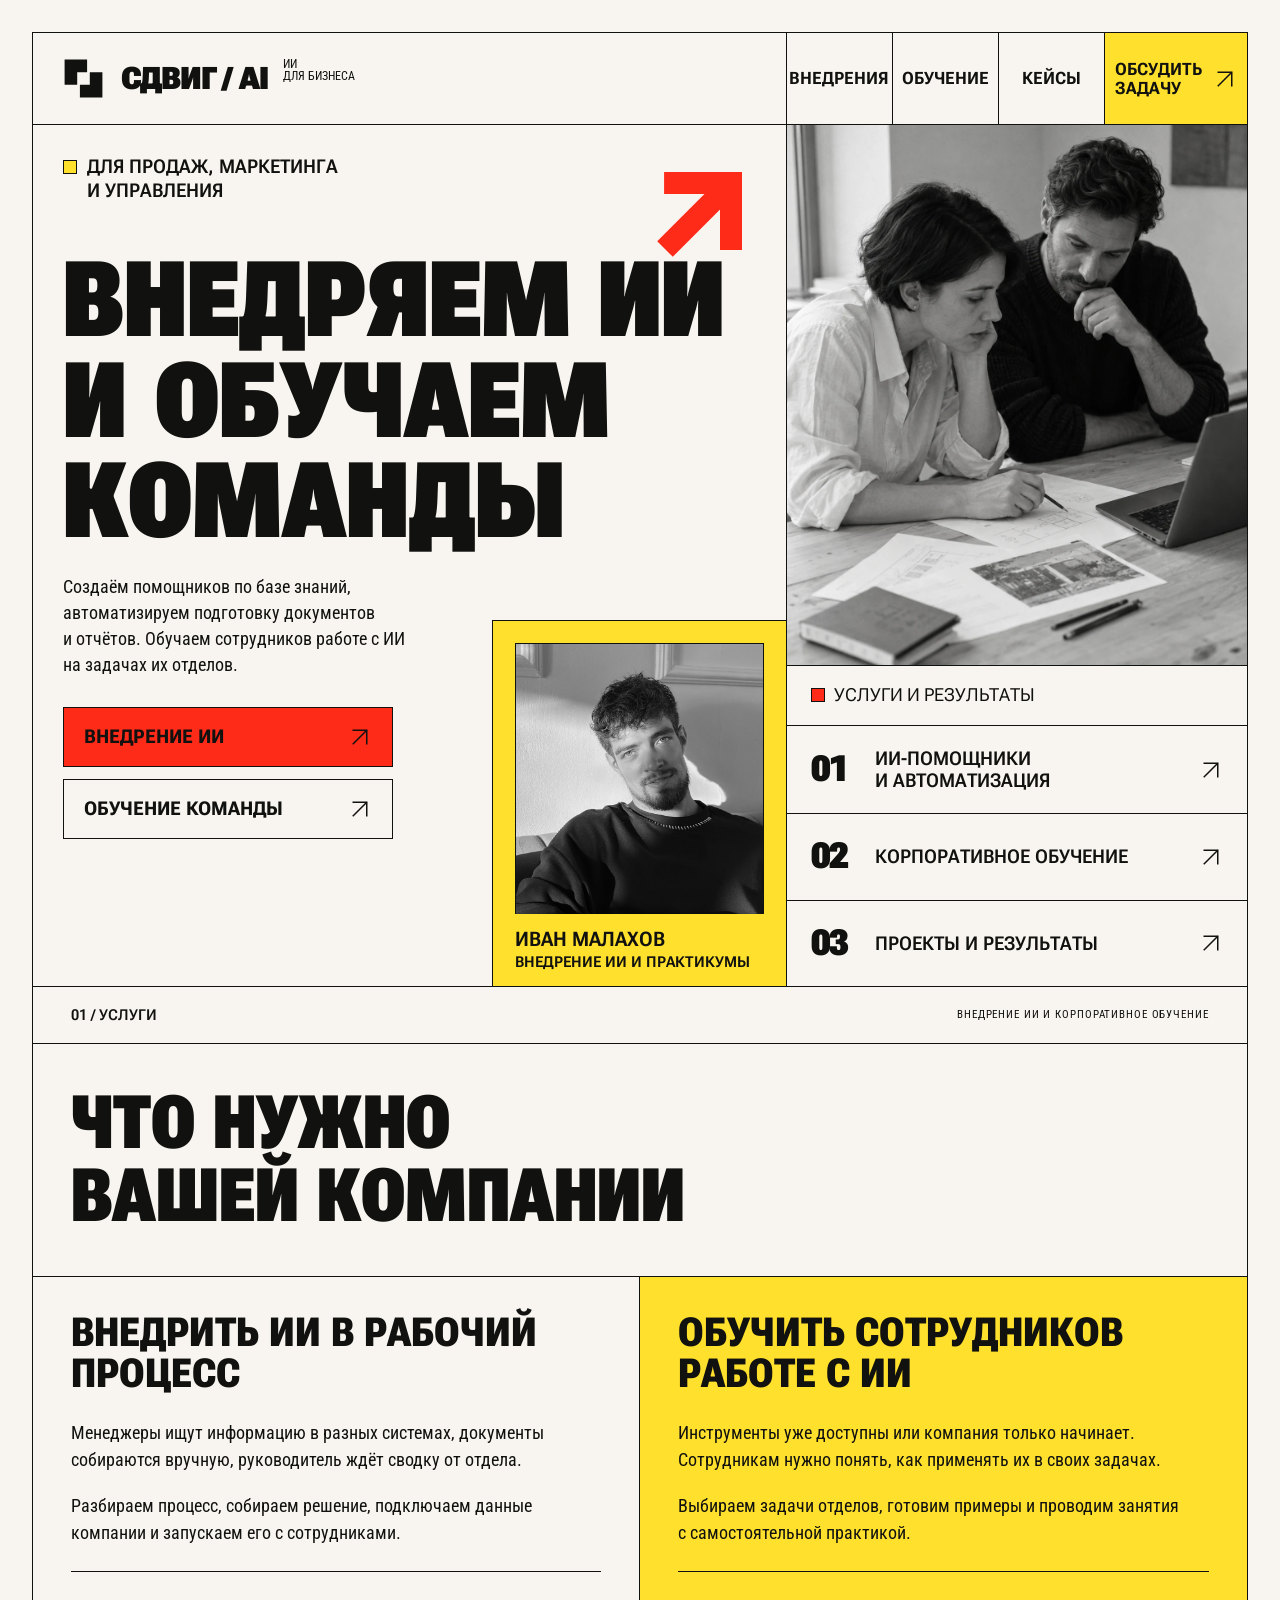
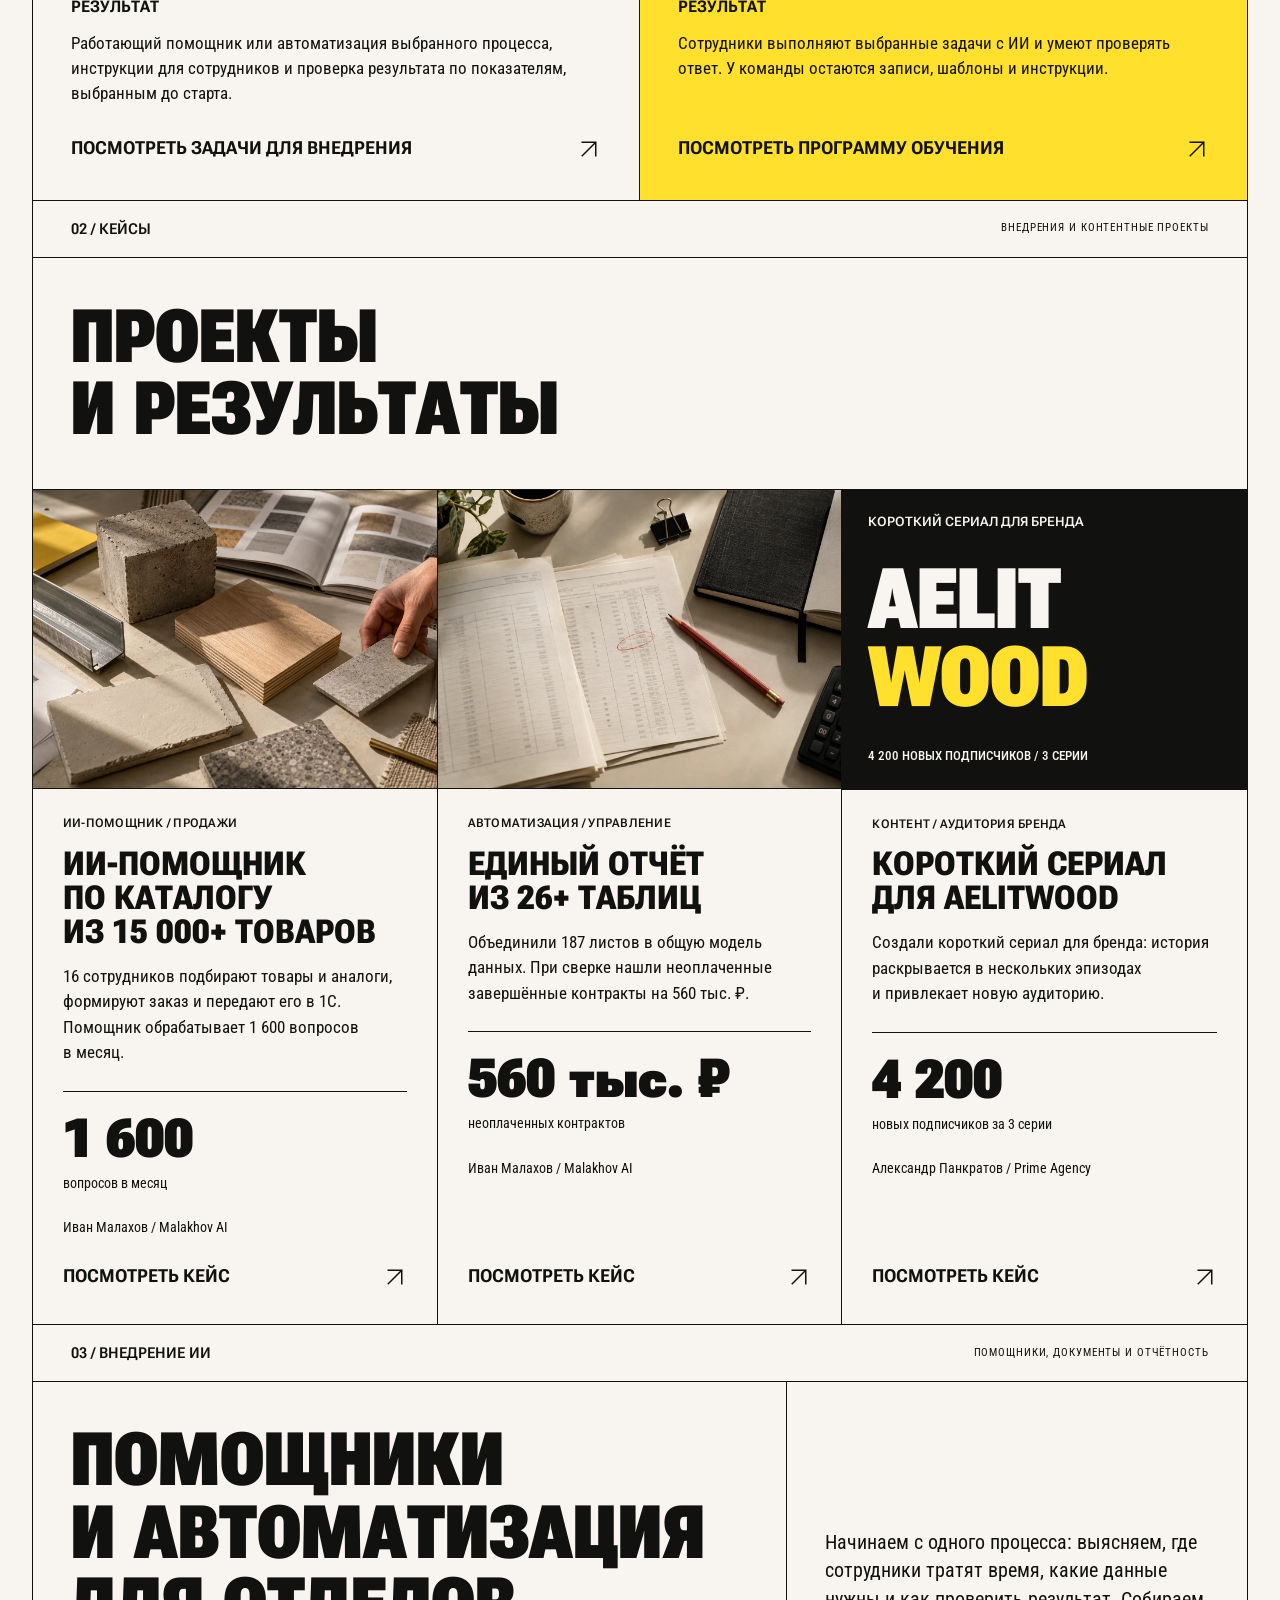
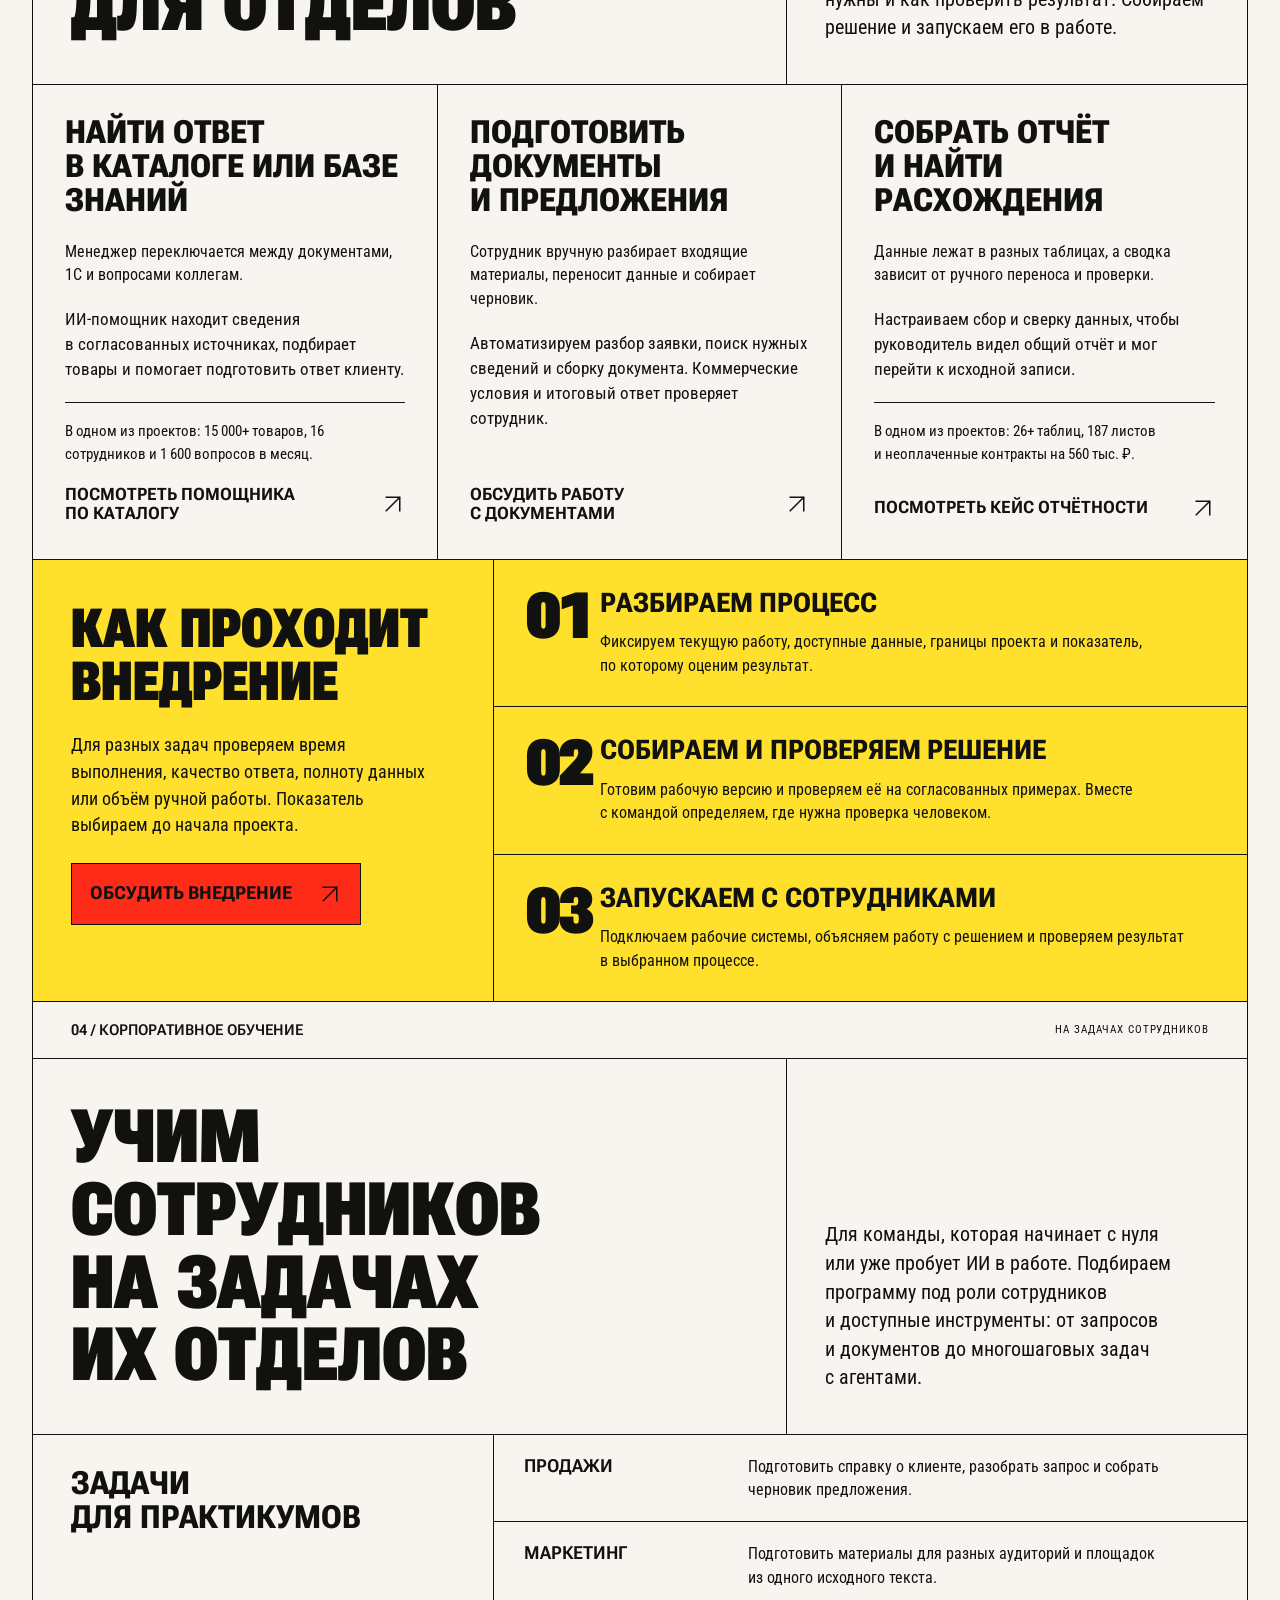
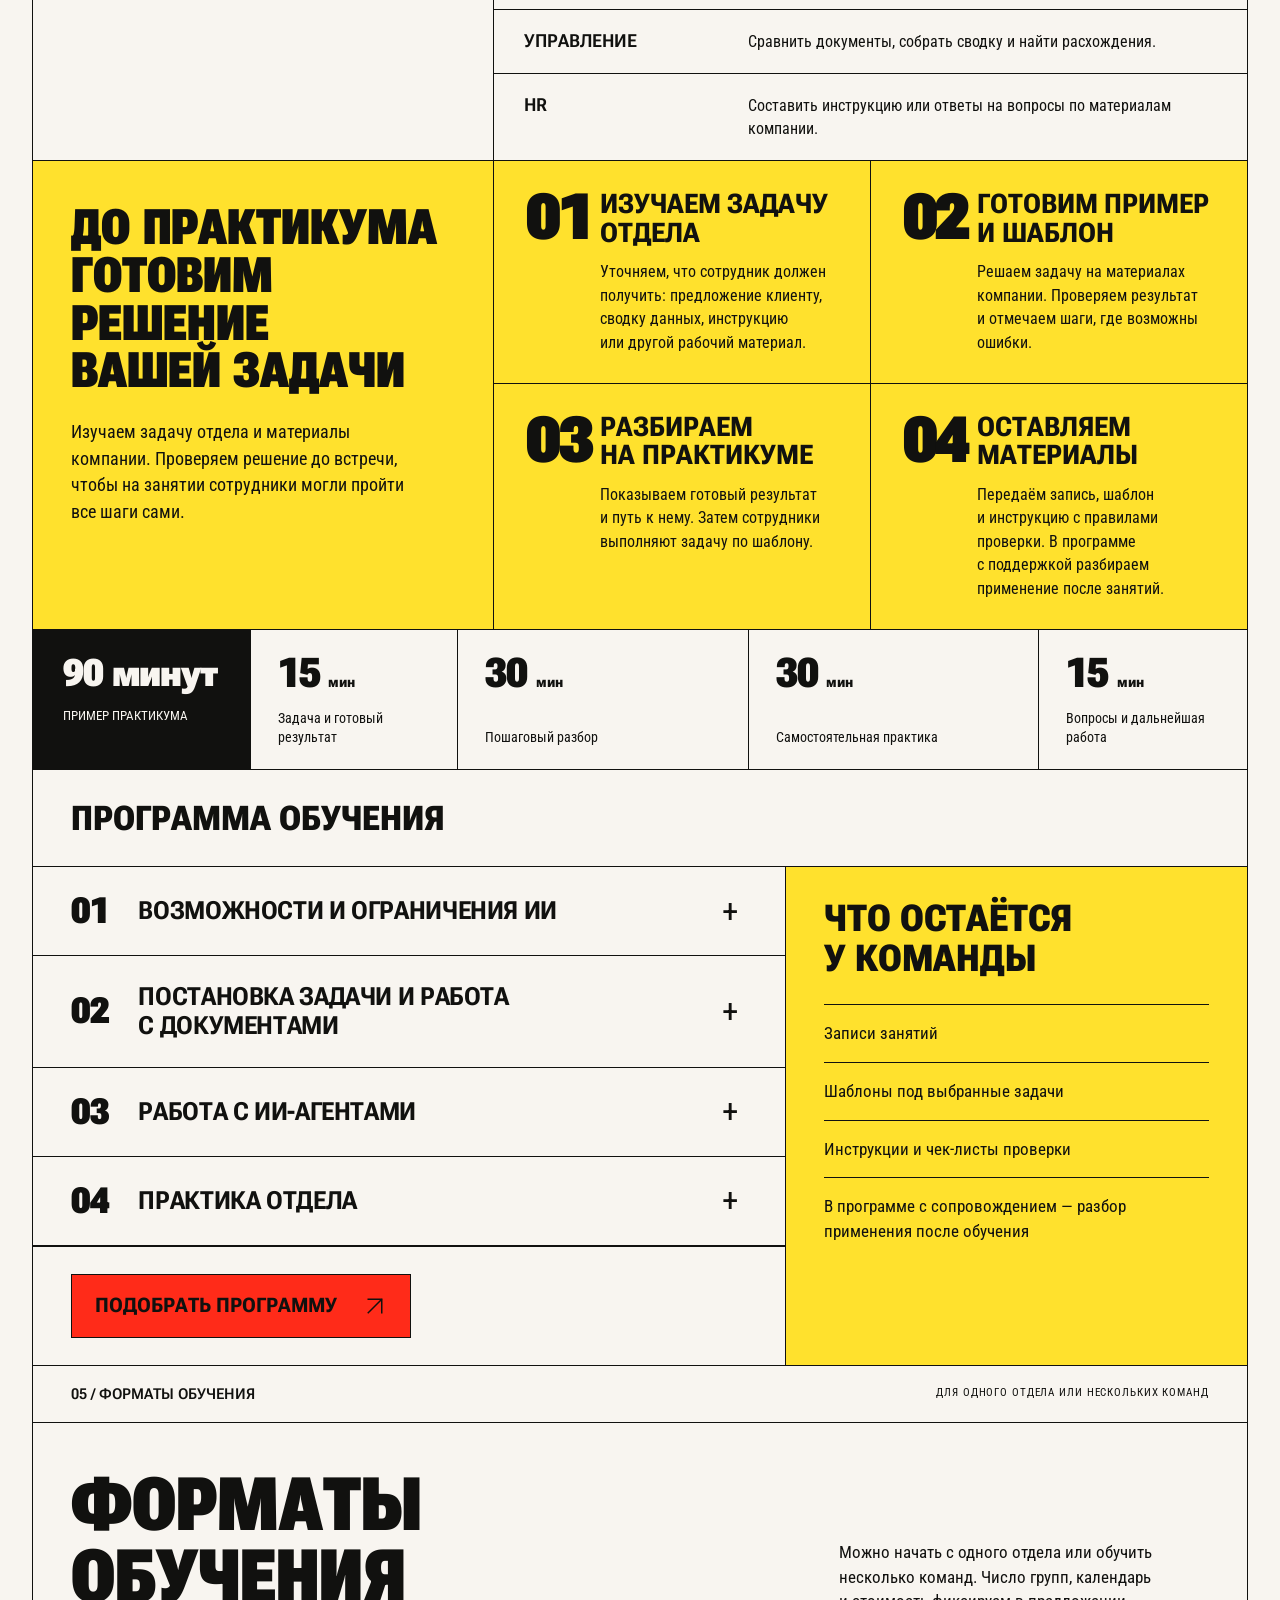
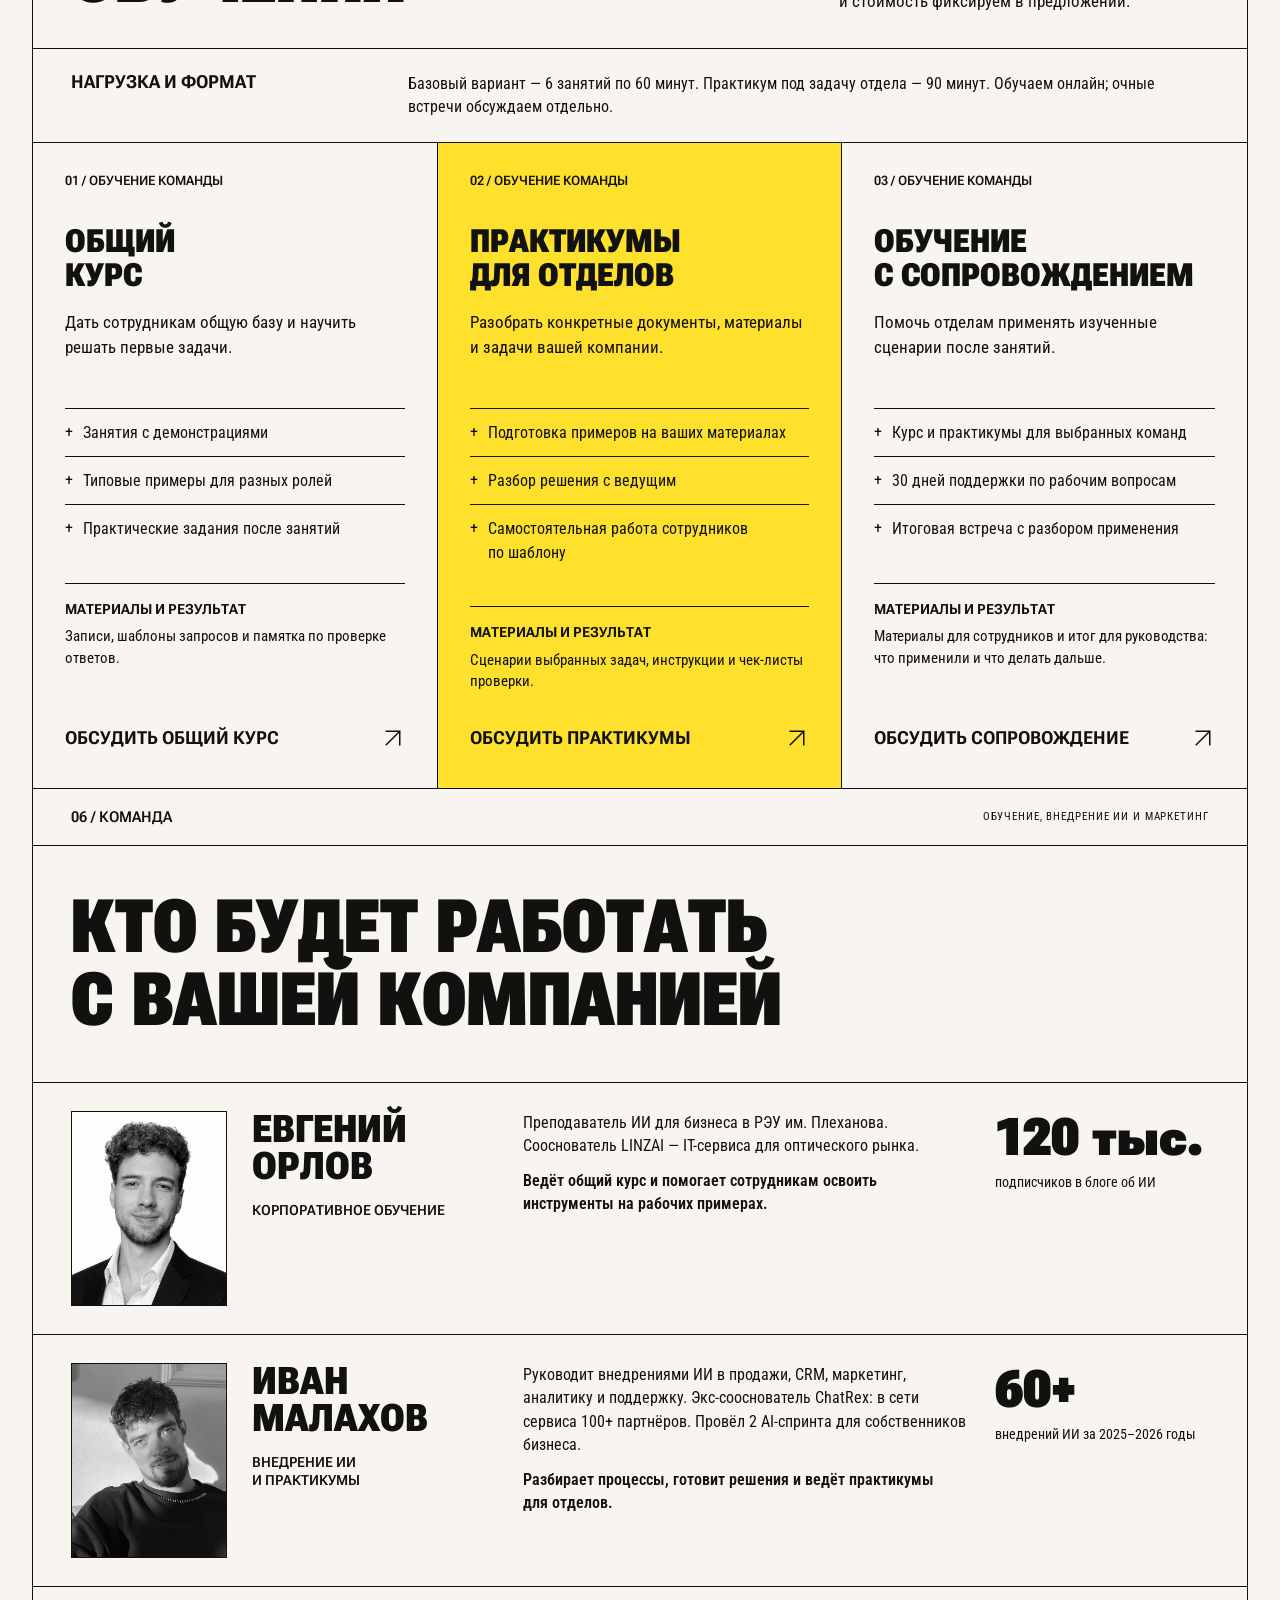
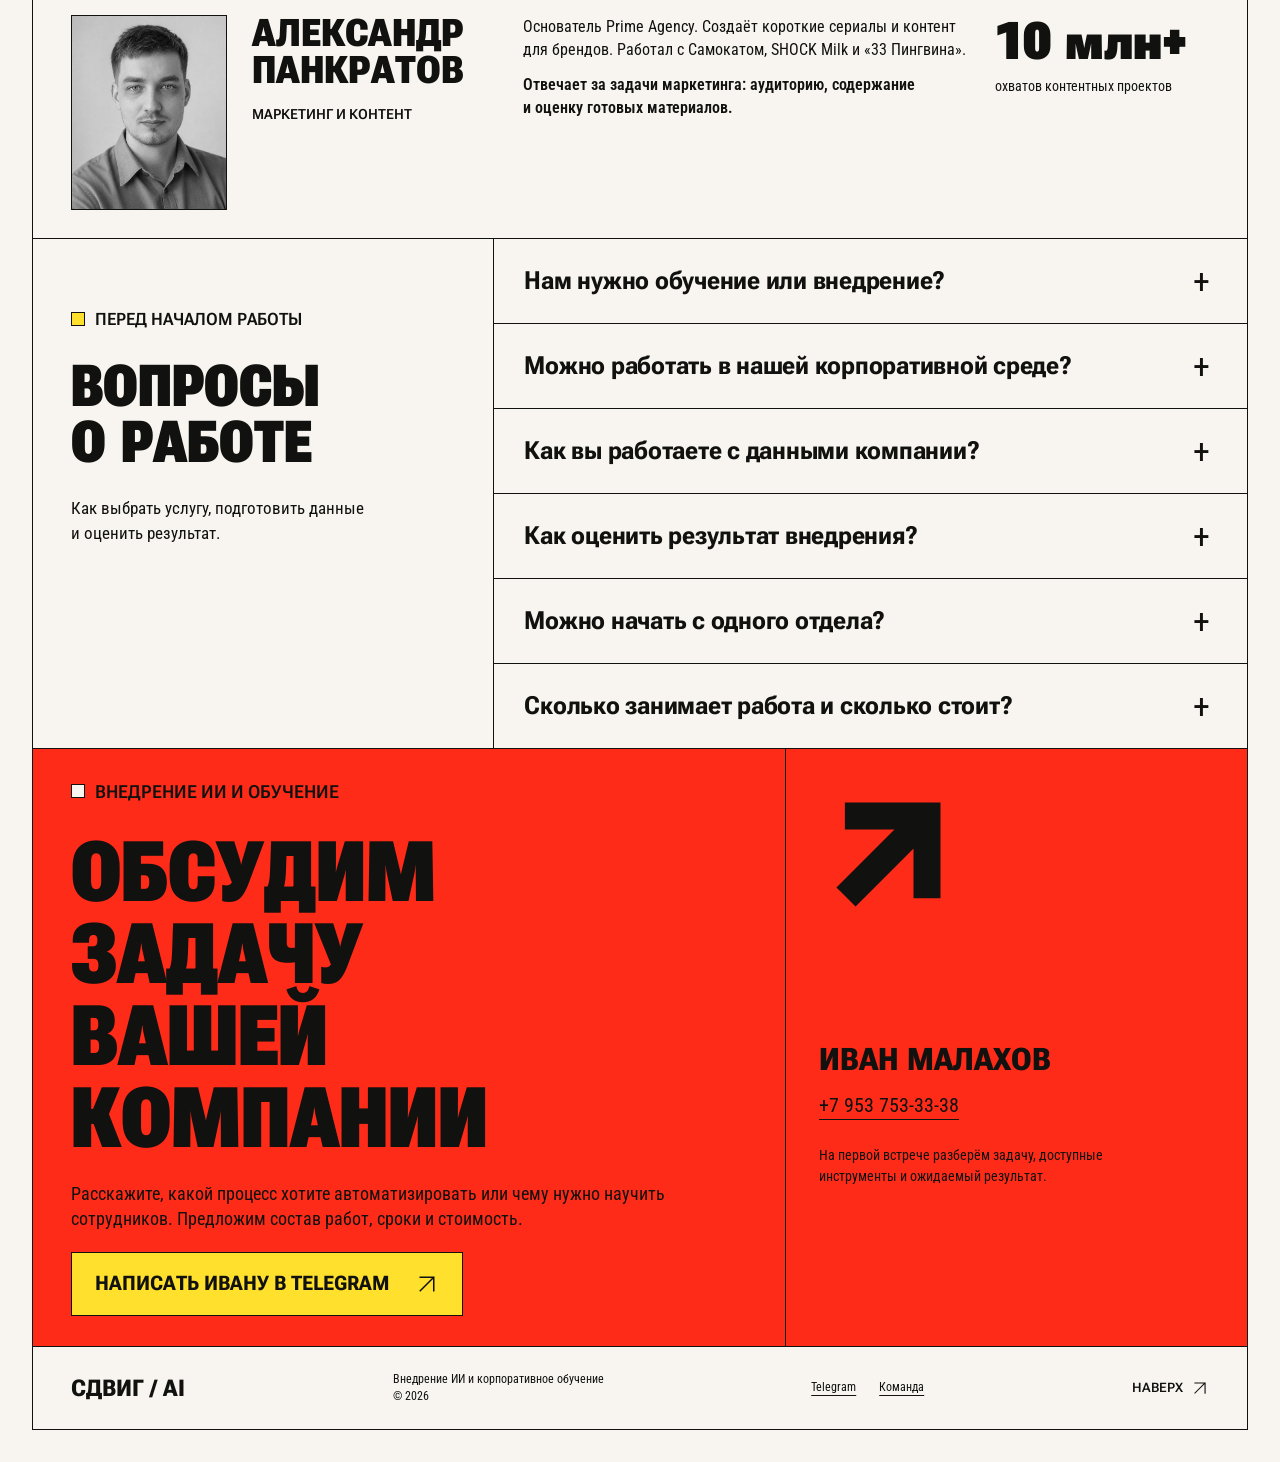
==== commit dbd88009: "Add team portraits and refine Russian typography and case copy" ====
--- a/index.html
+++ b/index.html
@@ -17,148 +17,148 @@
 <meta name="twitter:card" content="summary_large_image">
 <link rel="icon" type="image/svg+xml" href="favicon.svg">
 <link rel="preload" href="assets/roboto-flex.woff2" as="font" type="font/woff2" crossorigin>
-<link rel="stylesheet" href="styles.css?v=20261011-07">
-<script src="script.js?v=20261011-07" defer></script>
+<link rel="stylesheet" href="styles.css?v=20261011-12">
+<script src="script.js?v=20261011-12" defer></script>
 <noscript><style>@media(max-width:950px){.site-header{grid-template-columns:1fr}.menu-toggle{display:none}.site-nav{display:grid;position:static;border-top:var(--line)}}</style></noscript>
 <script type="application/ld+json">{"@context": "https://schema.org", "@type": "Organization", "name": "СДВИГ / AI", "url": "https://cryptodopamine51.github.io/sdvig-ai/", "description": "Внедряем ИИ-помощников и автоматизацию для продаж, маркетинга и управления. Обучаем сотрудников на задачах компании: практика, шаблоны и сопровождение.", "sameAs": ["https://t.me/iddopamine"], "contactPoint": {"@type": "ContactPoint", "telephone": "+7-953-753-33-38", "contactType": "Внедрение ИИ и корпоративное обучение", "availableLanguage": "Russian"}}</script>
 </head>
 <body>
-<a class="skip-link" href="#main">Перейти к содержанию</a>
+<a class="skip-link" href="#main">Перейти к&nbsp;содержанию</a>
 <div class="site-shell">
 <header class="site-header" id="top">
-<a href="./" class="brand" aria-label="СДВИГ / AI — главная"><svg class="brand-mark" viewBox="0 0 50 50" aria-hidden="true"><path d="M4 4h25v14H18v14H4V4ZM46 46H21V32h11V18h14v28Z" fill="currentColor"/></svg><span>СДВИГ / AI</span><small>ИИ ДЛЯ<br>БИЗНЕСА</small></a>
+<a href="./" class="brand" aria-label="СДВИГ / AI — главная"><svg class="brand-mark" viewBox="0 0 50 50" aria-hidden="true"><path d="M4 4h25v14H18v14H4V4ZM46 46H21V32h11V18h14v28Z" fill="currentColor"/></svg><span>СДВИГ / AI</span><small>ИИ <br>ДЛЯ&nbsp;БИЗНЕСА</small></a>
 <button type="button" class="menu-toggle" aria-expanded="false" aria-controls="site-nav">Меню</button>
-<nav class="site-nav" id="site-nav" aria-label="Основная навигация"><a href="#implementation">Внедрения</a><a href="#training">Обучение</a><a href="#cases">Кейсы</a><a href="#contact" class="nav-contact">Обсудить<br>задачу<svg class="arrow" viewBox="0 0 32 32" fill="none" aria-hidden="true"><path d="M7 25 25 7M7 7h18v18" stroke="currentColor" stroke-width="2" stroke-linecap="square"/></svg></a></nav>
+<nav class="site-nav" id="site-nav" aria-label="Основная навигация"><a href="#implementation">Внедрения</a><a href="#training">Обучение</a><a href="#cases">Кейсы</a><a href="#contact" class="nav-contact"><span>Обсудить <br>задачу</span><svg class="arrow" viewBox="0 0 32 32" fill="none" aria-hidden="true"><path d="M7 25 25 7M7 7h18v18" stroke="currentColor" stroke-width="2" stroke-linecap="square"/></svg></a></nav>
 </header>
 <main id="main">
 <section class="hero" aria-labelledby="hero-title">
 <div class="hero-left">
-<p class="eyebrow hero-kicker">Для продаж, маркетинга<br>и управления</p><div class="hero-sign"><svg viewBox="0 0 120 120" fill="none" aria-hidden="true"><path d="m24 96 72-72M23 24h73v73" stroke="currentColor" stroke-width="24" stroke-linejoin="miter"/></svg></div>
-<h1 class="hero-heading display" id="hero-title"><span>Внедряем ИИ</span><span>и обучаем</span><span>команды</span></h1>
-<p class="hero-description">Создаём помощников по базе знаний, автоматизируем подготовку документов и отчётов. Обучаем сотрудников работе с ИИ на задачах их отделов.</p>
+<p class="eyebrow hero-kicker"><span>Для&nbsp;продаж, маркетинга <br>и&nbsp;управления</span></p><div class="hero-sign"><svg viewBox="0 0 120 120" fill="none" aria-hidden="true"><path d="m24 96 72-72M23 24h73v73" stroke="currentColor" stroke-width="24" stroke-linejoin="miter"/></svg></div>
+<h1 class="hero-heading display" id="hero-title"><span>Внедряем ИИ</span> <span>и&nbsp;обучаем</span> <span>команды</span></h1>
+<p class="hero-description">Создаём помощников по&nbsp;базе знаний, автоматизируем подготовку документов и&nbsp;отчётов. Обучаем сотрудников работе с&nbsp;ИИ на&nbsp;задачах их отделов.</p>
 <div class="hero-actions"><a class="button hero-button" href="#implementation">Внедрение ИИ<svg class="arrow" viewBox="0 0 32 32" fill="none" aria-hidden="true"><path d="M7 25 25 7M7 7h18v18" stroke="currentColor" stroke-width="2" stroke-linecap="square"/></svg></a><a class="button hero-button paper" href="#training">Обучение команды<svg class="arrow" viewBox="0 0 32 32" fill="none" aria-hidden="true"><path d="M7 25 25 7M7 7h18v18" stroke="currentColor" stroke-width="2" stroke-linecap="square"/></svg></a></div>
-<figure class="hero-author"><img src="assets/ivan-portrait.webp" width="640" height="640" alt="Иван Малахов"><figcaption><strong>Иван Малахов</strong>Внедрение ИИ и практикумы</figcaption></figure>
+<figure class="hero-author"><div class="hero-portrait"><img src="assets/ivan-proposal-portrait.jpg" width="960" height="1280" alt="Иван Малахов"></div><figcaption><strong>Иван Малахов</strong> Внедрение ИИ и&nbsp;практикумы</figcaption></figure>
 </div>
 <div class="hero-right"><figure class="hero-photo"><img src="assets/workshop.webp" alt="Двое коллег разбирают рабочую задачу за ноутбуком" width="1024" height="1536" fetchpriority="high"></figure>
-<div class="hero-routes"><div class="route-heading">Услуги и результаты</div>
-<a href="#implementation"><span class="route-number">01</span><span>ИИ-помощники и автоматизация</span><svg class="arrow" viewBox="0 0 32 32" fill="none" aria-hidden="true"><path d="M7 25 25 7M7 7h18v18" stroke="currentColor" stroke-width="2" stroke-linecap="square"/></svg></a>
+<div class="hero-routes"><div class="route-heading">Услуги и&nbsp;результаты</div>
+<a href="#implementation"><span class="route-number">01</span><span>ИИ-помощники и&nbsp;автоматизация</span><svg class="arrow" viewBox="0 0 32 32" fill="none" aria-hidden="true"><path d="M7 25 25 7M7 7h18v18" stroke="currentColor" stroke-width="2" stroke-linecap="square"/></svg></a>
 <a href="#training"><span class="route-number">02</span><span>Корпоративное обучение</span><svg class="arrow" viewBox="0 0 32 32" fill="none" aria-hidden="true"><path d="M7 25 25 7M7 7h18v18" stroke="currentColor" stroke-width="2" stroke-linecap="square"/></svg></a>
-<a href="#cases"><span class="route-number">03</span><span>Проекты и результаты</span><svg class="arrow" viewBox="0 0 32 32" fill="none" aria-hidden="true"><path d="M7 25 25 7M7 7h18v18" stroke="currentColor" stroke-width="2" stroke-linecap="square"/></svg></a>
+<a href="#cases"><span class="route-number">03</span><span>Проекты и&nbsp;результаты</span><svg class="arrow" viewBox="0 0 32 32" fill="none" aria-hidden="true"><path d="M7 25 25 7M7 7h18v18" stroke="currentColor" stroke-width="2" stroke-linecap="square"/></svg></a>
 </div></div>
 </section>
 <section class="section services" id="services" aria-labelledby="services-title">
-<div class="section-meta"><span>01 / Услуги</span><span>Внедрение ИИ и корпоративное обучение</span></div>
-<div class="services-heading"><h2 class="section-heading display" id="services-title">Что нужно<br>вашей компании</h2></div><div class="services-grid">
-<article class="service-card"><h3>Внедрить ИИ в рабочий процесс</h3><p>Менеджеры ищут информацию в разных системах, документы собираются вручную, руководитель ждёт сводку от отдела.</p><p>Разбираем процесс, собираем решение, подключаем данные компании и запускаем его с сотрудниками.</p>
-<div class="service-result"><strong>Результат</strong><p>Работающий помощник или автоматизация выбранного процесса, инструкции для сотрудников и проверка результата по показателям, выбранным до старта.</p></div>
-<a class="text-link" href="#implementation">Посмотреть задачи для внедрения<svg class="arrow" viewBox="0 0 32 32" fill="none" aria-hidden="true"><path d="M7 25 25 7M7 7h18v18" stroke="currentColor" stroke-width="2" stroke-linecap="square"/></svg></a></article>
-<article class="service-card"><h3>Обучить сотрудников работе с ИИ</h3><p>Инструменты уже доступны или компания только начинает. Сотрудникам нужно понять, как применять их в своих задачах.</p><p>Выбираем задачи отделов, готовим примеры и проводим занятия с самостоятельной практикой.</p>
-<div class="service-result"><strong>Результат</strong><p>Сотрудники выполняют выбранные задачи с ИИ и умеют проверять ответ. У команды остаются записи, шаблоны и инструкции.</p></div>
+<div class="section-meta"><span>01 / Услуги</span><span>Внедрение ИИ и&nbsp;корпоративное обучение</span></div>
+<div class="services-heading"><h2 class="section-heading display" id="services-title">Что нужно <br>вашей компании</h2></div><div class="services-grid">
+<article class="service-card"><h3>Внедрить ИИ в&nbsp;рабочий процесс</h3><p>Менеджеры ищут информацию в&nbsp;разных системах, документы собираются вручную, руководитель ждёт сводку от&nbsp;отдела.</p><p>Разбираем процесс, собираем решение, подключаем данные компании и&nbsp;запускаем его с&nbsp;сотрудниками.</p>
+<div class="service-result"><strong>Результат</strong><p>Работающий помощник или&nbsp;автоматизация выбранного процесса, инструкции для&nbsp;сотрудников и&nbsp;проверка результата по&nbsp;показателям, выбранным до&nbsp;старта.</p></div>
+<a class="text-link" href="#implementation">Посмотреть задачи для&nbsp;внедрения<svg class="arrow" viewBox="0 0 32 32" fill="none" aria-hidden="true"><path d="M7 25 25 7M7 7h18v18" stroke="currentColor" stroke-width="2" stroke-linecap="square"/></svg></a></article>
+<article class="service-card"><h3>Обучить сотрудников работе с&nbsp;ИИ</h3><p>Инструменты уже доступны или&nbsp;компания только начинает. Сотрудникам нужно понять, как применять их в&nbsp;своих задачах.</p><p>Выбираем задачи отделов, готовим примеры и&nbsp;проводим занятия с&nbsp;самостоятельной практикой.</p>
+<div class="service-result"><strong>Результат</strong><p>Сотрудники выполняют выбранные задачи с&nbsp;ИИ и&nbsp;умеют проверять ответ. У&nbsp;команды остаются записи, шаблоны и&nbsp;инструкции.</p></div>
 <a class="text-link" href="#training">Посмотреть программу обучения<svg class="arrow" viewBox="0 0 32 32" fill="none" aria-hidden="true"><path d="M7 25 25 7M7 7h18v18" stroke="currentColor" stroke-width="2" stroke-linecap="square"/></svg></a></article>
 </div></section>
 <section class="section cases" id="cases" aria-labelledby="cases-title">
-<div class="section-meta"><span>02 / Кейсы</span><span>Внедрения и контентные проекты</span></div>
-<div class="cases-heading"><h2 class="section-heading display" id="cases-title">Проекты<br>и результаты</h2></div><div class="case-list">
+<div class="section-meta"><span>02 / Кейсы</span><span>Внедрения и&nbsp;контентные проекты</span></div>
+<div class="cases-heading"><h2 class="section-heading display" id="cases-title">Проекты <br>и&nbsp;результаты</h2></div><div class="case-list">
 <article class="case-card"><a class="case-image" href="cases/knowledge/" aria-label="Подробнее: ИИ-помощник по каталогу из 15 000+ товаров"><img src="assets/knowledge-editorial.webp" width="1396" height="1024" loading="lazy" alt="Рабочий стол с образцами строительных материалов и каталогом"></a>
-<div class="case-content"><span class="case-tag">ИИ-помощник / Продажи</span><h3><a href="cases/knowledge/">ИИ-помощник по каталогу из 15&nbsp;000+ товаров</a></h3><p>16 сотрудников подбирают товары и аналоги, формируют заказ и передают его в 1С. Помощник обрабатывает 1 600 вопросов в месяц.</p>
-<div class="case-fact"><strong>1 600</strong><span>вопросов в месяц</span></div><p class="case-attribution">Иван Малахов / Malakhov AI</p>
+<div class="case-content"><span class="case-tag">ИИ-помощник / Продажи</span><h3><a href="cases/knowledge/">ИИ-помощник по&nbsp;каталогу из&nbsp;15&nbsp;000+ товаров</a></h3><p>16 сотрудников подбирают товары и&nbsp;аналоги, формируют заказ и&nbsp;передают его в&nbsp;1С. Помощник обрабатывает 1&nbsp;600 вопросов в&nbsp;месяц.</p>
+<div class="case-fact"><strong>1&nbsp;600</strong> <span>вопросов в&nbsp;месяц</span></div><p class="case-attribution">Иван Малахов / Malakhov AI</p>
 <a class="text-link" href="cases/knowledge/">Посмотреть кейс<svg class="arrow" viewBox="0 0 32 32" fill="none" aria-hidden="true"><path d="M7 25 25 7M7 7h18v18" stroke="currentColor" stroke-width="2" stroke-linecap="square"/></svg></a></div></article>
 <article class="case-card"><a class="case-image" href="cases/revenue-control/" aria-label="Подробнее: Единый отчёт из 26+ таблиц"><img src="assets/revenue-editorial.webp" width="1396" height="1024" loading="lazy" alt="Документы и таблицы для сверки данных на рабочем столе"></a>
-<div class="case-content"><span class="case-tag">Автоматизация / Управление</span><h3><a href="cases/revenue-control/">Единый отчёт из 26+ таблиц</a></h3><p>Объединили 187 листов в общую модель данных. При сверке нашли неоплаченные завершённые контракты на 560 тыс. ₽.</p>
-<div class="case-fact"><strong>560 тыс. ₽</strong><span>неоплаченных контрактов</span></div><p class="case-attribution">Иван Малахов / Malakhov AI</p>
+<div class="case-content"><span class="case-tag">Автоматизация / Управление</span><h3><a href="cases/revenue-control/">Единый отчёт из&nbsp;26+ таблиц</a></h3><p>Объединили 187 листов в&nbsp;общую модель данных. При&nbsp;сверке нашли неоплаченные завершённые контракты на&nbsp;560 тыс.&nbsp;₽.</p>
+<div class="case-fact"><strong>560 тыс.&nbsp;₽</strong> <span>неоплаченных контрактов</span></div><p class="case-attribution">Иван Малахов / Malakhov AI</p>
 <a class="text-link" href="cases/revenue-control/">Посмотреть кейс<svg class="arrow" viewBox="0 0 32 32" fill="none" aria-hidden="true"><path d="M7 25 25 7M7 7h18v18" stroke="currentColor" stroke-width="2" stroke-linecap="square"/></svg></a></div></article>
-<article class="case-card"><a class="case-image" href="cases/aelitwood/" aria-label="Подробнее: AelitWood: 4 200 новых подписчиков за 3 серии"><div class="content-art aelitwood-art" aria-label="AelitWood: 4 200 новых подписчиков за 3 серии"><span class="art-label">Короткий сериал для бренда</span><span class="art-title display">AELIT<br><em>WOOD</em></span><span class="art-footer">4 200 НОВЫХ ПОДПИСЧИКОВ / 3 СЕРИИ</span></div></a>
-<div class="case-content"><span class="case-tag">Контент / Аудитория бренда</span><h3><a href="cases/aelitwood/">Короткий сериал для AelitWood</a></h3>
-<div class="case-fact"><strong>4 200</strong><span>новых подписчиков за 3 серии</span></div><p class="case-attribution">Александр Панкратов / Prime Agency</p>
+<article class="case-card"><a class="case-image" href="cases/aelitwood/" aria-label="Подробнее: AelitWood: 4 200 новых подписчиков за 3 серии"><div class="content-art aelitwood-art" aria-label="AelitWood: 4 200 новых подписчиков за 3 серии"><span class="art-label">Короткий сериал для&nbsp;бренда</span><span class="art-title display">AELIT<br><em>WOOD</em></span><span class="art-footer">4&nbsp;200 НОВЫХ ПОДПИСЧИКОВ / 3 СЕРИИ</span></div></a>
+<div class="case-content"><span class="case-tag">Контент / Аудитория бренда</span><h3><a href="cases/aelitwood/">Короткий сериал для&nbsp;AelitWood</a></h3><p>Создали короткий сериал для&nbsp;бренда: история раскрывается в&nbsp;нескольких эпизодах и&nbsp;привлекает новую аудиторию.</p>
+<div class="case-fact"><strong>4&nbsp;200</strong> <span>новых подписчиков за&nbsp;3&nbsp;серии</span></div><p class="case-attribution">Александр Панкратов / Prime Agency</p>
 <a class="text-link" href="cases/aelitwood/">Посмотреть кейс<svg class="arrow" viewBox="0 0 32 32" fill="none" aria-hidden="true"><path d="M7 25 25 7M7 7h18v18" stroke="currentColor" stroke-width="2" stroke-linecap="square"/></svg></a></div></article>
 </div></section>
 <section class="section implementation" id="implementation" aria-labelledby="implementation-title">
-<div class="section-meta"><span>03 / Внедрение ИИ</span><span>Помощники, документы и отчётность</span></div>
-<div class="section-top"><div><h2 class="section-heading display" id="implementation-title">Помощники и<br>автоматизация<br>для отделов</h2></div><div><p class="section-lead">Начинаем с одного процесса: выясняем, где сотрудники тратят время, какие данные нужны и как проверить результат. Собираем решение и запускаем его в работе.</p></div></div><div class="implementation-tasks">
-<article class="implementation-task"><h3>Найти ответ в каталоге или базе знаний</h3><p class="task-situation">Менеджер переключается между документами, 1С и вопросами коллегам.</p><p>ИИ-помощник находит сведения в согласованных источниках, подбирает товары и помогает подготовить ответ клиенту.</p><p class="task-proof">В одном из проектов: 15 000+ товаров, 16 сотрудников и 1 600 вопросов в месяц.</p><a class="text-link" href="cases/knowledge/">Посмотреть помощника по каталогу<svg class="arrow" viewBox="0 0 32 32" fill="none" aria-hidden="true"><path d="M7 25 25 7M7 7h18v18" stroke="currentColor" stroke-width="2" stroke-linecap="square"/></svg></a></article>
-<article class="implementation-task"><h3>Подготовить документы и предложения</h3><p class="task-situation">Сотрудник вручную разбирает входящие материалы, переносит данные и собирает черновик.</p><p>Автоматизируем разбор заявки, поиск нужных сведений и сборку документа. Коммерческие условия и итоговый ответ проверяет сотрудник.</p><a class="text-link" href="#contact">Обсудить работу с документами<svg class="arrow" viewBox="0 0 32 32" fill="none" aria-hidden="true"><path d="M7 25 25 7M7 7h18v18" stroke="currentColor" stroke-width="2" stroke-linecap="square"/></svg></a></article>
-<article class="implementation-task"><h3>Собрать отчёт и найти расхождения</h3><p class="task-situation">Данные лежат в разных таблицах, а сводка зависит от ручного переноса и проверки.</p><p>Настраиваем сбор и сверку данных, чтобы руководитель видел общий отчёт и мог перейти к исходной записи.</p><p class="task-proof">В одном из проектов: 26+ таблиц, 187 листов и неоплаченные контракты на 560 тыс. ₽.</p><a class="text-link" href="cases/revenue-control/">Посмотреть кейс отчётности<svg class="arrow" viewBox="0 0 32 32" fill="none" aria-hidden="true"><path d="M7 25 25 7M7 7h18v18" stroke="currentColor" stroke-width="2" stroke-linecap="square"/></svg></a></article>
-</div><div class="practical implementation-process"><div class="practical-intro"><h3 class="section-heading display">Как проходит<br>внедрение</h3><p>Для разных задач проверяем время выполнения, качество ответа, полноту данных или объём ручной работы. Показатель выбираем до начала проекта.</p><a class="button " href="#contact">Обсудить внедрение<svg class="arrow" viewBox="0 0 32 32" fill="none" aria-hidden="true"><path d="M7 25 25 7M7 7h18v18" stroke="currentColor" stroke-width="2" stroke-linecap="square"/></svg></a></div><div class="implementation-steps">
-<article class="step"><span class="step-number">01</span><div><h4>Разбираем процесс</h4><p>Фиксируем текущую работу, доступные данные, границы проекта и показатель, по которому оценим результат.</p></div></article>
-<article class="step"><span class="step-number">02</span><div><h4>Собираем и проверяем решение</h4><p>Готовим рабочую версию и проверяем её на согласованных примерах. Вместе с командой определяем, где нужна проверка человеком.</p></div></article>
-<article class="step"><span class="step-number">03</span><div><h4>Запускаем с сотрудниками</h4><p>Подключаем рабочие системы, объясняем работу с решением и проверяем результат в выбранном процессе.</p></div></article>
+<div class="section-meta"><span>03 / Внедрение ИИ</span><span>Помощники, документы и&nbsp;отчётность</span></div>
+<div class="section-top"><div><h2 class="section-heading display" id="implementation-title">Помощники <br>и&nbsp;автоматизация <br>для&nbsp;отделов</h2></div><div><p class="section-lead">Начинаем с&nbsp;одного процесса: выясняем, где сотрудники тратят время, какие данные нужны и&nbsp;как проверить результат. Собираем решение и&nbsp;запускаем его в&nbsp;работе.</p></div></div><div class="implementation-tasks">
+<article class="implementation-task"><h3>Найти ответ в&nbsp;каталоге или&nbsp;базе знаний</h3><p class="task-situation">Менеджер переключается между&nbsp;документами, 1С и&nbsp;вопросами коллегам.</p><p>ИИ-помощник находит сведения в&nbsp;согласованных источниках, подбирает товары и&nbsp;помогает подготовить ответ клиенту.</p><p class="task-proof">В&nbsp;одном из&nbsp;проектов: 15&nbsp;000+ товаров, 16 сотрудников и&nbsp;1&nbsp;600 вопросов в&nbsp;месяц.</p><a class="text-link" href="cases/knowledge/">Посмотреть помощника по&nbsp;каталогу<svg class="arrow" viewBox="0 0 32 32" fill="none" aria-hidden="true"><path d="M7 25 25 7M7 7h18v18" stroke="currentColor" stroke-width="2" stroke-linecap="square"/></svg></a></article>
+<article class="implementation-task"><h3>Подготовить документы и&nbsp;предложения</h3><p class="task-situation">Сотрудник вручную разбирает входящие материалы, переносит данные и&nbsp;собирает черновик.</p><p>Автоматизируем разбор заявки, поиск нужных сведений и&nbsp;сборку документа. Коммерческие условия и&nbsp;итоговый ответ проверяет сотрудник.</p><a class="text-link" href="#contact">Обсудить работу с&nbsp;документами<svg class="arrow" viewBox="0 0 32 32" fill="none" aria-hidden="true"><path d="M7 25 25 7M7 7h18v18" stroke="currentColor" stroke-width="2" stroke-linecap="square"/></svg></a></article>
+<article class="implementation-task"><h3>Собрать отчёт и&nbsp;найти расхождения</h3><p class="task-situation">Данные лежат в&nbsp;разных таблицах, а&nbsp;сводка зависит от&nbsp;ручного переноса и&nbsp;проверки.</p><p>Настраиваем сбор и&nbsp;сверку данных, чтобы руководитель видел общий отчёт и&nbsp;мог перейти к&nbsp;исходной записи.</p><p class="task-proof">В&nbsp;одном из&nbsp;проектов: 26+ таблиц, 187 листов и&nbsp;неоплаченные контракты на&nbsp;560 тыс.&nbsp;₽.</p><a class="text-link" href="cases/revenue-control/">Посмотреть кейс отчётности<svg class="arrow" viewBox="0 0 32 32" fill="none" aria-hidden="true"><path d="M7 25 25 7M7 7h18v18" stroke="currentColor" stroke-width="2" stroke-linecap="square"/></svg></a></article>
+</div><div class="practical implementation-process"><div class="practical-intro"><h3 class="section-heading display">Как проходит <br>внедрение</h3><p>Для&nbsp;разных задач проверяем время выполнения, качество ответа, полноту данных или&nbsp;объём ручной работы. Показатель выбираем до&nbsp;начала проекта.</p><a class="button " href="#contact">Обсудить внедрение<svg class="arrow" viewBox="0 0 32 32" fill="none" aria-hidden="true"><path d="M7 25 25 7M7 7h18v18" stroke="currentColor" stroke-width="2" stroke-linecap="square"/></svg></a></div><div class="implementation-steps">
+<article class="step"><span class="step-number">01</span><div><h4>Разбираем процесс</h4><p>Фиксируем текущую работу, доступные данные, границы проекта и&nbsp;показатель, по&nbsp;которому оценим результат.</p></div></article>
+<article class="step"><span class="step-number">02</span><div><h4>Собираем и&nbsp;проверяем решение</h4><p>Готовим рабочую версию и&nbsp;проверяем её на&nbsp;согласованных примерах. Вместе с&nbsp;командой определяем, где нужна проверка человеком.</p></div></article>
+<article class="step"><span class="step-number">03</span><div><h4>Запускаем с&nbsp;сотрудниками</h4><p>Подключаем рабочие системы, объясняем работу с&nbsp;решением и&nbsp;проверяем результат в&nbsp;выбранном процессе.</p></div></article>
 </div></div></section>
 <section class="section training" id="training" aria-labelledby="training-title">
-<div class="section-meta"><span>04 / Корпоративное обучение</span><span>На задачах сотрудников</span></div>
-<div class="section-top"><div><h2 class="section-heading display" id="training-title">Учим сотрудников<br>на задачах<br>их отделов</h2></div><div><p class="section-lead">Для команды, которая начинает с нуля или уже пробует ИИ в работе. Подбираем программу под роли сотрудников и доступные инструменты: от запросов и документов до многошаговых задач с агентами.</p></div></div>
-<div class="task-table"><div class="task-title">Задачи<br>для практикумов</div><div class="task-rows">
-<div class="task-row"><strong>Продажи</strong><span>Подготовить справку о клиенте, разобрать запрос и собрать черновик предложения.</span></div>
-<div class="task-row"><strong>Маркетинг</strong><span>Подготовить материалы для разных аудиторий и площадок из одного исходного текста.</span></div>
-<div class="task-row"><strong>Управление</strong><span>Сравнить документы, собрать сводку и найти расхождения.</span></div>
-<div class="task-row"><strong>HR</strong><span>Составить инструкцию или ответы на вопросы по материалам компании.</span></div>
+<div class="section-meta"><span>04 / Корпоративное обучение</span><span>На&nbsp;задачах сотрудников</span></div>
+<div class="section-top"><div><h2 class="section-heading display" id="training-title">Учим сотрудников <br>на&nbsp;задачах <br>их отделов</h2></div><div><p class="section-lead">Для&nbsp;команды, которая начинает с&nbsp;нуля или&nbsp;уже пробует ИИ в&nbsp;работе. Подбираем программу под&nbsp;роли сотрудников и&nbsp;доступные инструменты: от&nbsp;запросов и&nbsp;документов до&nbsp;многошаговых задач с&nbsp;агентами.</p></div></div>
+<div class="task-table"><div class="task-title">Задачи<br> для&nbsp;практикумов</div><div class="task-rows">
+<div class="task-row"><strong>Продажи</strong> <span>Подготовить справку о&nbsp;клиенте, разобрать запрос и&nbsp;собрать черновик предложения.</span></div>
+<div class="task-row"><strong>Маркетинг</strong> <span>Подготовить материалы для&nbsp;разных аудиторий и&nbsp;площадок из&nbsp;одного исходного текста.</span></div>
+<div class="task-row"><strong>Управление</strong> <span>Сравнить документы, собрать сводку и&nbsp;найти расхождения.</span></div>
+<div class="task-row"><strong>HR</strong> <span>Составить инструкцию или&nbsp;ответы на&nbsp;вопросы по&nbsp;материалам компании.</span></div>
 </div></div>
-<div class="practical training-method" id="method"><div class="practical-intro"><h3 class="section-heading display">До практикума<br>готовим решение<br>вашей задачи</h3><p>Изучаем задачу отдела и материалы компании. Проверяем решение до встречи, чтобы на занятии сотрудники могли пройти все шаги сами.</p></div><div class="practical-steps">
-<article class="step"><span class="step-number">01</span><div><h4>Изучаем задачу отдела</h4><p>Уточняем, что сотрудник должен получить: предложение клиенту, сводку данных, инструкцию или другой рабочий материал.</p></div></article>
-<article class="step"><span class="step-number">02</span><div><h4>Готовим пример и шаблон</h4><p>Решаем задачу на материалах компании. Проверяем результат и отмечаем шаги, где возможны ошибки.</p></div></article>
-<article class="step"><span class="step-number">03</span><div><h4>Разбираем на практикуме</h4><p>Показываем готовый результат и путь к нему. Затем сотрудники выполняют задачу по шаблону.</p></div></article>
-<article class="step"><span class="step-number">04</span><div><h4>Оставляем материалы</h4><p>Передаём запись, шаблон и инструкцию с правилами проверки. В программе с поддержкой разбираем применение после занятий.</p></div></article>
+<div class="practical training-method" id="method"><div class="practical-intro"><h3 class="section-heading display">До&nbsp;практикума <br>готовим решение <br>вашей задачи</h3><p>Изучаем задачу отдела и&nbsp;материалы компании. Проверяем решение до&nbsp;встречи, чтобы на&nbsp;занятии сотрудники могли пройти все шаги сами.</p></div><div class="practical-steps">
+<article class="step"><span class="step-number">01</span><div><h4>Изучаем задачу отдела</h4><p>Уточняем, что сотрудник должен получить: предложение клиенту, сводку данных, инструкцию или&nbsp;другой рабочий материал.</p></div></article>
+<article class="step"><span class="step-number">02</span><div><h4>Готовим пример и&nbsp;шаблон</h4><p>Решаем задачу на&nbsp;материалах компании. Проверяем результат и&nbsp;отмечаем шаги, где возможны ошибки.</p></div></article>
+<article class="step"><span class="step-number">03</span><div><h4>Разбираем на&nbsp;практикуме</h4><p>Показываем готовый результат и&nbsp;путь к&nbsp;нему. Затем сотрудники выполняют задачу по&nbsp;шаблону.</p></div></article>
+<article class="step"><span class="step-number">04</span><div><h4>Оставляем материалы</h4><p>Передаём запись, шаблон и&nbsp;инструкцию с&nbsp;правилами проверки. В&nbsp;программе с&nbsp;поддержкой разбираем применение после занятий.</p></div></article>
 </div></div>
-<div class="session-timeline"><div class="session-caption"><strong>90 минут</strong><span>Пример практикума</span></div>
-<div class="timeline-segment"><strong>15<span>мин</span></strong><span>Задача и готовый результат</span></div>
-<div class="timeline-segment"><strong>30<span>мин</span></strong><span>Пошаговый разбор</span></div>
-<div class="timeline-segment"><strong>30<span>мин</span></strong><span>Самостоятельная практика</span></div>
-<div class="timeline-segment"><strong>15<span>мин</span></strong><span>Вопросы и дальнейшая работа</span></div>
+<div class="session-timeline"><div class="session-caption"><strong>90&nbsp;минут</strong> <span>Пример практикума</span></div>
+<div class="timeline-segment"><strong>15&nbsp;<span>мин</span></strong> <span>Задача и&nbsp;готовый результат</span></div>
+<div class="timeline-segment"><strong>30&nbsp;<span>мин</span></strong> <span>Пошаговый разбор</span></div>
+<div class="timeline-segment"><strong>30&nbsp;<span>мин</span></strong> <span>Самостоятельная практика</span></div>
+<div class="timeline-segment"><strong>15&nbsp;<span>мин</span></strong> <span>Вопросы и&nbsp;дальнейшая работа</span></div>
 </div>
 <div class="training-program" id="program"><h3 class="program-title">Программа обучения</h3><div class="program-layout"><div class="module-list">
-<details><summary><span class="module-number">01</span><span>Возможности и ограничения ИИ</span></summary><p>Выбираем подходящие задачи и разбираем типичные ошибки.</p></details>
-<details><summary><span class="module-number">02</span><span>Постановка задачи и работа с документами</span></summary><p>Даём модели контекст, уточняем запрос и проверяем ответ.</p></details>
-<details><summary><span class="module-number">03</span><span>Работа с ИИ-агентами</span></summary><p>Разбираем многошаговые задачи и точки контроля в доступной среде.</p></details>
-<details><summary><span class="module-number">04</span><span>Практика отдела</span></summary><p>Повторяем подготовленный сценарий и обсуждаем его применение в работе.</p></details>
-<div class="program-cta"><a class="button " href="#contact">Подобрать программу<svg class="arrow" viewBox="0 0 32 32" fill="none" aria-hidden="true"><path d="M7 25 25 7M7 7h18v18" stroke="currentColor" stroke-width="2" stroke-linecap="square"/></svg></a></div></div><aside class="program-aside training-materials"><h3>Что остаётся<br>у команды</h3><ul>
+<details><summary><span class="module-number">01</span><span>Возможности и&nbsp;ограничения ИИ</span></summary><p>Выбираем подходящие задачи и&nbsp;разбираем типичные ошибки.</p></details>
+<details><summary><span class="module-number">02</span><span>Постановка задачи и&nbsp;работа с&nbsp;документами</span></summary><p>Даём модели контекст, уточняем запрос и&nbsp;проверяем ответ.</p></details>
+<details><summary><span class="module-number">03</span><span>Работа с&nbsp;ИИ-агентами</span></summary><p>Разбираем многошаговые задачи и&nbsp;точки контроля в&nbsp;доступной среде.</p></details>
+<details><summary><span class="module-number">04</span><span>Практика отдела</span></summary><p>Повторяем подготовленный сценарий и&nbsp;обсуждаем его применение в&nbsp;работе.</p></details>
+<div class="program-cta"><a class="button " href="#contact">Подобрать программу<svg class="arrow" viewBox="0 0 32 32" fill="none" aria-hidden="true"><path d="M7 25 25 7M7 7h18v18" stroke="currentColor" stroke-width="2" stroke-linecap="square"/></svg></a></div></div><aside class="program-aside training-materials"><h3>Что остаётся <br>у&nbsp;команды</h3><ul>
 <li>Записи занятий</li>
-<li>Шаблоны под выбранные задачи</li>
-<li>Инструкции и чек-листы проверки</li>
-<li>В программе с сопровождением — разбор применения после обучения</li>
+<li>Шаблоны под&nbsp;выбранные задачи</li>
+<li>Инструкции и&nbsp;чек-листы проверки</li>
+<li>В&nbsp;программе с&nbsp;сопровождением — разбор применения после обучения</li>
 </ul></aside></div></div></section>
 <section class="section" id="formats" aria-labelledby="formats-title">
-<div class="section-meta"><span>05 / Форматы обучения</span><span>Для одного отдела или нескольких команд</span></div>
-<div class="formats-heading"><h2 class="section-heading display" id="formats-title">Форматы<br>обучения</h2><p>Можно начать с одного отдела или обучить несколько команд. Число групп, календарь и стоимость фиксируем в предложении.</p></div>
-<div class="format-baseline"><span>Нагрузка и формат</span><p>Базовый вариант — 6 занятий по 60 минут. Практикум под задачу отдела — 90 минут. Обучаем онлайн; очные встречи обсуждаем отдельно.</p></div><div class="formats">
-<article class="format"><div class="format-label"><span>01 / Обучение команды</span></div><h3 class="display">Общий<br>курс</h3><p>Дать сотрудникам общую базу и научить решать первые задачи.</p><ul><li>Занятия с демонстрациями</li><li>Типовые примеры для разных ролей</li><li>Практические задания после занятий</li></ul><div class="format-takeaway"><strong>Материалы и результат</strong><p>Записи, шаблоны запросов и памятка по проверке ответов.</p></div><a class="text-link" href="#contact">Обсудить общий курс<svg class="arrow" viewBox="0 0 32 32" fill="none" aria-hidden="true"><path d="M7 25 25 7M7 7h18v18" stroke="currentColor" stroke-width="2" stroke-linecap="square"/></svg></a></article>
-<article class="format"><div class="format-label"><span>02 / Обучение команды</span></div><h3 class="display">Практикумы<br>для отделов</h3><p>Разобрать конкретные документы, материалы и задачи вашей компании.</p><ul><li>Подготовка примеров на ваших материалах</li><li>Разбор решения с ведущим</li><li>Самостоятельная работа сотрудников по шаблону</li></ul><div class="format-takeaway"><strong>Материалы и результат</strong><p>Сценарии выбранных задач, инструкции и чек-листы проверки.</p></div><a class="text-link" href="#contact">Обсудить практикумы<svg class="arrow" viewBox="0 0 32 32" fill="none" aria-hidden="true"><path d="M7 25 25 7M7 7h18v18" stroke="currentColor" stroke-width="2" stroke-linecap="square"/></svg></a></article>
-<article class="format"><div class="format-label"><span>03 / Обучение команды</span></div><h3 class="display">Обучение<br>с сопровождением</h3><p>Помочь отделам применять изученные сценарии после занятий.</p><ul><li>Курс и практикумы для выбранных команд</li><li>30 дней поддержки по рабочим вопросам</li><li>Итоговая встреча с разбором применения</li></ul><div class="format-takeaway"><strong>Материалы и результат</strong><p>Материалы для сотрудников и итог для руководства: что применили и что делать дальше.</p></div><a class="text-link" href="#contact">Обсудить сопровождение<svg class="arrow" viewBox="0 0 32 32" fill="none" aria-hidden="true"><path d="M7 25 25 7M7 7h18v18" stroke="currentColor" stroke-width="2" stroke-linecap="square"/></svg></a></article>
+<div class="section-meta"><span>05 / Форматы обучения</span><span>Для&nbsp;одного отдела или&nbsp;нескольких команд</span></div>
+<div class="formats-heading"><h2 class="section-heading display" id="formats-title">Форматы <br>обучения</h2><p>Можно начать с&nbsp;одного отдела или&nbsp;обучить несколько команд. Число групп, календарь и&nbsp;стоимость фиксируем в&nbsp;предложении.</p></div>
+<div class="format-baseline"><span>Нагрузка и&nbsp;формат</span><p>Базовый вариант — 6&nbsp;занятий по&nbsp;60&nbsp;минут. Практикум под&nbsp;задачу отдела — 90&nbsp;минут. Обучаем онлайн; очные встречи обсуждаем отдельно.</p></div><div class="formats">
+<article class="format"><div class="format-label"><span>01 / Обучение команды</span></div><h3 class="display">Общий <br>курс</h3><p>Дать сотрудникам общую базу и&nbsp;научить решать первые задачи.</p><ul><li>Занятия с&nbsp;демонстрациями</li><li>Типовые примеры для&nbsp;разных ролей</li><li>Практические задания после занятий</li></ul><div class="format-takeaway"><strong>Материалы и&nbsp;результат</strong><p>Записи, шаблоны запросов и&nbsp;памятка по&nbsp;проверке ответов.</p></div><a class="text-link" href="#contact">Обсудить общий курс<svg class="arrow" viewBox="0 0 32 32" fill="none" aria-hidden="true"><path d="M7 25 25 7M7 7h18v18" stroke="currentColor" stroke-width="2" stroke-linecap="square"/></svg></a></article>
+<article class="format"><div class="format-label"><span>02 / Обучение команды</span></div><h3 class="display">Практикумы <br>для&nbsp;отделов</h3><p>Разобрать конкретные документы, материалы и&nbsp;задачи вашей компании.</p><ul><li>Подготовка примеров на&nbsp;ваших материалах</li><li>Разбор решения с&nbsp;ведущим</li><li>Самостоятельная работа сотрудников по&nbsp;шаблону</li></ul><div class="format-takeaway"><strong>Материалы и&nbsp;результат</strong><p>Сценарии выбранных задач, инструкции и&nbsp;чек-листы проверки.</p></div><a class="text-link" href="#contact">Обсудить практикумы<svg class="arrow" viewBox="0 0 32 32" fill="none" aria-hidden="true"><path d="M7 25 25 7M7 7h18v18" stroke="currentColor" stroke-width="2" stroke-linecap="square"/></svg></a></article>
+<article class="format"><div class="format-label"><span>03 / Обучение команды</span></div><h3 class="display">Обучение <br>с&nbsp;сопровождением</h3><p>Помочь отделам применять изученные сценарии после занятий.</p><ul><li>Курс и&nbsp;практикумы для&nbsp;выбранных команд</li><li>30&nbsp;дней поддержки по&nbsp;рабочим вопросам</li><li>Итоговая встреча с&nbsp;разбором применения</li></ul><div class="format-takeaway"><strong>Материалы и&nbsp;результат</strong><p>Материалы для&nbsp;сотрудников и&nbsp;итог для&nbsp;руководства: что применили и&nbsp;что делать дальше.</p></div><a class="text-link" href="#contact">Обсудить сопровождение<svg class="arrow" viewBox="0 0 32 32" fill="none" aria-hidden="true"><path d="M7 25 25 7M7 7h18v18" stroke="currentColor" stroke-width="2" stroke-linecap="square"/></svg></a></article>
 </div></section>
 <section class="section team" id="team" aria-labelledby="team-title">
-<div class="section-meta"><span>06 / Команда</span><span>Обучение, внедрение ИИ и маркетинг</span></div>
-<div class="team-heading"><h2 class="section-heading display" id="team-title">Кто будет работать<br>с вашей компанией</h2></div><div class="team-list">
-<article class="team-member"><span class="team-number">01</span><div class="team-identity"><h3>Евгений<br>Орлов</h3><span class="team-role">Корпоративное обучение</span></div>
-<p>Преподаватель ИИ для бизнеса в РЭУ им. Плеханова. Сооснователь LINZAI — IT-сервиса для оптического рынка.<span class="team-contribution">Ведёт общий курс и помогает сотрудникам освоить инструменты на рабочих примерах.</span></p>
-<div class="team-proof"><strong>120 тыс.</strong><span>подписчиков в блоге об ИИ</span></div></article>
-<article class="team-member"><span class="team-number">02</span><div class="team-identity"><h3>Иван<br>Малахов</h3><span class="team-role">Внедрение ИИ и практикумы</span></div>
-<p>Руководит внедрениями ИИ в продажи, CRM, маркетинг, аналитику и поддержку. Экс-сооснователь ChatRex: в сети сервиса 100+ партнёров. Провёл 2 AI-спринта для собственников бизнеса.<span class="team-contribution">Разбирает процессы, готовит решения и ведёт практикумы для отделов.</span></p>
-<div class="team-proof"><strong>60+</strong><span>внедрений ИИ за 2025–2026 годы</span></div></article>
-<article class="team-member"><span class="team-number">03</span><div class="team-identity"><h3>Александр<br>Панкратов</h3><span class="team-role">Маркетинг и контент</span></div>
-<p>Основатель Prime Agency. Создаёт короткие сериалы и контент для брендов. Работал с Самокатом, SHOCK Milk и «33 Пингвина».<span class="team-contribution">Отвечает за задачи маркетинга: аудиторию, содержание и оценку готовых материалов.</span></p>
-<div class="team-proof"><strong>10 млн+</strong><span>охватов контентных проектов</span></div></article>
+<div class="section-meta"><span>06 / Команда</span><span>Обучение, внедрение ИИ и&nbsp;маркетинг</span></div>
+<div class="team-heading"><h2 class="section-heading display" id="team-title">Кто будет работать <br>с&nbsp;вашей компанией</h2></div><div class="team-list">
+<article class="team-member"><figure class="team-portrait team-portrait-evgeny"><img src="assets/evgeny-portrait.jpg" width="1254" height="1254" loading="lazy" alt="Евгений Орлов"></figure><div class="team-identity"><h3>Евгений <br>Орлов</h3><span class="team-role">Корпоративное обучение</span></div>
+<p>Преподаватель ИИ для&nbsp;бизнеса в&nbsp;РЭУ им. Плеханова. Сооснователь LINZAI — IT-сервиса для&nbsp;оптического рынка. <span class="team-contribution">Ведёт общий курс и&nbsp;помогает сотрудникам освоить инструменты на&nbsp;рабочих примерах.</span></p>
+<div class="team-proof"><strong>120 тыс.</strong> <span>подписчиков в&nbsp;блоге об&nbsp;ИИ</span></div></article>
+<article class="team-member"><figure class="team-portrait team-portrait-ivan"><img src="assets/ivan-proposal-portrait.jpg" width="960" height="1280" loading="lazy" alt="Иван Малахов"></figure><div class="team-identity"><h3>Иван <br>Малахов</h3><span class="team-role">Внедрение ИИ и&nbsp;практикумы</span></div>
+<p>Руководит внедрениями ИИ в&nbsp;продажи, CRM, маркетинг, аналитику и&nbsp;поддержку. Экс-сооснователь ChatRex: в&nbsp;сети сервиса 100+ партнёров. Провёл 2 AI-спринта для&nbsp;собственников бизнеса. <span class="team-contribution">Разбирает процессы, готовит решения и&nbsp;ведёт практикумы для&nbsp;отделов.</span></p>
+<div class="team-proof"><strong>60+</strong> <span>внедрений ИИ за&nbsp;2025–2026 годы</span></div></article>
+<article class="team-member"><figure class="team-portrait team-portrait-alexander"><img src="assets/alexander-portrait.jpg" width="640" height="640" loading="lazy" alt="Александр Панкратов"></figure><div class="team-identity"><h3>Александр <br>Панкратов</h3><span class="team-role">Маркетинг и&nbsp;контент</span></div>
+<p>Основатель Prime Agency. Создаёт короткие сериалы и&nbsp;контент для&nbsp;брендов. Работал с&nbsp;Самокатом, SHOCK Milk и&nbsp;«33 Пингвина». <span class="team-contribution">Отвечает за&nbsp;задачи маркетинга: аудиторию, содержание и&nbsp;оценку готовых материалов.</span></p>
+<div class="team-proof"><strong>10&nbsp;млн+</strong> <span>охватов контентных проектов</span></div></article>
 </div></section>
-<section class="section faq-section" id="faq" aria-labelledby="faq-title"><div class="faq-intro"><p class="eyebrow">Перед началом работы</p><h2 class="section-heading display" id="faq-title">Вопросы<br>о работе</h2><p>Как выбрать услугу, подготовить данные и оценить результат.</p></div><div class="faq-list">
-<details><summary>Нам нужно обучение или внедрение?</summary><p>Обучение подходит, когда сотрудники будут самостоятельно решать задачи в доступных ИИ-инструментах. Внедрение нужно, когда требуется подключить данные компании, собрать отдельного помощника или автоматизировать процесс. Можно начать с одного направления или совместить их.</p></details>
-<details><summary>Можно работать в нашей корпоративной среде?</summary><p>Да, если она подходит выбранным задачам. До старта уточняем с вашей IT-командой инструменты, версии, доступы и ограничения. Для обучения также можно согласовать демонстрационную среду; для внедрения заранее определяем необходимые подключения.</p></details>
-<details><summary>Как вы работаете с данными компании?</summary><p>До передачи материалов согласуем, какие данные нужны и где их разрешено обрабатывать. Для обучения при необходимости используем обезличенные или учебные примеры. Подключения и доступы к рабочим системам согласуем с ответственными сотрудниками.</p></details>
-<details><summary>Как оценить результат внедрения?</summary><p>До начала проекта выбираем показатель и фиксируем его исходное значение. Это может быть время подготовки документа, качество ответа, полнота отчёта или объём ручных операций. После запуска сравниваем работу по согласованному показателю.</p></details>
-<details><summary>Можно начать с одного отдела?</summary><p>Да. Можно обучить один отдел или несколько команд. Размер групп и задания подбираем так, чтобы участники успели пройти практику. Для базовой программы навыки программирования не нужны.</p></details>
-<details><summary>Сколько занимает работа и сколько стоит?</summary><p>Срок и стоимость зависят от задачи. Для обучения учитываем число групп, подготовку материалов и сопровождение. Для внедрения — процесс, источники данных и подключения. После первой встречи предложим состав работ, календарь и стоимость.</p></details>
+<section class="section faq-section" id="faq" aria-labelledby="faq-title"><div class="faq-intro"><p class="eyebrow">Перед началом работы</p><h2 class="section-heading display" id="faq-title">Вопросы <br>о&nbsp;работе</h2><p>Как выбрать услугу, подготовить данные и&nbsp;оценить результат.</p></div><div class="faq-list">
+<details><summary>Нам нужно обучение или&nbsp;внедрение?</summary><p>Обучение подходит, когда сотрудники будут самостоятельно решать задачи в&nbsp;доступных ИИ-инструментах. Внедрение нужно, когда требуется подключить данные компании, собрать отдельного помощника или&nbsp;автоматизировать процесс. Можно начать с&nbsp;одного направления или&nbsp;совместить их.</p></details>
+<details><summary>Можно работать в&nbsp;нашей корпоративной среде?</summary><p>Да, если она подходит выбранным задачам. До&nbsp;старта уточняем с&nbsp;вашей IT-командой инструменты, версии, доступы и&nbsp;ограничения. Для&nbsp;обучения также можно согласовать демонстрационную среду; для&nbsp;внедрения заранее определяем необходимые подключения.</p></details>
+<details><summary>Как вы работаете с&nbsp;данными компании?</summary><p>До&nbsp;передачи материалов согласуем, какие данные нужны и&nbsp;где их разрешено обрабатывать. Для&nbsp;обучения при&nbsp;необходимости используем обезличенные или&nbsp;учебные примеры. Подключения и&nbsp;доступы к&nbsp;рабочим системам согласуем с&nbsp;ответственными сотрудниками.</p></details>
+<details><summary>Как оценить результат внедрения?</summary><p>До&nbsp;начала проекта выбираем показатель и&nbsp;фиксируем его исходное значение. Это может быть время подготовки документа, качество ответа, полнота отчёта или&nbsp;объём ручных операций. После запуска сравниваем работу по&nbsp;согласованному показателю.</p></details>
+<details><summary>Можно начать с&nbsp;одного отдела?</summary><p>Да. Можно обучить один отдел или&nbsp;несколько команд. Размер групп и&nbsp;задания подбираем так, чтобы участники успели пройти практику. Для&nbsp;базовой программы навыки программирования не&nbsp;нужны.</p></details>
+<details><summary>Сколько занимает работа и&nbsp;сколько стоит?</summary><p>Срок и&nbsp;стоимость зависят от&nbsp;задачи. Для&nbsp;обучения учитываем число групп, подготовку материалов и&nbsp;сопровождение. Для&nbsp;внедрения — процесс, источники данных и&nbsp;подключения. После первой встречи предложим состав работ, календарь и&nbsp;стоимость.</p></details>
 </div></section>
 <section class="contact section" id="contact" aria-labelledby="contact-title">
 <div class="contact-main">
-<p class="eyebrow">Внедрение ИИ и обучение</p>
-<h2 class="section-heading display" id="contact-title">Обсудим задачу<br>вашей компании</h2>
-<p>Расскажите, какой процесс хотите автоматизировать или чему нужно научить сотрудников. Предложим состав работ, сроки и стоимость.</p>
-<a class="button yellow" href="https://t.me/iddopamine" target="_blank" rel="noopener noreferrer">Написать Ивану в Telegram<svg class="arrow" viewBox="0 0 32 32" fill="none" aria-hidden="true"><path d="M7 25 25 7M7 7h18v18" stroke="currentColor" stroke-width="2" stroke-linecap="square"/></svg></a>
+<p class="eyebrow">Внедрение ИИ и&nbsp;обучение</p>
+<h2 class="section-heading display" id="contact-title">Обсудим задачу <br>вашей компании</h2>
+<p>Расскажите, какой процесс хотите автоматизировать или&nbsp;чему нужно научить сотрудников. Предложим состав работ, сроки и&nbsp;стоимость.</p>
+<a class="button yellow" href="https://t.me/iddopamine" target="_blank" rel="noopener noreferrer">Написать Ивану в&nbsp;Telegram<svg class="arrow" viewBox="0 0 32 32" fill="none" aria-hidden="true"><path d="M7 25 25 7M7 7h18v18" stroke="currentColor" stroke-width="2" stroke-linecap="square"/></svg></a>
 </div>
 <div class="contact-aside"><div class="contact-sign"><svg viewBox="0 0 120 120" fill="none" aria-hidden="true"><path d="m24 96 72-72M23 24h73v73" stroke="currentColor" stroke-width="24" stroke-linejoin="miter"/></svg></div><div>
-<p class="contact-person">Иван Малахов</p><a class="contact-phone" href="tel:+79537533338">+7 953 753-33-38</a>
-<p class="contact-note">На первой встрече разберём задачу, доступные инструменты и ожидаемый результат.</p>
+<p class="contact-person">Иван Малахов</p><a class="contact-phone" href="tel:+79537533338">+7&nbsp;953&nbsp;753-33-38</a>
+<p class="contact-note">На&nbsp;первой встрече разберём задачу, доступные инструменты и&nbsp;ожидаемый результат.</p>
 </div></div>
 </section>
 </main>
 <footer class="site-footer">
-<a class="footer-brand" href="./">СДВИГ / AI</a><span>Внедрение ИИ и корпоративное обучение<br>© 2026</span>
+<a class="footer-brand" href="./">СДВИГ / AI</a><span>Внедрение ИИ и&nbsp;корпоративное обучение<br>© 2026</span>
 <div class="footer-links"><a href="https://t.me/iddopamine" target="_blank" rel="noopener noreferrer">Telegram</a><a href="index.html#team">Команда</a></div>
 <a href="#top" class="back-to-top">Наверх<svg class="arrow" viewBox="0 0 32 32" fill="none" aria-hidden="true"><path d="M7 25 25 7M7 7h18v18" stroke="currentColor" stroke-width="2" stroke-linecap="square"/></svg></a>
 </footer>
--- a/styles.css
+++ b/styles.css
@@ -274,3 +274,61 @@
 @media(min-width:701px) and (max-width:950px){
  .case-fact strong{font-size:clamp(34px,4.8vw,42px)}
 }
+
+/* Original portraits are cropped by the layout; the image files stay untouched. */
+.hero-kicker>span{display:block;min-width:0}
+.nav-contact>span{display:block;min-width:0}
+.hero-portrait{overflow:hidden;border:var(--line);border-bottom:0}
+.hero-portrait img{border:0;object-position:50% 40%;transform:scale(1.25);transform-origin:50% 40%}
+.team-member{grid-template-columns:156px minmax(0,2.3fr) minmax(0,4.2fr) minmax(0,2fr);gap:25px}
+.team-portrait{position:relative;margin:0;width:100%;aspect-ratio:4 / 5;overflow:hidden;border:var(--line);background:#e8e3dc}
+.team-portrait img{display:block;width:100%;height:100%;object-fit:cover;object-position:50% 35%;filter:grayscale(1)}
+.team-portrait-ivan img{object-position:50% 40%;transform:scale(1.6);transform-origin:50% 40%}
+.team-identity,.team-member>p,.team-proof{min-width:0}
+.timeline-segment strong span{margin-left:0}
+.hero-heading,.section-heading,.case-hero h1,.case-card h3,.case-body h2,.team-member h3,.service-card h3,.implementation-task h3,.step h4,.format h3,.program-title,.training-materials h3,.task-title,.contact-person{letter-spacing:0;word-spacing:normal}
+@media(max-width:1190px){
+ .team-member{grid-template-columns:132px minmax(0,2.3fr) minmax(0,4.2fr) minmax(0,2fr);gap:18px}
+}
+@media(max-width:950px){
+ .team-member{grid-template-columns:150px minmax(0,1fr);gap:18px 25px}
+ .team-portrait{grid-column:1;grid-row:1 / span 2}
+ .team-identity{grid-column:2;grid-row:1}
+ .team-proof{grid-column:2;grid-row:2;margin-top:0}
+ .team-member>p{grid-column:1 / -1;grid-row:3;margin-top:0;max-width:650px}
+}
+@media(max-width:700px){
+ .team-member{grid-template-columns:144px minmax(0,1fr);gap:18px 22px}
+ .team-member>p{font-size:16px;max-width:none}
+ .team-proof strong{font-size:46px}
+}
+@media(max-width:480px){
+ .training-method .practical-steps{grid-template-columns:minmax(0,1fr)}
+ .training-method .step{grid-template-columns:34px minmax(0,1fr);gap:14px;border-right:0;border-bottom:var(--line);padding:25px 18px}
+ .training-method .step:last-child{border-bottom:0}
+ .training-method .step-number{font-size:35px}
+}
+@media(max-width:420px){
+ .team-member{grid-template-columns:100px minmax(0,1fr);gap:18px 14px}
+ .team-portrait{grid-row:1}
+ .team-member h3{font-size:29px;line-height:1.03}
+ .team-identity .team-role{font-size:13px;margin-top:12px}
+ .team-proof{grid-column:1 / -1;grid-row:2}
+ .team-proof strong{font-size:46px}
+ .team-proof span{max-width:none}
+ .team-member>p{font-size:16px}
+ .format h3.display{font-size:clamp(26px,8.2vw,34px)}
+ #implementation-title{font-size:clamp(31px,9.6vw,40px)}
+}
+@media(min-width:951px){
+ .format h3.display{font-size:clamp(24px,calc(3.3vw - 10px),38px)}
+}
+@media(min-width:701px) and (max-width:950px){
+ .case-card:nth-child(3) h3{font-size:clamp(22px,3.2vw,26px)}
+ #implementation-title{font-size:clamp(39px,5.4vw,49px)}
+ .implementation-task h3{font-size:clamp(20px,3vw,26px)}
+}
+@media(max-width:420px){
+ #cases-title{font-size:clamp(39px,11.6vw,49px)}
+ .team-member h3{font-size:clamp(25px,7.8vw,29px)}
+}
